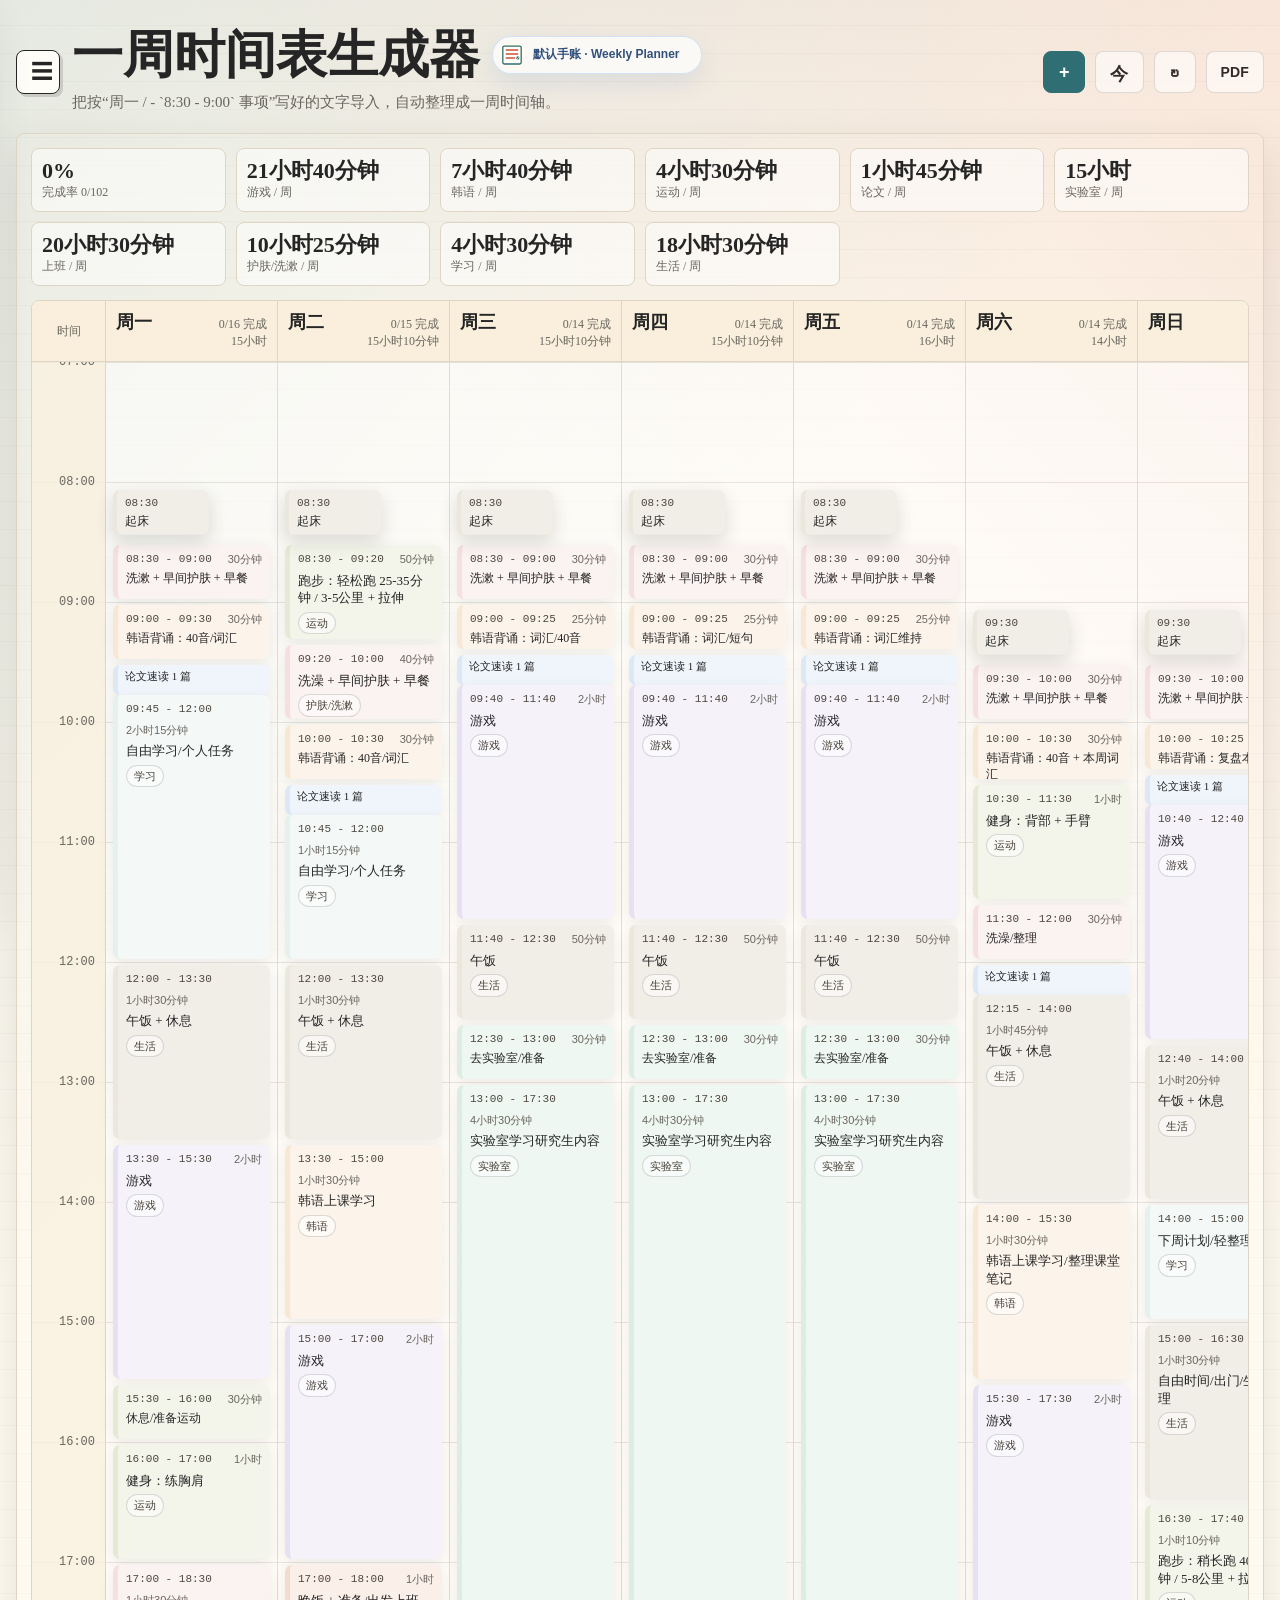
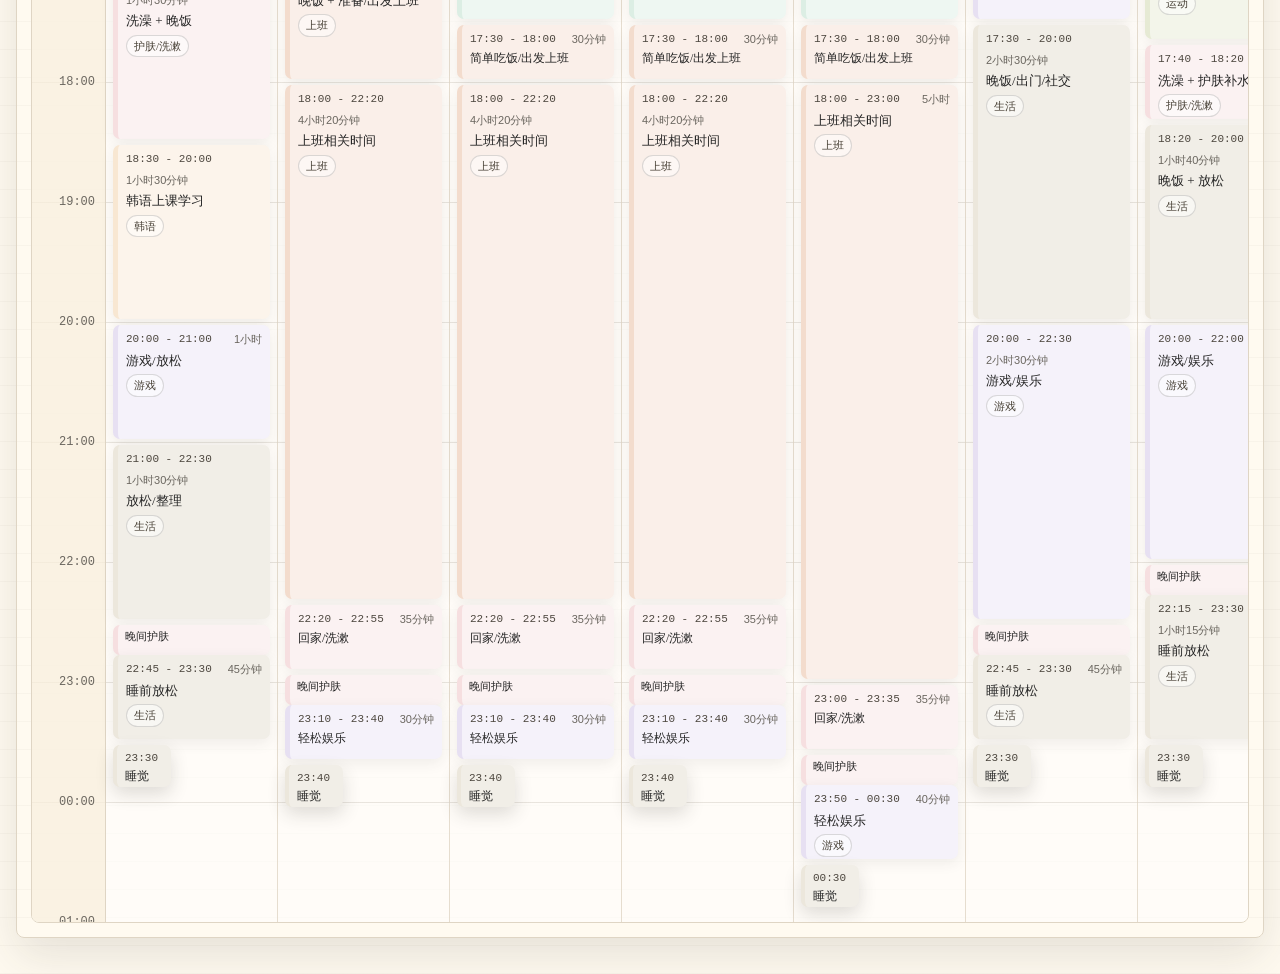
==== timetable.html @ de15a9ba "Initial upload" ====
<!doctype html>
<html lang="zh-CN">
<head>
  <meta charset="utf-8">
  <meta name="viewport" content="width=device-width, initial-scale=1">
  <title>一周时间表生成器</title>
  <meta name="theme-color" content="#2f6f73">
  <link rel="manifest" href="manifest.webmanifest">
  <style>
    :root {
      --ink: #252525;
      --muted: #6a665f;
      --paper: #fffaf0;
      --panel: #fffdf7;
      --line: #dfd5c4;
      --accent: #2f6f73;
      --accent-2: #c65338;
      --study: #e4f1ef;
      --korean: #f8e7d2;
      --fitness: #e6ead4;
      --game: #e7e0f2;
      --care: #f6dfe0;
      --paper-tag: #dce8f6;
      --work: #f3dccd;
      --lab: #dceee4;
      --rest: #ece7dc;
      --header: #f9efdc;
      --frost: rgba(255, 255, 255, 0.55);
      --shadow: 0 18px 45px rgba(47, 49, 45, 0.12);
    }

    body[data-theme="snow-lotus"] {
      --ink: #203154;
      --muted: #677190;
      --paper: #f6fbff;
      --panel: rgba(255, 255, 255, 0.82);
      --line: rgba(121, 166, 218, 0.28);
      --accent: #153a70;
      --accent-2: #ff8ec8;
      --study: #dff5ff;
      --korean: #ffe3f0;
      --fitness: #dcf8ef;
      --game: #e9e6ff;
      --care: #ffe1ec;
      --paper-tag: #dcefff;
      --work: #ffe8dd;
      --lab: #dff7ff;
      --rest: #eef4ff;
      --header: rgba(232, 244, 255, 0.88);
      --frost: rgba(255, 255, 255, 0.68);
      --shadow: 0 22px 55px rgba(73, 122, 183, 0.18);
      --snow-page-bg: url("./assets/dongxuelian/page-backgrounds/blue-city-garden.jpg");
      --snow-page-opacity: 0.46;
      --snow-table-bg: url("./assets/dongxuelian/table-backgrounds/rainy-umbrella.jpg");
      --snow-table-opacity: 0.82;
      --snow-task-surface-rgb: 255, 255, 255;
      --snow-task-surface-opacity: 0.62;
      --snow-task-ink: #203154;
      --snow-task-muted: #62708f;
      --snow-task-border: rgba(104, 168, 247, 0.16);
      --snow-task-tag-bg: rgba(255, 255, 255, 0.72);
      --snow-task-tag-color: #31517c;
      --snow-task-shadow: 0 10px 22px rgba(73, 122, 183, 0.1);
    }

    body[data-theme="ace-taffy"] {
      --ink: #3b2442;
      --muted: #7d5b86;
      --paper: #fff3fb;
      --panel: rgba(255, 249, 254, 0.84);
      --line: rgba(245, 121, 174, 0.28);
      --accent: #df4f9d;
      --accent-2: #54bed7;
      --study: #fff0fa;
      --korean: #f5ecff;
      --fitness: #e8fbf8;
      --game: #ffe2f4;
      --care: #fff1de;
      --paper-tag: #e8f6ff;
      --work: #f7e7ff;
      --lab: #e3fbff;
      --rest: #fff7ee;
      --header: rgba(255, 226, 244, 0.88);
      --frost: rgba(255, 255, 255, 0.7);
      --shadow: 0 24px 60px rgba(207, 66, 144, 0.2);
      --snow-page-bg: url("./assets/taffy/page-backgrounds/115570927_p0.png");
      --snow-page-opacity: 0.34;
      --snow-table-bg: url("./assets/taffy/table-backgrounds/115570927_p0.png");
      --snow-table-opacity: 0.74;
      --snow-task-surface-rgb: 255, 250, 254;
      --snow-task-surface-opacity: 0.66;
      --snow-task-ink: #3b2442;
      --snow-task-muted: #7d5b86;
      --snow-task-border: rgba(223, 79, 157, 0.2);
      --snow-task-tag-bg: rgba(255, 255, 255, 0.76);
      --snow-task-tag-color: #8a3d74;
      --snow-task-shadow: 0 12px 24px rgba(207, 66, 144, 0.12);
    }

    body[data-theme="diana-jiaran"] {
      --ink: #42272a;
      --muted: #7c5b5d;
      --paper: #fff2f3;
      --panel: rgba(255, 250, 247, 0.86);
      --line: rgba(223, 92, 116, 0.26);
      --accent: #df5c74;
      --accent-2: #f2b74c;
      --study: #fff3dc;
      --korean: #f7edff;
      --fitness: #edf8ef;
      --game: #ffe5ee;
      --care: #fff1f1;
      --paper-tag: #fff0d9;
      --work: #ffe8ea;
      --lab: #e9f8ff;
      --rest: #fff8ea;
      --header: rgba(255, 227, 232, 0.9);
      --frost: rgba(255, 255, 255, 0.7);
      --shadow: 0 24px 60px rgba(201, 80, 101, 0.2);
      --snow-page-bg: url("./assets/jiaran/page-backgrounds/strawberry-diana.png");
      --snow-page-opacity: 0.38;
      --snow-table-bg: url("./assets/jiaran/table-backgrounds/friday-drum.jpg");
      --snow-table-opacity: 0.7;
      --snow-task-surface-rgb: 255, 250, 247;
      --snow-task-surface-opacity: 0.64;
      --snow-task-ink: #42272a;
      --snow-task-muted: #7c5b5d;
      --snow-task-border: rgba(223, 92, 116, 0.2);
      --snow-task-tag-bg: rgba(255, 255, 255, 0.78);
      --snow-task-tag-color: #8b4050;
      --snow-task-shadow: 0 12px 24px rgba(201, 80, 101, 0.12);
    }

    body[data-theme="snow-lotus"][data-table-tone="dark"] {
      --snow-task-surface-rgb: 14, 28, 58;
      --snow-task-ink: #f4f8ff;
      --snow-task-muted: #d9e5ff;
      --snow-task-border: rgba(219, 235, 255, 0.28);
      --snow-task-tag-bg: rgba(255, 255, 255, 0.16);
      --snow-task-tag-color: #edf5ff;
      --snow-task-shadow: 0 12px 24px rgba(5, 16, 36, 0.22);
    }

    body[data-theme="snow-lotus"][data-table-tone="light"] {
      --snow-task-surface-rgb: 255, 255, 255;
      --snow-task-ink: #203154;
      --snow-task-muted: #62708f;
      --snow-task-border: rgba(104, 168, 247, 0.16);
      --snow-task-tag-bg: rgba(255, 255, 255, 0.72);
      --snow-task-tag-color: #31517c;
      --snow-task-shadow: 0 10px 22px rgba(73, 122, 183, 0.1);
    }

    body[data-theme="ace-taffy"][data-table-tone="dark"] {
      --snow-task-surface-rgb: 55, 25, 58;
      --snow-task-ink: #fff7fd;
      --snow-task-muted: #ffd6ee;
      --snow-task-border: rgba(255, 214, 238, 0.28);
      --snow-task-tag-bg: rgba(255, 255, 255, 0.16);
      --snow-task-tag-color: #fff7fd;
      --snow-task-shadow: 0 12px 26px rgba(73, 22, 74, 0.24);
    }

    body[data-theme="ace-taffy"][data-table-tone="light"] {
      --snow-task-surface-rgb: 255, 250, 254;
      --snow-task-ink: #3b2442;
      --snow-task-muted: #7d5b86;
      --snow-task-border: rgba(223, 79, 157, 0.2);
      --snow-task-tag-bg: rgba(255, 255, 255, 0.76);
      --snow-task-tag-color: #8a3d74;
      --snow-task-shadow: 0 12px 24px rgba(207, 66, 144, 0.12);
    }

    body[data-theme="diana-jiaran"][data-table-tone="dark"] {
      --snow-task-surface-rgb: 50, 35, 62;
      --snow-task-ink: #fff8f7;
      --snow-task-muted: #ffe2e7;
      --snow-task-border: rgba(255, 226, 231, 0.28);
      --snow-task-tag-bg: rgba(255, 255, 255, 0.16);
      --snow-task-tag-color: #fff8f7;
      --snow-task-shadow: 0 12px 26px rgba(54, 27, 42, 0.24);
    }

    body[data-theme="diana-jiaran"][data-table-tone="light"] {
      --snow-task-surface-rgb: 255, 250, 247;
      --snow-task-ink: #42272a;
      --snow-task-muted: #7c5b5d;
      --snow-task-border: rgba(223, 92, 116, 0.2);
      --snow-task-tag-bg: rgba(255, 255, 255, 0.78);
      --snow-task-tag-color: #8b4050;
      --snow-task-shadow: 0 12px 24px rgba(201, 80, 101, 0.12);
    }

    * {
      box-sizing: border-box;
    }

    body {
      margin: 0;
      min-height: 100vh;
      color: var(--ink);
      font-family: "Noto Serif SC", "Source Han Serif SC", "Microsoft YaHei UI", serif;
      background:
        linear-gradient(135deg, rgba(47, 111, 115, 0.12), transparent 34%),
        linear-gradient(225deg, rgba(198, 83, 56, 0.12), transparent 32%),
        repeating-linear-gradient(0deg, rgba(80, 70, 55, 0.035) 0 1px, transparent 1px 28px),
        var(--paper);
      transition: background 260ms ease, color 260ms ease;
    }

    body[data-theme="snow-lotus"] {
      background:
        linear-gradient(180deg, rgba(255, 255, 255, 0.92) 0%, rgba(244, 249, 255, 0.96) 42%, rgba(236, 244, 252, 0.98) 100%),
        #f6fbff;
    }

    body[data-theme="ace-taffy"] {
      background:
        radial-gradient(circle at 18% 12%, rgba(255, 210, 239, 0.72), transparent 28%),
        radial-gradient(circle at 88% 18%, rgba(112, 211, 234, 0.28), transparent 30%),
        linear-gradient(180deg, rgba(255, 246, 252, 0.96) 0%, rgba(255, 236, 247, 0.96) 48%, rgba(244, 251, 255, 0.98) 100%),
        #fff3fb;
    }

    body[data-theme="diana-jiaran"] {
      background:
        radial-gradient(circle at 18% 14%, rgba(255, 184, 190, 0.64), transparent 28%),
        radial-gradient(circle at 86% 18%, rgba(242, 183, 76, 0.22), transparent 30%),
        linear-gradient(180deg, rgba(255, 248, 246, 0.96) 0%, rgba(255, 235, 239, 0.96) 48%, rgba(255, 246, 234, 0.98) 100%),
        #fff2f3;
    }

    body[data-theme="snow-lotus"]::before,
    body[data-theme="snow-lotus"]::after {
      content: "";
      position: fixed;
      inset: 0;
      z-index: 0;
      pointer-events: none;
    }

    body[data-theme="ace-taffy"]::before,
    body[data-theme="ace-taffy"]::after {
      content: "";
      position: fixed;
      inset: 0;
      z-index: 0;
      pointer-events: none;
    }

    body[data-theme="diana-jiaran"]::before,
    body[data-theme="diana-jiaran"]::after {
      content: "";
      position: fixed;
      inset: 0;
      z-index: 0;
      pointer-events: none;
    }

    body[data-theme="snow-lotus"]::before {
      background:
        linear-gradient(rgba(104, 168, 247, 0.055) 1px, transparent 1px) 0 0 / 34px 34px,
        linear-gradient(90deg, rgba(104, 168, 247, 0.045) 1px, transparent 1px) 0 0 / 34px 34px;
      mask-image: linear-gradient(to bottom, rgba(0, 0, 0, 0.55), transparent 88%);
    }

    body[data-theme="ace-taffy"]::before {
      background:
        linear-gradient(rgba(223, 79, 157, 0.06) 1px, transparent 1px) 0 0 / 32px 32px,
        linear-gradient(90deg, rgba(84, 190, 215, 0.05) 1px, transparent 1px) 0 0 / 32px 32px,
        radial-gradient(circle at 20% 72%, rgba(255, 191, 90, 0.16), transparent 18%),
        radial-gradient(circle at 78% 78%, rgba(223, 79, 157, 0.18), transparent 20%);
      mask-image: linear-gradient(to bottom, rgba(0, 0, 0, 0.58), transparent 90%);
    }

    body[data-theme="diana-jiaran"]::before {
      background:
        linear-gradient(rgba(223, 92, 116, 0.058) 1px, transparent 1px) 0 0 / 32px 32px,
        linear-gradient(90deg, rgba(242, 183, 76, 0.045) 1px, transparent 1px) 0 0 / 32px 32px,
        radial-gradient(circle at 18% 76%, rgba(255, 115, 135, 0.16), transparent 18%),
        radial-gradient(circle at 78% 78%, rgba(242, 183, 76, 0.15), transparent 20%);
      mask-image: linear-gradient(to bottom, rgba(0, 0, 0, 0.58), transparent 90%);
    }

    body[data-theme="snow-lotus"]::after {
      background: var(--snow-page-bg) center center / cover no-repeat;
      opacity: var(--snow-page-opacity);
      filter: saturate(1.04) contrast(1.05) drop-shadow(0 24px 52px rgba(15, 42, 82, 0.24));
    }

    body[data-theme="ace-taffy"]::after {
      background: var(--snow-page-bg) center center / cover no-repeat;
      opacity: var(--snow-page-opacity);
      filter: saturate(1.08) contrast(1.04) drop-shadow(0 28px 56px rgba(154, 47, 112, 0.28));
    }

    body[data-theme="diana-jiaran"]::after {
      background: var(--snow-page-bg) center center / cover no-repeat;
      opacity: var(--snow-page-opacity);
      filter: saturate(1.08) contrast(1.04) drop-shadow(0 28px 56px rgba(161, 57, 74, 0.26));
    }

    button,
    textarea,
    input {
      font: inherit;
    }

    .app {
      position: relative;
      z-index: 1;
      width: min(1580px, calc(100vw - 32px));
      margin: 0 auto;
      padding: 28px 0 36px;
    }

    .topbar {
      display: flex;
      align-items: center;
      justify-content: space-between;
      gap: 18px;
      margin-bottom: 18px;
    }

    .brand {
      display: flex;
      align-items: center;
      gap: 12px;
      min-width: 0;
    }

    .brand-copy {
      min-width: 0;
    }

    .brand-title-row {
      display: flex;
      align-items: center;
      flex-wrap: wrap;
      gap: 10px 12px;
    }

    .theme-badge {
      display: inline-flex;
      align-items: center;
      flex: 0 0 auto;
      width: max-content;
      min-width: 210px;
      min-height: 38px;
      border: 1px solid rgba(104, 168, 247, 0.28);
      border-radius: 999px;
      padding: 4px 10px 4px 5px;
      color: #31517c;
      background: rgba(255, 255, 255, 0.7);
      box-shadow: 0 10px 24px rgba(73, 122, 183, 0.12);
      font-family: "Microsoft YaHei UI", "Noto Sans SC", sans-serif;
      font-size: 12px;
      font-weight: 700;
      gap: 7px;
    }

    .theme-badge img {
      width: 28px;
      height: 28px;
      border-radius: 999px;
      object-fit: cover;
      object-position: center 16%;
    }

    h1 {
      margin: 0;
      font-size: clamp(28px, 4vw, 52px);
      line-height: 1.05;
      font-weight: 800;
      letter-spacing: 0;
    }

    .subtitle {
      margin: 8px 0 0;
      max-width: 760px;
      color: var(--muted);
      font-size: 15px;
      line-height: 1.7;
    }

    .actions {
      display: flex;
      gap: 10px;
      flex-wrap: wrap;
      justify-content: flex-end;
    }

    .actions .button {
      box-shadow: none;
    }

    .icon-button {
      display: grid;
      place-items: center;
      width: 44px;
      height: 44px;
      flex: 0 0 auto;
      padding: 0;
      font-size: 22px;
      line-height: 1;
    }

    .icon-action {
      display: grid;
      place-items: center;
      min-width: 42px;
      height: 42px;
      padding: 0 12px;
      border-radius: 999px;
      font-family: "Microsoft YaHei UI", "Noto Sans SC", sans-serif;
      font-size: 18px;
      font-weight: 800;
      letter-spacing: 0.01em;
    }

    .icon-action.compact-text {
      min-width: 52px;
      font-size: 14px;
      font-weight: 700;
    }

    .button {
      border: 1px solid var(--ink);
      border-radius: 8px;
      padding: 10px 14px;
      background: var(--panel);
      color: var(--ink);
      cursor: pointer;
      box-shadow: 3px 3px 0 rgba(37, 37, 37, 0.16);
      transition: transform 160ms ease, box-shadow 160ms ease, background 160ms ease;
    }

    .button.primary {
      background: var(--accent);
      color: white;
      border-color: var(--accent);
    }

    .button.ghost {
      border-color: rgba(37, 37, 37, 0.14);
      background: rgba(255, 255, 255, 0.58);
      color: #302c27;
    }

    body[data-theme="snow-lotus"] .button {
      border-color: rgba(21, 58, 112, 0.34);
      color: #102b54;
      background:
        linear-gradient(180deg, rgba(255, 255, 255, 0.94), rgba(229, 238, 250, 0.88));
      box-shadow:
        inset 0 0 0 1px rgba(255, 255, 255, 0.72),
        0 10px 22px rgba(15, 42, 82, 0.14);
    }

    body[data-theme="snow-lotus"] .button.primary {
      border-color: rgba(13, 38, 78, 0.82);
      color: white;
      background:
        linear-gradient(180deg, #204a84, #102b54);
      box-shadow:
        inset 0 1px 0 rgba(255, 255, 255, 0.46),
        0 12px 24px rgba(15, 42, 82, 0.26);
    }

    body[data-theme="snow-lotus"] .button.ghost {
      border-color: rgba(21, 58, 112, 0.24);
      color: #153a70;
      background:
        linear-gradient(180deg, rgba(255, 255, 255, 0.84), rgba(231, 238, 249, 0.72));
    }

    body[data-theme="snow-lotus"] .button:hover {
      box-shadow:
        inset 0 0 0 1px rgba(255, 255, 255, 0.82),
        0 14px 28px rgba(15, 42, 82, 0.22);
    }

    body[data-theme="snow-lotus"] #menuButton {
      border-color: rgba(13, 38, 78, 0.86);
      color: #ffffff;
      background: #102b54;
      box-shadow:
        inset 0 1px 0 rgba(255, 255, 255, 0.24),
        0 12px 26px rgba(15, 42, 82, 0.24);
    }

    .button:hover {
      transform: translateY(-1px);
      box-shadow: 5px 5px 0 rgba(37, 37, 37, 0.16);
    }

    .actions .button:hover {
      box-shadow: 0 10px 22px rgba(47, 49, 45, 0.12);
    }

    .toast {
      position: fixed;
      right: 22px;
      bottom: 22px;
      z-index: 20;
      max-width: min(360px, calc(100vw - 32px));
      border: 1px solid rgba(37, 37, 37, 0.2);
      border-radius: 8px;
      padding: 11px 13px;
      color: white;
      background: rgba(37, 37, 37, 0.92);
      box-shadow: var(--shadow);
      font-size: 14px;
      line-height: 1.45;
      opacity: 0;
      transform: translateY(8px);
      pointer-events: none;
      transition: opacity 180ms ease, transform 180ms ease;
    }

    .toast.show {
      opacity: 1;
      transform: translateY(0);
    }

    .layout {
      display: block;
    }

    .panel {
      background: rgba(255, 253, 247, 0.92);
      border: 1px solid var(--line);
      border-radius: 8px;
      box-shadow: var(--shadow);
    }

    body[data-theme="snow-lotus"] .panel,
    body[data-theme="snow-lotus"] .modal,
    body[data-theme="snow-lotus"] .drawer {
      border-color: rgba(121, 166, 218, 0.32);
      background: linear-gradient(145deg, rgba(255, 255, 255, 0.82), rgba(241, 248, 255, 0.76));
      backdrop-filter: blur(16px);
    }

    .input-panel {
      position: sticky;
      top: 18px;
      overflow: hidden;
    }

    .panel-header {
      display: flex;
      align-items: center;
      justify-content: space-between;
      gap: 12px;
      padding: 14px 16px;
      border-bottom: 1px solid var(--line);
      background: rgba(255, 248, 232, 0.78);
    }

    .panel-title {
      margin: 0;
      font-size: 18px;
      font-weight: 800;
    }

    .hint {
      color: var(--muted);
      font-size: 13px;
    }

    textarea {
      display: block;
      width: 100%;
      min-height: min(62vh, 640px);
      resize: vertical;
      border: 0;
      outline: 0;
      padding: 16px;
      color: #2d2923;
      background: transparent;
      line-height: 1.62;
      font-family: "Microsoft YaHei UI", "Noto Sans SC", sans-serif;
      font-size: 14px;
    }

    .source-warnings {
      display: none;
      margin-top: 10px;
      border: 1px solid rgba(198, 83, 56, 0.22);
      border-radius: 10px;
      padding: 10px 12px;
      background: rgba(255, 248, 232, 0.78);
      color: var(--ink);
      font-size: 13px;
    }

    .source-warnings.show {
      display: block;
    }

    .source-warnings strong {
      display: block;
      margin-bottom: 6px;
    }

    .source-warnings ul {
      margin: 0;
      padding-left: 18px;
    }

    .output-panel {
      position: relative;
      overflow: hidden;
      padding: 14px;
      background: rgba(255, 253, 247, calc(var(--theme-panel-opacity, 1) * 0.92));
    }

    body[data-theme="snow-lotus"] .output-panel {
      border-radius: 26px;
      padding: 18px;
      background:
        linear-gradient(135deg, rgba(255, 255, 255, calc(var(--theme-panel-opacity, 1) * 0.7)), rgba(239, 248, 255, calc(var(--theme-panel-opacity, 1) * 0.42))),
        radial-gradient(circle at 85% 0%, rgba(255, 142, 200, calc(var(--theme-panel-opacity, 1) * 0.12)), transparent 34%);
    }

    body[data-theme="snow-lotus"] .output-panel::before {
      content: "";
      position: absolute;
      inset: 0;
      pointer-events: none;
      background:
        linear-gradient(120deg, rgba(21, 58, 112, 0.08), transparent 34%),
        var(--snow-table-bg) right -80px top -220px / min(68vw, 900px) auto no-repeat;
      opacity: 0;
      mix-blend-mode: multiply;
    }

    .drawer-backdrop {
      position: fixed;
      inset: 0;
      z-index: 28;
      display: none;
      background: rgba(37, 37, 37, 0.26);
    }

    .drawer-backdrop.show {
      display: block;
    }

    .drawer {
      position: fixed;
      inset: 0 auto 0 0;
      z-index: 29;
      width: min(340px, calc(100vw - 42px));
      border-right: 1px solid var(--line);
      background: var(--panel);
      box-shadow: var(--shadow);
      transform: translateX(-104%);
      transition: transform 220ms ease;
    }

    .drawer.show {
      transform: translateX(0);
    }

    .drawer-header {
      display: flex;
      align-items: center;
      justify-content: space-between;
      gap: 12px;
      border-bottom: 1px solid var(--line);
      padding: 14px;
      background: var(--header);
    }

    .drawer-header h2 {
      margin: 0;
      font-size: 20px;
    }

    .drawer-body {
      display: grid;
      gap: 10px;
      padding: 14px;
    }

    .drawer-body .button {
      width: 100%;
      text-align: left;
      box-shadow: none;
    }

    .summary {
      display: grid;
      grid-template-columns: repeat(6, minmax(100px, 1fr));
      gap: 10px;
      margin-bottom: 14px;
    }

    .stat {
      border: 1px solid var(--line);
      border-radius: 8px;
      background: var(--frost);
      padding: 10px;
    }

    body[data-theme="snow-lotus"] .summary,
    body[data-theme="snow-lotus"] .conflicts,
    body[data-theme="snow-lotus"] .timeline-shell {
      position: relative;
      z-index: 1;
    }

    body[data-theme="snow-lotus"] .stat {
      border-color: rgba(104, 168, 247, 0.22);
      border-radius: 18px;
      background:
        linear-gradient(145deg, rgba(255, 255, 255, 0.86), rgba(239, 248, 255, 0.68));
      box-shadow: 0 10px 24px rgba(73, 122, 183, 0.08);
    }

    .stat strong {
      display: block;
      font-size: 22px;
      line-height: 1.05;
    }

    .stat span {
      color: var(--muted);
      font-size: 12px;
    }

    .conflicts {
      display: none;
      margin-bottom: 14px;
      border: 1px solid rgba(198, 83, 56, 0.42);
      border-radius: 8px;
      background: rgba(198, 83, 56, 0.08);
      padding: 11px 12px;
    }

    .conflicts.show {
      display: block;
    }

    .conflicts strong {
      display: block;
      margin-bottom: 7px;
      color: #913b28;
      font-size: 15px;
    }

    .conflicts ul {
      margin: 0;
      padding-left: 18px;
      color: #5c342c;
      font-size: 13px;
      line-height: 1.55;
    }

    .timeline-shell {
      overflow: auto;
      border: 1px solid var(--line);
      border-radius: 8px;
      background: var(--frost);
    }

    body[data-theme="snow-lotus"] .timeline-shell {
      border-radius: 24px;
      border-color: rgba(104, 168, 247, 0.24);
      background:
        linear-gradient(135deg, rgba(255, 255, 255, 0.52), rgba(239, 248, 255, 0.28)),
        repeating-linear-gradient(135deg, rgba(104, 168, 247, 0.05) 0 1px, transparent 1px 18px);
      box-shadow:
        inset 0 0 0 1px rgba(255, 255, 255, 0.68),
        0 20px 48px rgba(73, 122, 183, 0.12);
    }

    body[data-theme="snow-lotus"] .timeline-shell,
    body[data-theme="ace-taffy"] .timeline-shell,
    body[data-theme="diana-jiaran"] .timeline-shell {
      scrollbar-width: none;
      -ms-overflow-style: none;
    }

    body[data-theme="snow-lotus"] .timeline-shell::-webkit-scrollbar,
    body[data-theme="ace-taffy"] .timeline-shell::-webkit-scrollbar,
    body[data-theme="diana-jiaran"] .timeline-shell::-webkit-scrollbar {
      width: 0;
      height: 0;
      display: none;
    }

    .timeline {
      --axis-width: 74px;
      --day-width: 172px;
      --hour-height: 120px;
      --day-count: 7;
      min-width: calc(var(--axis-width) + var(--day-width) * var(--day-count));
    }

    .timeline-header {
      position: sticky;
      top: 0;
      z-index: 5;
      display: grid;
      grid-template-columns: var(--axis-width) repeat(var(--day-count), minmax(var(--day-width), 1fr));
      background: var(--header);
      border-bottom: 1px solid var(--line);
    }

    .corner,
    .day-title {
      min-width: 0;
      min-height: 54px;
      border-right: 1px solid var(--line);
    }

    .corner {
      display: grid;
      place-items: center;
      color: var(--muted);
      font-size: 12px;
    }

    .day-title {
      display: flex;
      align-items: baseline;
      justify-content: space-between;
      gap: 8px;
      padding: 11px 10px;
    }

    .day-title h2 {
      margin: 0;
      font-size: 18px;
      line-height: 1.15;
    }

    .day-title span {
      color: var(--muted);
      font-size: 12px;
      text-align: right;
      white-space: normal;
    }

    body[data-theme="snow-lotus"] .timeline-header {
      border-bottom-color: rgba(104, 168, 247, 0.22);
      background:
        linear-gradient(135deg, rgba(232, 244, 255, 0.92), rgba(255, 237, 246, 0.78));
    }

    body[data-theme="snow-lotus"] .corner,
    body[data-theme="snow-lotus"] .day-title {
      border-right-color: rgba(104, 168, 247, 0.2);
    }

    body[data-theme="snow-lotus"] .day-title h2 {
      position: relative;
      display: inline-flex;
      align-items: center;
      border-radius: 999px;
      padding: 4px 11px;
      color: #203154;
      background: rgba(255, 255, 255, 0.58);
      box-shadow: inset 0 0 0 1px rgba(104, 168, 247, 0.14);
    }

    body[data-theme="snow-lotus"] .day-title h2::after {
      content: "";
      width: 8px;
      height: 8px;
      margin-left: 7px;
      border-radius: 50% 50% 50% 0;
      background: #ff8ec8;
      transform: rotate(-35deg);
      box-shadow: 7px -2px 0 rgba(104, 168, 247, 0.58);
    }

    .timeline-body {
      position: relative;
      display: grid;
      grid-template-columns: var(--axis-width) repeat(var(--day-count), minmax(var(--day-width), 1fr));
      min-height: var(--timeline-height);
      background:
        repeating-linear-gradient(
          to bottom,
          rgba(118, 104, 83, 0.16) 0,
          rgba(118, 104, 83, 0.16) 1px,
          transparent 1px,
          transparent var(--hour-height)
        );
    }

    body[data-theme="snow-lotus"] .timeline-body {
      overflow: hidden;
      background:
        repeating-linear-gradient(
          to bottom,
          rgba(104, 168, 247, 0.15) 0,
          rgba(104, 168, 247, 0.15) 1px,
          transparent 1px,
          transparent var(--hour-height)
        ),
        linear-gradient(90deg, rgba(255, 255, 255, 0.16), rgba(232, 244, 255, 0.1));
    }

    body[data-theme="snow-lotus"] .timeline-body::before {
      content: "";
      position: absolute;
      inset: 0;
      z-index: 0;
      pointer-events: none;
      background: var(--snow-table-bg) center center / var(--snow-table-bg-size, cover) no-repeat;
      opacity: var(--snow-table-opacity);
      filter: saturate(1.05) contrast(1.04);
    }

    .time-axis {
      position: relative;
      z-index: 1;
      border-right: 1px solid var(--line);
      background: color-mix(in srgb, var(--header) 72%, transparent);
    }

    .axis-label {
      position: absolute;
      right: 10px;
      transform: translateY(-50%);
      color: var(--muted);
      font-family: "Cascadia Mono", Consolas, monospace;
      font-size: 12px;
      white-space: nowrap;
    }

    .day-column {
      position: relative;
      z-index: 1;
      min-width: 0;
      border-right: 1px solid rgba(223, 213, 196, 0.78);
    }

    body[data-theme="snow-lotus"] .day-column {
      border-right-color: rgba(104, 168, 247, 0.16);
      background:
        linear-gradient(180deg, rgba(255, 255, 255, 0.04), rgba(255, 255, 255, 0.16));
    }

    .item {
      position: absolute;
      left: 7px;
      right: 7px;
      border-left: 5px solid var(--item-accent, var(--rest));
      border-radius: 7px;
      background: var(--item-bg, rgba(255, 255, 255, 0.7));
      padding: 7px 8px;
      min-height: 30px;
      overflow: hidden;
      box-shadow: 0 4px 14px rgba(47, 49, 45, 0.08);
      cursor: pointer;
      transform: translateY(0) scale(1);
      transform-origin: center;
      transition: transform 180ms ease, box-shadow 180ms ease, filter 180ms ease;
    }

    body[data-theme="snow-lotus"] .item {
      border-left-width: 0;
      border-top: 1px solid rgba(255, 255, 255, 0.8);
      border-right: 1px solid var(--snow-task-border);
      border-bottom: 1px solid var(--snow-task-border);
      border-radius: 16px;
      color: var(--snow-task-ink);
      background:
        linear-gradient(
          rgba(var(--snow-task-surface-rgb), var(--snow-task-surface-opacity)),
          rgba(var(--snow-task-surface-rgb), var(--snow-task-surface-opacity))
        ),
        color-mix(in srgb, var(--item-bg) 46%, transparent);
      box-shadow:
        inset 0 0 0 1px rgba(255, 255, 255, 0.42),
        var(--snow-task-shadow);
    }

    body[data-theme="snow-lotus"] .item .time,
    body[data-theme="snow-lotus"] .item .duration {
      color: var(--snow-task-muted);
    }

    body[data-theme="snow-lotus"] .item .activity {
      color: var(--snow-task-ink);
    }

    body[data-theme="snow-lotus"] .item::before {
      content: "";
      position: absolute;
      inset: 0 auto 0 0;
      width: 6px;
      border-radius: 16px 0 0 16px;
      background: var(--item-accent);
    }

    body[data-theme="snow-lotus"] .item.completed::before {
      content: "";
      inset: 0 auto 0 0;
      width: 6px;
      border: 0;
      border-radius: 16px 0 0 16px;
      padding: 0;
      background: var(--item-accent);
    }

    body[data-theme="snow-lotus"] .item.completed .activity::after {
      content: "完成";
      display: inline-block;
      margin-left: 6px;
      border: 1px solid rgba(104, 168, 247, 0.28);
      border-radius: 999px;
      padding: 1px 6px;
      color: #31517c;
      background: rgba(255, 255, 255, 0.72);
      font-size: 11px;
      line-height: 1.45;
      text-decoration: none;
    }

    .item:hover {
      z-index: 12;
      transform: translateY(-5px) scale(1.015);
      box-shadow: 0 16px 30px rgba(47, 49, 45, 0.18);
      filter: saturate(1.04);
    }

    .item::after {
      content: "";
      position: absolute;
      left: 0;
      right: 0;
      bottom: 0;
      height: 3px;
      background: var(--accent);
      transform: scaleX(0);
      transform-origin: left;
      opacity: 0;
    }

    .item.long-pressing::after {
      opacity: 1;
      animation: pressFill 1000ms linear forwards;
    }

    body[data-effects="normal"] .item.status-pulse {
      animation: statusPulse 560ms ease both;
    }

    body[data-effects="reduced"] .item.status-pulse {
      animation: statusPulse 260ms ease both;
    }

    body[data-effects="off"] .item,
    body[data-effects="off"] .item::after {
      animation: none !important;
      transition-duration: 0.01ms !important;
    }

    @keyframes pressFill {
      from {
        transform: scaleX(0);
      }

      to {
        transform: scaleX(1);
      }
    }

    @keyframes statusPulse {
      0% {
        filter: brightness(1);
        transform: translateY(0) scale(1);
      }

      42% {
        filter: brightness(1.08) saturate(1.12);
        transform: translateY(-2px) scale(1.015);
      }

      100% {
        filter: brightness(1);
        transform: translateY(0) scale(1);
      }
    }

    .item.completed {
      opacity: 0.58;
      filter: grayscale(0.25);
    }

    .item.completed .activity {
      text-decoration: line-through;
      text-decoration-thickness: 2px;
    }

    .item.completed::before {
      content: "完成";
      position: absolute;
      right: 7px;
      bottom: 6px;
      border: 1px solid rgba(47, 111, 115, 0.32);
      border-radius: 999px;
      padding: 1px 6px;
      color: #2f6f73;
      background: rgba(255, 255, 255, 0.72);
      font-size: 11px;
      line-height: 1.45;
    }

    .item.conflict {
      border-color: #c65338;
      outline: 2px solid rgba(198, 83, 56, 0.28);
      background-image: repeating-linear-gradient(
        135deg,
        rgba(198, 83, 56, 0.08) 0,
        rgba(198, 83, 56, 0.08) 6px,
        transparent 6px,
        transparent 12px
      );
    }

    .item.study {
      border-left-color: var(--study);
      background: color-mix(in srgb, var(--study) 42%, white);
    }

    .item.korean {
      border-left-color: var(--korean);
      background: color-mix(in srgb, var(--korean) 44%, white);
    }

    .item.fitness {
      border-left-color: var(--fitness);
      background: color-mix(in srgb, var(--fitness) 48%, white);
    }

    .item.game {
      border-left-color: var(--game);
      background: color-mix(in srgb, var(--game) 42%, white);
    }

    .item.care {
      border-left-color: var(--care);
      background: color-mix(in srgb, var(--care) 42%, white);
    }

    .item.paper {
      border-left-color: var(--paper-tag);
      background: color-mix(in srgb, var(--paper-tag) 44%, white);
    }

    .item.work {
      border-left-color: var(--work);
      background: color-mix(in srgb, var(--work) 45%, white);
    }

    .item.lab {
      border-left-color: var(--lab);
      background: color-mix(in srgb, var(--lab) 48%, white);
    }

    .time {
      display: flex;
      align-items: center;
      justify-content: space-between;
      gap: 6px;
      color: #4d473f;
      font-family: "Cascadia Mono", Consolas, monospace;
      font-size: 11px;
      line-height: 1.3;
      flex-wrap: wrap;
    }

    .duration {
      color: var(--muted);
      font-family: "Microsoft YaHei UI", sans-serif;
    }

    .activity {
      margin-top: 5px;
      font-size: 13px;
      line-height: 1.35;
      overflow-wrap: anywhere;
      word-break: break-word;
    }

    .tag {
      display: inline-block;
      margin-top: 5px;
      border: 1px solid rgba(37, 37, 37, 0.16);
      border-radius: 999px;
      padding: 2px 7px;
      color: #484136;
      background: rgba(255, 255, 255, 0.52);
      font-size: 11px;
      line-height: 1.5;
    }

    body[data-theme="snow-lotus"] .tag {
      border-color: rgba(104, 168, 247, 0.28);
      background: var(--snow-task-tag-bg);
      color: var(--snow-task-tag-color);
    }

    .item.compact .activity {
      margin-top: 3px;
      font-size: 12px;
    }

    .item.compact .tag,
    .item.tiny .tag {
      display: none;
    }

    .item.tiny {
      padding: 5px 7px;
    }

    .item.tiny .time {
      display: none;
    }

    .item.tiny .activity {
      margin-top: 0;
      font-size: 11px;
      line-height: 1.22;
    }

    .item.point {
      z-index: 6;
      right: auto;
      width: 58px;
      min-height: 40px;
      padding: 6px 8px;
      border-left-width: 4px;
      box-shadow: 0 7px 18px rgba(47, 49, 45, 0.16);
    }

    .item.point.point-raised {
      transform: translateY(-24px) scale(1);
    }

    .item.point.point-raised:hover {
      transform: translateY(-29px) scale(1.015);
    }

    .item.point.first-point {
      width: min(96px, calc(100% - 14px));
      height: auto !important;
      min-height: 42px;
      overflow: visible;
      transform: translateY(calc(-100% - 8px)) scale(1);
    }

    .item.point.first-point:hover {
      transform: translateY(calc(-100% - 13px)) scale(1.015);
    }

    .item.point .time {
      display: block;
      font-size: 11px;
    }

    .item.point .duration,
    .item.point .tag {
      display: none;
    }

    .item.point .activity {
      margin-top: 3px;
      font-size: 12px;
      line-height: 1.25;
      white-space: nowrap;
    }

    .item.point.first-point .activity {
      white-space: normal;
    }

    .detail-grid {
      display: grid;
      grid-template-columns: 96px minmax(0, 1fr);
      gap: 10px 14px;
      align-items: start;
    }

    .detail-grid dt {
      color: var(--muted);
      font-weight: 700;
    }

    .detail-grid dd {
      margin: 0;
      overflow-wrap: anywhere;
    }

    .detail-grid .conflict-note {
      color: #913b28;
      font-weight: 700;
    }

    .category-editor {
      display: grid;
      grid-template-columns: minmax(160px, 220px) minmax(0, 1fr) auto;
      gap: 8px;
      align-items: center;
    }

    .category-editor select,
    .category-editor input {
      min-width: 0;
      border: 1px solid var(--line);
      border-radius: 8px;
      padding: 8px 9px;
      background: white;
      color: var(--ink);
    }

    .category-editor input:disabled {
      opacity: 0.45;
    }

    .subtasks {
      margin-top: 18px;
      border-top: 1px solid var(--line);
      padding-top: 14px;
    }

    .subtasks h3 {
      margin: 0 0 10px;
    }

    .subtask-form {
      display: grid;
      grid-template-columns: minmax(0, 1fr) auto;
      gap: 8px;
      margin-bottom: 10px;
    }

    .subtask-form input {
      min-width: 0;
      border: 1px solid var(--line);
      border-radius: 8px;
      padding: 9px 10px;
      background: white;
      color: var(--ink);
    }

    .subtask-list {
      display: grid;
      gap: 8px;
      margin: 0;
      padding: 0;
      list-style: none;
    }

    .subtask-item {
      display: grid;
      grid-template-columns: auto minmax(0, 1fr) auto;
      gap: 9px;
      align-items: center;
      border: 1px solid var(--line);
      border-radius: 8px;
      padding: 8px;
      background: rgba(255, 255, 255, 0.62);
    }

    .subtask-item span {
      overflow-wrap: anywhere;
    }

    .subtask-item.done span {
      color: var(--muted);
      text-decoration: line-through;
    }

    .template-form {
      display: grid;
      gap: 10px;
    }

    .template-form input,
    .template-form select {
      min-width: 0;
      border: 1px solid var(--line);
      border-radius: 8px;
      padding: 9px 10px;
      background: white;
      color: var(--ink);
    }

    .review-grid {
      display: grid;
      grid-template-columns: repeat(2, minmax(0, 1fr));
      gap: 10px;
    }

    .review-card {
      border: 1px solid var(--line);
      border-radius: 10px;
      padding: 12px;
      background: rgba(255, 255, 255, 0.62);
    }

    .review-card strong {
      display: block;
      margin-bottom: 4px;
      font-size: 20px;
      line-height: 1.15;
    }

    .review-card span {
      color: var(--muted);
      font-size: 13px;
    }

    .review-list {
      margin: 10px 0 0;
      padding-left: 20px;
    }

    .theme-options {
      display: grid;
      grid-template-columns: repeat(2, minmax(0, 1fr));
      gap: 12px;
    }

    .effect-settings {
      display: grid;
      gap: 10px;
      margin-top: 16px;
      border: 1px solid var(--line);
      border-radius: 12px;
      padding: 12px;
      background: rgba(255, 255, 255, 0.54);
    }

    .effect-settings h3 {
      margin: 0;
      font-size: 16px;
    }

    .effect-row {
      display: grid;
      grid-template-columns: minmax(0, 1fr) auto;
      align-items: center;
      gap: 12px;
      color: var(--muted);
      font-size: 13px;
    }

    .effect-row select {
      min-width: 108px;
      border: 1px solid var(--line);
      border-radius: 8px;
      padding: 7px 8px;
      background: white;
      color: var(--ink);
    }

    .effect-row input[type="checkbox"] {
      width: 18px;
      height: 18px;
      accent-color: var(--accent);
    }

    .theme-card {
      position: relative;
      display: grid;
      gap: 9px;
      align-content: start;
      min-height: 140px;
      border: 1px solid var(--line);
      border-radius: 14px;
      padding: 14px;
      text-align: left;
      background: var(--frost);
      box-shadow: none;
      overflow: hidden;
    }

    .theme-card.active {
      border-color: var(--accent);
      outline: 3px solid color-mix(in srgb, var(--accent) 22%, transparent);
    }

    .theme-select {
      display: grid;
      gap: 9px;
      width: 100%;
      border: 0;
      padding: 0 64px 0 0;
      color: inherit;
      text-align: left;
      background: transparent;
      box-shadow: none;
      cursor: pointer;
    }

    .theme-preview {
      position: relative;
      display: flex;
      gap: 6px;
      min-height: 36px;
    }

    .theme-preview span {
      width: 30px;
      height: 30px;
      border: 1px solid rgba(37, 37, 37, 0.1);
      border-radius: 999px;
      box-shadow: 0 6px 14px rgba(47, 49, 45, 0.1);
    }

    .theme-portrait-button {
      position: absolute;
      right: 10px;
      top: 10px;
      width: 52px;
      height: 52px;
      border: 1px solid rgba(104, 168, 247, 0.22);
      border-radius: 16px;
      padding: 0;
      background: rgba(255, 255, 255, 0.78);
      box-shadow: 0 12px 28px rgba(73, 122, 183, 0.16);
      cursor: pointer;
      overflow: hidden;
    }

    .theme-portrait-button::after {
      content: "背景";
      position: absolute;
      inset: auto 4px 4px;
      border-radius: 999px;
      padding: 1px 0;
      color: #102b54;
      text-align: center;
      background: rgba(255, 255, 255, 0.86);
      font-size: 10px;
      line-height: 1.4;
    }

    .theme-portrait-button img {
      display: block;
      width: 100%;
      height: 100%;
      object-fit: cover;
      object-position: center;
      transition: transform 180ms ease;
    }

    .theme-portrait-button:hover img {
      transform: scale(1.06);
    }

    .theme-card strong {
      font-size: 16px;
    }

    .theme-card small {
      color: var(--muted);
      line-height: 1.55;
    }

    .background-config {
      display: grid;
      gap: 18px;
    }

    .background-config h3 {
      margin: 0 0 10px;
      font-size: 16px;
    }

    .opacity-control {
      display: grid;
      grid-template-columns: auto minmax(140px, 1fr) auto;
      align-items: center;
      gap: 10px;
      margin: 0 0 12px;
      border: 1px solid rgba(104, 168, 247, 0.2);
      border-radius: 14px;
      padding: 10px 12px;
      color: var(--muted);
      background: rgba(255, 255, 255, 0.58);
      font-size: 13px;
    }

    .opacity-control input[type="range"] {
      width: 100%;
      accent-color: var(--accent);
    }

    .opacity-value {
      min-width: 42px;
      color: var(--ink);
      font-family: "Cascadia Mono", Consolas, monospace;
      text-align: right;
    }

    .background-grid {
      display: grid;
      grid-template-columns: repeat(auto-fit, minmax(138px, 1fr));
      gap: 12px;
    }

    .background-choice {
      display: grid;
      gap: 8px;
      border: 1px solid var(--line);
      border-radius: 16px;
      padding: 8px;
      color: var(--ink);
      text-align: left;
      background: rgba(255, 255, 255, 0.66);
      box-shadow: none;
      cursor: pointer;
    }

    .background-choice.active {
      border-color: var(--accent);
      outline: 3px solid color-mix(in srgb, var(--accent) 18%, transparent);
    }

    .background-thumb {
      display: block;
      width: 100%;
      aspect-ratio: 16 / 10;
      border-radius: 12px;
      object-fit: cover;
      background: #eef4ff;
    }

    .background-choice span {
      font-size: 13px;
      line-height: 1.45;
    }

    .backup-tools {
      display: grid;
      gap: 10px;
    }

    .backup-tools textarea {
      min-height: 220px;
      border: 1px solid var(--line);
      border-radius: 8px;
      background: white;
      font-size: 13px;
    }

    .detail-actions {
      display: flex;
      flex-wrap: wrap;
      gap: 8px;
      margin-top: 14px;
    }

    .button.subtle {
      box-shadow: none;
      padding: 7px 10px;
      font-size: 13px;
    }

    .modal-backdrop {
      position: fixed;
      inset: 0;
      z-index: 30;
      display: none;
      align-items: center;
      justify-content: center;
      padding: 24px;
      background: rgba(37, 37, 37, 0.32);
      backdrop-filter: blur(3px);
    }

    .modal-backdrop.show {
      display: flex;
    }

    .modal {
      width: min(860px, 100%);
      max-height: min(760px, calc(100vh - 48px));
      overflow: auto;
      border: 1px solid var(--line);
      border-radius: 8px;
      background: var(--panel);
      box-shadow: var(--shadow);
    }

    .modal.wide {
      width: min(980px, 100%);
    }

    .modal-header {
      position: sticky;
      top: 0;
      z-index: 1;
      display: flex;
      align-items: center;
      justify-content: space-between;
      gap: 14px;
      border-bottom: 1px solid var(--line);
      padding: 14px 16px;
      background: var(--header);
    }

    .modal-header h2 {
      margin: 0;
      font-size: 20px;
    }

    .modal-body {
      padding: 16px;
      color: #332f2a;
      font-family: "Microsoft YaHei UI", "Noto Sans SC", sans-serif;
      font-size: 14px;
      line-height: 1.7;
    }

    .modal-body h3 {
      margin: 18px 0 8px;
      font-size: 16px;
    }

    .modal-body h3:first-child {
      margin-top: 0;
    }

    .modal-body ul {
      margin: 0;
      padding-left: 20px;
    }

    .modal-body pre {
      margin: 10px 0 0;
      overflow: auto;
      border: 1px solid var(--line);
      border-radius: 8px;
      padding: 12px;
      background: #fffaf0;
      line-height: 1.55;
    }

    body[data-theme="snow-lotus"] .modal-body pre {
      background: rgba(255, 255, 255, 0.72);
    }

    .export-stage {
      position: fixed;
      left: -100000px;
      top: 0;
      width: max-content;
      background: var(--paper);
      padding: 16px;
    }

    .export-stage .timeline-shell {
      overflow: visible;
      background: white;
    }

    .export-stage .timeline {
      --hour-height: 96px;
    }

    .export-stage .day-title span {
      display: none;
    }

    .empty {
      padding: 32px;
      text-align: center;
      color: var(--muted);
      border: 1px dashed var(--line);
      border-radius: 8px;
      background: rgba(255, 255, 255, 0.45);
    }

    @media (max-width: 1160px) {
      .layout {
        display: block;
      }

      .input-panel {
        position: static;
      }

      textarea {
        min-height: 360px;
      }

      .timeline {
        --day-width: 166px;
      }

      .summary {
        grid-template-columns: repeat(3, minmax(110px, 1fr));
      }
    }

    @media (max-width: 680px) {
      .app {
        width: min(100vw - 20px, 1580px);
        padding-top: 18px;
      }

      .topbar {
        align-items: center;
        gap: 10px;
      }

      .actions {
        flex: 0 0 auto;
        justify-content: stretch;
      }

      .button {
        flex: 0 0 auto;
      }

      .actions .button {
        padding: 9px 10px;
        font-size: 13px;
      }

      .brand-copy h1 {
        font-size: 24px;
      }

      .subtitle {
        display: none;
      }

      .theme-badge {
        min-width: 0;
      }

      .summary {
        grid-template-columns: 1fr;
      }

      .review-grid {
        grid-template-columns: 1fr;
      }

      .theme-options {
        grid-template-columns: 1fr;
      }

      .timeline {
        --axis-width: 62px;
        --day-width: 158px;
      --hour-height: 104px;
      }
    }

    @media print {
      body {
        background: white;
      }

      .input-panel,
      .topbar .actions,
      .drawer,
      .drawer-backdrop,
      .modal-backdrop,
      .toast,
      .subtitle {
        display: none;
      }

      .app {
        width: 100%;
        padding: 0;
      }

      .layout {
        display: block;
      }

      .panel {
        box-shadow: none;
      }

      .timeline-shell {
        overflow: visible;
      }

      .timeline {
        --axis-width: 58px;
        --day-width: calc((100vw - var(--axis-width) - 10px) / 7);
        --hour-height: 72px;
        min-width: 0;
      }

      .item {
        break-inside: avoid;
      }
    }

    body[data-theme="ace-taffy"] .theme-badge {
      border-color: rgba(223, 79, 157, 0.28);
      background: rgba(255, 247, 253, 0.76);
    }

    body[data-theme="ace-taffy"] .button {
      border-color: rgba(223, 79, 157, 0.22);
      background:
        linear-gradient(135deg, rgba(255, 255, 255, 0.82), rgba(255, 236, 247, 0.72)),
        rgba(255, 255, 255, 0.6);
      color: #5d315f;
    }

    body[data-theme="ace-taffy"] .button.primary {
      border-color: transparent;
      background:
        linear-gradient(135deg, rgba(255, 255, 255, 0.22), transparent),
        linear-gradient(135deg, #df4f9d, #54bed7);
      color: white;
    }

    body[data-theme="ace-taffy"] .button.ghost {
      background:
        linear-gradient(135deg, rgba(255, 255, 255, 0.7), rgba(255, 226, 244, 0.58)),
        rgba(255, 255, 255, 0.44);
    }

    body[data-theme="ace-taffy"] .button:hover {
      box-shadow: 0 12px 28px rgba(207, 66, 144, 0.18);
    }

    body[data-theme="ace-taffy"] #menuButton {
      background: #df4f9d;
      color: white;
      border-color: transparent;
    }

    body[data-theme="ace-taffy"] .panel,
    body[data-theme="ace-taffy"] .modal,
    body[data-theme="ace-taffy"] .drawer {
      border-color: rgba(223, 79, 157, 0.2);
      background: linear-gradient(145deg, rgba(255, 255, 255, 0.86), rgba(255, 239, 249, 0.78));
      box-shadow: 0 22px 56px rgba(207, 66, 144, 0.18);
    }

    body[data-theme="ace-taffy"] .output-panel {
      overflow: hidden;
      border-radius: 26px;
      padding: 18px;
      background:
        radial-gradient(circle at 15% 18%, rgba(255, 191, 90, calc(var(--theme-panel-opacity, 1) * 0.16)), transparent 18%),
        linear-gradient(145deg, rgba(255, 255, 255, calc(var(--theme-panel-opacity, 1) * 0.86)), rgba(255, 239, 249, calc(var(--theme-panel-opacity, 1) * 0.74)));
    }

    body[data-theme="ace-taffy"] .output-panel::before {
      content: "";
      position: absolute;
      inset: 0;
      z-index: 0;
      pointer-events: none;
      background:
        radial-gradient(circle at 78% 18%, rgba(84, 190, 215, 0.18), transparent 22%),
        linear-gradient(135deg, rgba(223, 79, 157, 0.12), transparent 34%);
      opacity: calc(var(--theme-panel-opacity, 1) * 0.95);
      filter: saturate(1.08);
    }

    body[data-theme="ace-taffy"] .summary,
    body[data-theme="ace-taffy"] .conflicts,
    body[data-theme="ace-taffy"] .timeline-shell {
      position: relative;
      z-index: 1;
    }

    body[data-theme="ace-taffy"] .stat {
      border-color: rgba(223, 79, 157, 0.16);
      border-radius: 18px;
      background:
        linear-gradient(135deg, rgba(255, 255, 255, 0.76), rgba(255, 231, 246, 0.62)),
        rgba(255, 255, 255, 0.54);
    }

    body[data-theme="ace-taffy"] .timeline-shell {
      border-color: rgba(223, 79, 157, 0.2);
      border-radius: 24px;
      background:
        linear-gradient(135deg, rgba(255, 250, 254, 0.82), rgba(244, 251, 255, 0.72)),
        rgba(255, 255, 255, 0.55);
      box-shadow:
        inset 0 0 0 1px rgba(255, 255, 255, 0.58),
        0 18px 42px rgba(207, 66, 144, 0.1);
    }

    body[data-theme="ace-taffy"] .timeline-header {
      background:
        linear-gradient(135deg, rgba(255, 226, 244, 0.9), rgba(231, 249, 255, 0.78)),
        var(--header);
    }

    body[data-theme="ace-taffy"] .timeline-body {
      position: relative;
      background:
        linear-gradient(rgba(223, 79, 157, 0.06) 1px, transparent 1px) 0 0 / 100% var(--hour-height),
        rgba(255, 255, 255, 0.5);
    }

    body[data-theme="ace-taffy"] .timeline-body::before {
      content: "";
      position: absolute;
      inset: 0;
      z-index: 0;
      background: var(--snow-table-bg) center center / var(--snow-table-bg-size, cover) no-repeat;
      opacity: var(--snow-table-opacity);
      filter: saturate(1.08);
    }

    body[data-theme="ace-taffy"] .corner,
    body[data-theme="ace-taffy"] .day-title {
      border-color: rgba(223, 79, 157, 0.18);
    }

    body[data-theme="ace-taffy"] .day-title h2 {
      display: inline-flex;
      align-items: center;
      border-radius: 999px;
      padding: 4px 11px;
      color: #4c284f;
      background: rgba(255, 247, 253, 0.68);
      box-shadow: inset 0 0 0 1px rgba(223, 79, 157, 0.12);
    }

    body[data-theme="ace-taffy"] .day-title h2::after {
      content: "♡";
      display: inline-block;
      margin-left: 6px;
      color: #df4f9d;
      font-size: 0.78em;
    }

    body[data-theme="ace-taffy"] .day-column {
      border-color: rgba(223, 79, 157, 0.14);
      background:
        linear-gradient(rgba(223, 79, 157, 0.08) 1px, transparent 1px) 0 0 / 100% var(--hour-height),
        rgba(255, 255, 255, 0.22);
    }

    body[data-theme="ace-taffy"] .item {
      border-left-width: 0;
      border-top: 1px solid rgba(255, 255, 255, 0.72);
      border-radius: 16px;
      border-right: 1px solid var(--snow-task-border);
      border-bottom: 1px solid var(--snow-task-border);
      color: var(--snow-task-ink);
      background:
        linear-gradient(rgba(var(--snow-task-surface-rgb), var(--snow-task-surface-opacity)), rgba(var(--snow-task-surface-rgb), var(--snow-task-surface-opacity))),
        color-mix(in srgb, var(--item-bg) 38%, transparent);
      box-shadow:
        inset 0 0 0 1px rgba(255, 255, 255, 0.36),
        var(--snow-task-shadow);
    }

    body[data-theme="ace-taffy"] .item::before {
      content: "";
      position: absolute;
      inset: 0 auto 0 0;
      width: 4px;
      border-radius: 16px 0 0 16px;
      background: var(--item-accent);
    }

    body[data-theme="ace-taffy"] .item .time,
    body[data-theme="ace-taffy"] .item .duration {
      color: var(--snow-task-muted);
    }

    body[data-theme="ace-taffy"] .tag {
      background: var(--snow-task-tag-bg);
      color: var(--snow-task-tag-color);
    }

    body[data-theme="diana-jiaran"] .theme-badge {
      border-color: rgba(223, 92, 116, 0.28);
      background: rgba(255, 249, 246, 0.78);
    }

    body[data-theme="diana-jiaran"] .button {
      border-color: rgba(223, 92, 116, 0.22);
      background:
        linear-gradient(135deg, rgba(255, 255, 255, 0.82), rgba(255, 233, 237, 0.72)),
        rgba(255, 255, 255, 0.6);
      color: #67313b;
    }

    body[data-theme="diana-jiaran"] .button.primary {
      border-color: transparent;
      background:
        linear-gradient(135deg, rgba(255, 255, 255, 0.22), transparent),
        linear-gradient(135deg, #df5c74, #f2b74c);
      color: white;
    }

    body[data-theme="diana-jiaran"] .button.ghost {
      background:
        linear-gradient(135deg, rgba(255, 255, 255, 0.72), rgba(255, 232, 236, 0.6)),
        rgba(255, 255, 255, 0.45);
    }

    body[data-theme="diana-jiaran"] .button:hover {
      box-shadow: 0 12px 28px rgba(201, 80, 101, 0.18);
    }

    body[data-theme="diana-jiaran"] #menuButton {
      background: #df5c74;
      color: white;
      border-color: transparent;
    }

    body[data-theme="diana-jiaran"] .panel,
    body[data-theme="diana-jiaran"] .modal,
    body[data-theme="diana-jiaran"] .drawer {
      border-color: rgba(223, 92, 116, 0.2);
      background: linear-gradient(145deg, rgba(255, 255, 255, 0.87), rgba(255, 242, 235, 0.78));
      box-shadow: 0 22px 56px rgba(201, 80, 101, 0.18);
    }

    body[data-theme="diana-jiaran"] .output-panel {
      overflow: hidden;
      border-radius: 26px;
      padding: 18px;
      background:
        radial-gradient(circle at 15% 18%, rgba(242, 183, 76, calc(var(--theme-panel-opacity, 1) * 0.16)), transparent 18%),
        linear-gradient(145deg, rgba(255, 255, 255, calc(var(--theme-panel-opacity, 1) * 0.87)), rgba(255, 239, 241, calc(var(--theme-panel-opacity, 1) * 0.74)));
    }

    body[data-theme="diana-jiaran"] .output-panel::before {
      content: "";
      position: absolute;
      inset: 0;
      z-index: 0;
      pointer-events: none;
      background:
        radial-gradient(circle at 78% 18%, rgba(242, 183, 76, 0.18), transparent 22%),
        linear-gradient(135deg, rgba(223, 92, 116, 0.12), transparent 34%);
      opacity: calc(var(--theme-panel-opacity, 1) * 0.95);
      filter: saturate(1.08);
    }

    body[data-theme="diana-jiaran"] .summary,
    body[data-theme="diana-jiaran"] .conflicts,
    body[data-theme="diana-jiaran"] .timeline-shell {
      position: relative;
      z-index: 1;
    }

    body[data-theme="diana-jiaran"] .stat {
      border-color: rgba(223, 92, 116, 0.16);
      border-radius: 18px;
      background:
        linear-gradient(135deg, rgba(255, 255, 255, 0.76), rgba(255, 231, 236, 0.62)),
        rgba(255, 255, 255, 0.54);
    }

    body[data-theme="diana-jiaran"] .timeline-shell {
      border-color: rgba(223, 92, 116, 0.2);
      border-radius: 24px;
      background:
        linear-gradient(135deg, rgba(255, 250, 247, 0.82), rgba(255, 247, 235, 0.72)),
        rgba(255, 255, 255, 0.55);
      box-shadow:
        inset 0 0 0 1px rgba(255, 255, 255, 0.58),
        0 18px 42px rgba(201, 80, 101, 0.1);
    }

    body[data-theme="diana-jiaran"] .timeline-header {
      background:
        linear-gradient(135deg, rgba(255, 227, 232, 0.9), rgba(255, 245, 220, 0.78)),
        var(--header);
    }

    body[data-theme="diana-jiaran"] .timeline-body {
      position: relative;
      background:
        linear-gradient(rgba(223, 92, 116, 0.06) 1px, transparent 1px) 0 0 / 100% var(--hour-height),
        rgba(255, 255, 255, 0.5);
    }

    body[data-theme="diana-jiaran"] .timeline-body::before {
      content: "";
      position: absolute;
      inset: 0;
      z-index: 0;
      background: var(--snow-table-bg) center center / var(--snow-table-bg-size, cover) no-repeat;
      opacity: var(--snow-table-opacity);
      filter: saturate(1.08);
    }

    body[data-theme="diana-jiaran"] .corner,
    body[data-theme="diana-jiaran"] .day-title {
      border-color: rgba(223, 92, 116, 0.18);
    }

    body[data-theme="diana-jiaran"] .day-title h2 {
      display: inline-flex;
      align-items: center;
      border-radius: 12px;
      padding: 4px 11px;
      color: #5c2c34;
      background: rgba(255, 249, 246, 0.68);
      box-shadow: inset 0 0 0 1px rgba(223, 92, 116, 0.12);
    }

    body[data-theme="diana-jiaran"] .day-title h2::after {
      content: "✦";
      display: inline-block;
      margin-left: 6px;
      color: #df5c74;
      font-size: 0.74em;
    }

    body[data-theme="diana-jiaran"] .day-column {
      border-color: rgba(223, 92, 116, 0.14);
      background:
        linear-gradient(rgba(223, 92, 116, 0.08) 1px, transparent 1px) 0 0 / 100% var(--hour-height),
        rgba(255, 255, 255, 0.22);
    }

    body[data-theme="diana-jiaran"] .item {
      border-left-width: 0;
      border-top: 1px solid rgba(255, 255, 255, 0.72);
      border-radius: 16px;
      border-right: 1px solid var(--snow-task-border);
      border-bottom: 1px solid var(--snow-task-border);
      color: var(--snow-task-ink);
      background:
        linear-gradient(rgba(var(--snow-task-surface-rgb), var(--snow-task-surface-opacity)), rgba(var(--snow-task-surface-rgb), var(--snow-task-surface-opacity))),
        color-mix(in srgb, var(--item-bg) 40%, transparent);
      box-shadow:
        inset 0 0 0 1px rgba(255, 255, 255, 0.36),
        var(--snow-task-shadow);
    }

    body[data-theme="diana-jiaran"] .item::before {
      content: "";
      position: absolute;
      inset: 0 auto 0 0;
      width: 4px;
      border-radius: 16px 0 0 16px;
      background: var(--item-accent);
    }

    body[data-theme="diana-jiaran"] .item .time,
    body[data-theme="diana-jiaran"] .item .duration {
      color: var(--snow-task-muted);
    }

    body[data-theme="diana-jiaran"] .tag {
      background: var(--snow-task-tag-bg);
      color: var(--snow-task-tag-color);
    }
  </style>
</head>
<body>
  <main class="app">
    <header class="topbar">
      <div class="brand">
        <button class="button icon-button" id="menuButton" type="button" aria-label="打开菜单">☰</button>
        <div class="brand-copy">
          <div class="brand-title-row">
            <h1>一周时间表生成器</h1>
            <span class="theme-badge" id="themeBadge">
              <img id="themeBadgeImage" src="./icon.svg" alt="">
              <span id="themeBadgeText">默认手账 · Weekly Planner</span>
            </span>
          </div>
          <p class="subtitle">把按“周一 / - `8:30 - 9:00` 事项”写好的文字导入，自动整理成一周时间轴。</p>
        </div>
      </div>
      <div class="actions">
        <button class="button primary icon-action" id="importButton" type="button" title="导入表格" aria-label="导入表格">+</button>
        <button class="button ghost icon-action" id="viewToggleButton" type="button" title="今日视图" aria-label="切换今日/周视图">今</button>
        <button class="button ghost icon-action" id="renderButton" type="button" title="刷新表格" aria-label="刷新表格">↻</button>
        <button class="button ghost icon-action compact-text" id="exportButton" type="button" title="下载 PDF" aria-label="下载 PDF">PDF</button>
      </div>
    </header>

    <section class="layout">
      <section class="panel output-panel" aria-label="生成后的时间表">
        <div class="summary" id="summary"></div>
        <div class="conflicts" id="conflicts"></div>
        <div class="week" id="week"></div>
      </section>
    </section>
    <div class="toast" id="toast" role="status" aria-live="polite"></div>
  </main>

  <div class="drawer-backdrop" id="drawerBackdrop"></div>
  <aside class="drawer" id="sideDrawer" aria-hidden="true">
    <header class="drawer-header">
      <h2>菜单</h2>
      <button class="button icon-button" id="closeMenuButton" type="button" aria-label="关闭菜单">×</button>
    </header>
    <div class="drawer-body">
      <button class="button" id="drawerHelpButton" type="button">使用说明</button>
      <button class="button" id="themeButton" type="button">皮肤主题</button>
      <button class="button" id="templateButton" type="button">模板管理</button>
      <button class="button" id="reviewButton" type="button">周复盘统计</button>
      <button class="button" id="backupButton" type="button">数据备份/恢复</button>
      <button class="button" id="sampleButton" type="button">恢复示例</button>
    </div>
  </aside>

  <div class="modal-backdrop" id="importModal" aria-hidden="true">
    <section class="modal wide" role="dialog" aria-modal="true" aria-labelledby="importTitle">
      <header class="modal-header">
        <h2 id="importTitle">导入表格文字</h2>
        <button class="button" id="closeImportButton" type="button">关闭</button>
      </header>
      <div class="modal-body">
        <p class="hint">按“周一 / - `8:30 - 9:00` 事项”的格式粘贴或修改，点击下方按钮生成时间表。</p>
        <textarea id="source" spellcheck="false"></textarea>
        <div class="source-warnings" id="sourceWarnings" role="status" aria-live="polite"></div>
        <div class="detail-actions">
          <button class="button primary" id="applyImportButton" type="button">生成时间表</button>
        </div>
      </div>
    </section>
  </div>

  <div class="modal-backdrop" id="helpModal" aria-hidden="true">
    <section class="modal" role="dialog" aria-modal="true" aria-labelledby="helpTitle">
      <header class="modal-header">
        <h2 id="helpTitle">使用说明</h2>
        <button class="button" id="closeHelpButton" type="button">关闭</button>
      </header>
      <div class="modal-body">
        <h3>基本格式</h3>
        <ul>
          <li>每天用 `**周一**`、`**周二**` 这种标题开头。</li>
          <li>时间段任务写成：`- \`9:00 - 9:30\` 韩语背诵`。</li>
          <li>时间点任务写成：`- \`8:30\` 起床`，适合起床、睡觉、提醒类事项。</li>
          <li>同一天任务重叠时，页面会显示冲突提示，并把冲突块描红。</li>
        </ul>

        <h3>自动样式</h3>
        <ul>
          <li>20 分钟以内会显示成小块，21-35 分钟会显示成紧凑块。</li>
          <li>包含“韩语、游戏、论文、健身、实验室、上班、护肤”等关键词时，会先给一个默认类别。</li>
          <li>点击任务块进入详情后，可以从下拉框修改类别，也可以新增自定义类别；顶部类别时间会同步更新。</li>
          <li>选择“无类别”后，任务块不显示类别标签，也不会计入顶部类别时间统计。</li>
          <li>如果时间点和下一个时间段同一开始时间，时间点小块会自动上移，避免盖住下面的任务。</li>
          <li>点击任务块可以打开详情，记录子任务；子任务不会显示在大时间表上。</li>
          <li>长按任务块 2 秒可以切换已完成/未完成状态。</li>
          <li>顶部“今日视图”可以只看当天任务；日期标题会显示当天完成数。</li>
          <li>侧边栏“皮肤主题”可以在默认手账风和东雪莲灵感主题之间切换，选择后会自动保存。</li>
          <li>侧边栏“模板管理”可以保存、加载、删除不同版本的导入文字。</li>
          <li>侧边栏“周复盘统计”会自动汇总总规划时间、完成率、最忙日期、最高类别和运动/游戏等重点数据。</li>
          <li>侧边栏“数据备份/恢复”可以导出或导入 JSON，方便换设备、打包成 App 后迁移本地数据。</li>
        </ul>

        <h3>示例</h3>
        <pre><code>**周一**
- `8:30` 起床
- `8:30 - 9:00` 洗漱 + 早间护肤 + 早餐
- `9:00 - 9:30` 韩语背诵：40音/词汇
- `9:30 - 9:45` 论文速读 1 篇
- `13:30 - 15:30` 游戏
- `23:30` 睡觉</code></pre>

        <h3>导出 PDF</h3>
        <ul>
          <li>点击“下载 PDF”会只导出右侧时间轴表格。</li>
          <li>左侧输入框、顶部总时间统计、使用说明弹窗不会进入 PDF。</li>
          <li>如果浏览器拦截下载，请允许当前本地页面下载文件。</li>
        </ul>
      </div>
    </section>
  </div>

  <div class="modal-backdrop" id="templateModal" aria-hidden="true">
    <section class="modal" role="dialog" aria-modal="true" aria-labelledby="templateTitle">
      <header class="modal-header">
        <h2 id="templateTitle">模板管理</h2>
        <button class="button" id="closeTemplateButton" type="button">关闭</button>
      </header>
      <div class="modal-body">
        <div class="template-form">
          <label>
            保存当前导入文字为模板
            <input id="templateName" type="text" placeholder="例如：休假版">
          </label>
          <button class="button primary" id="saveTemplateButton" type="button">保存模板</button>
          <label>
            已保存模板
            <select id="templateSelect"></select>
          </label>
          <div class="detail-actions">
            <button class="button" id="loadTemplateButton" type="button">加载模板</button>
            <button class="button" id="deleteTemplateButton" type="button">删除模板</button>
          </div>
          <p class="hint">模板只保存导入文字；子任务、完成状态和自定义类别仍按任务本身保存在本地。</p>
        </div>
      </div>
    </section>
  </div>

  <div class="modal-backdrop" id="themeModal" aria-hidden="true">
    <section class="modal" role="dialog" aria-modal="true" aria-labelledby="themeTitle">
      <header class="modal-header">
        <h2 id="themeTitle">皮肤主题</h2>
        <button class="button" id="closeThemeButton" type="button">关闭</button>
      </header>
      <div class="modal-body">
        <p class="hint">点击主题卡片切换皮肤；带预览图的主题可以打开背景设置。</p>
        <div class="theme-options" id="themeOptions"></div>
        <section class="effect-settings" aria-label="计划表外层">
          <h3>计划表外层</h3>
          <div class="opacity-control">
            <label for="panelOpacity">板底透明</label>
            <input id="panelOpacity" type="range" min="0" max="100" step="1">
            <span class="opacity-value" id="panelOpacityValue">100%</span>
          </div>
        </section>
        <section class="effect-settings" aria-label="主题效果">
          <h3>主题效果</h3>
          <label class="effect-row" for="motionEffectSelect">
            <span>动效强度</span>
            <select id="motionEffectSelect">
              <option value="normal">标准</option>
              <option value="reduced">轻微</option>
              <option value="off">关闭</option>
            </select>
          </label>
          <label class="effect-row" for="soundEffectToggle">
            <span>完成音效</span>
            <input id="soundEffectToggle" type="checkbox">
          </label>
        </section>
      </div>
    </section>
  </div>

  <div class="modal-backdrop" id="backgroundModal" aria-hidden="true">
    <section class="modal wide" role="dialog" aria-modal="true" aria-labelledby="backgroundTitle">
      <header class="modal-header">
        <h2 id="backgroundTitle">主题背景设置</h2>
        <button class="button" id="closeBackgroundButton" type="button">关闭</button>
      </header>
      <div class="modal-body">
        <p class="hint">网页背景会显示在整个页面底层；表格背景会显示在时间轴表格内部。两边可以选同一张，也可以分开选。</p>
        <div class="background-config">
          <section>
            <h3>网页背景</h3>
            <div class="opacity-control">
              <label for="pageBackgroundOpacity">透明度</label>
              <input id="pageBackgroundOpacity" type="range" min="0" max="100" step="1">
              <span class="opacity-value" id="pageBackgroundOpacityValue">46%</span>
            </div>
            <div class="background-grid" id="pageBackgroundOptions"></div>
          </section>
          <section>
            <h3>表格背景</h3>
            <div class="opacity-control">
              <label for="tableBackgroundOpacity">透明度</label>
              <input id="tableBackgroundOpacity" type="range" min="0" max="100" step="1">
              <span class="opacity-value" id="tableBackgroundOpacityValue">82%</span>
            </div>
            <div class="opacity-control">
              <label for="taskBlockOpacity">任务块透明</label>
              <input id="taskBlockOpacity" type="range" min="0" max="85" step="1">
              <span class="opacity-value" id="taskBlockOpacityValue">38%</span>
            </div>
            <div class="background-grid" id="tableBackgroundOptions"></div>
          </section>
        </div>
      </div>
    </section>
  </div>

  <div class="modal-backdrop" id="reviewModal" aria-hidden="true">
    <section class="modal" role="dialog" aria-modal="true" aria-labelledby="reviewTitle">
      <header class="modal-header">
        <h2 id="reviewTitle">周复盘统计</h2>
        <button class="button" id="closeReviewButton" type="button">关闭</button>
      </header>
      <div class="modal-body" id="reviewBody"></div>
    </section>
  </div>

  <div class="modal-backdrop" id="backupModal" aria-hidden="true">
    <section class="modal wide" role="dialog" aria-modal="true" aria-labelledby="backupTitle">
      <header class="modal-header">
        <h2 id="backupTitle">数据备份/恢复</h2>
        <button class="button" id="closeBackupButton" type="button">关闭</button>
      </header>
      <div class="modal-body">
        <div class="backup-tools">
          <p class="hint">导出的 JSON 会包含当前导入文字、任务完成状态、子任务、类别修改和模板。换设备或打包成 App 后，可以把这里的内容再导入回来。</p>
          <textarea id="backupText" spellcheck="false" placeholder="点击“生成备份”后这里会出现备份文本；或者把之前的备份 JSON 粘贴到这里再点“恢复备份”。"></textarea>
          <div class="detail-actions">
            <button class="button primary" id="exportBackupButton" type="button">生成备份</button>
            <button class="button" id="importBackupButton" type="button">恢复备份</button>
          </div>
        </div>
      </div>
    </section>
  </div>

  <div class="modal-backdrop" id="taskModal" aria-hidden="true">
    <section class="modal" role="dialog" aria-modal="true" aria-labelledby="taskTitle">
      <header class="modal-header">
        <h2 id="taskTitle">任务详情</h2>
        <button class="button" id="closeTaskButton" type="button">关闭</button>
      </header>
      <div class="modal-body" id="taskBody"></div>
    </section>
  </div>

  <script src="./data.js"></script>
  <script src="./utils.js"></script>
  <script>
    const source = document.querySelector("#source");
    const sourceWarnings = document.querySelector("#sourceWarnings");
    const week = document.querySelector("#week");
    const summary = document.querySelector("#summary");
    const conflictsPanel = document.querySelector("#conflicts");
    const toast = document.querySelector("#toast");
    const metaThemeColor = document.querySelector("meta[name='theme-color']");
    const themeBadgeImage = document.querySelector("#themeBadgeImage");
    const themeBadgeText = document.querySelector("#themeBadgeText");
    const helpModal = document.querySelector("#helpModal");
    const importModal = document.querySelector("#importModal");
    const templateModal = document.querySelector("#templateModal");
    const themeModal = document.querySelector("#themeModal");
    const themeOptions = document.querySelector("#themeOptions");
    const motionEffectSelect = document.querySelector("#motionEffectSelect");
    const soundEffectToggle = document.querySelector("#soundEffectToggle");
    const panelOpacity = document.querySelector("#panelOpacity");
    const panelOpacityValue = document.querySelector("#panelOpacityValue");
    const backgroundModal = document.querySelector("#backgroundModal");
    const pageBackgroundOptions = document.querySelector("#pageBackgroundOptions");
    const tableBackgroundOptions = document.querySelector("#tableBackgroundOptions");
    const pageBackgroundOpacity = document.querySelector("#pageBackgroundOpacity");
    const pageBackgroundOpacityValue = document.querySelector("#pageBackgroundOpacityValue");
    const tableBackgroundOpacity = document.querySelector("#tableBackgroundOpacity");
    const tableBackgroundOpacityValue = document.querySelector("#tableBackgroundOpacityValue");
    const taskBlockOpacity = document.querySelector("#taskBlockOpacity");
    const taskBlockOpacityValue = document.querySelector("#taskBlockOpacityValue");
    const reviewModal = document.querySelector("#reviewModal");
    const reviewBody = document.querySelector("#reviewBody");
    const backupModal = document.querySelector("#backupModal");
    const backupText = document.querySelector("#backupText");
    const templateName = document.querySelector("#templateName");
    const templateSelect = document.querySelector("#templateSelect");
    const sideDrawer = document.querySelector("#sideDrawer");
    const drawerBackdrop = document.querySelector("#drawerBackdrop");
    const taskModal = document.querySelector("#taskModal");
    const taskBody = document.querySelector("#taskBody");
    const taskStateStoreKey = "weeklyTimetableTaskState:v1";
    const templateStoreKey = "weeklyTimetableTemplates:v1";
    const themeStoreKey = "weeklyTimetableTheme:v1";
    const themeBackgroundStoreKey = "weeklyTimetableBackgrounds:v1";
    const effectStoreKey = "weeklyTimetableEffects:v1";
    const defaultEffectSettings = { motion: "normal", sound: false };
    let currentItems = new Map();
    let activeTaskId = "";
    let viewMode = "week";
    let currentTheme = "default";
    let pressTimer = 0;
    let pressingElement = null;
    let suppressNextClick = false;
    let toastTimer = 0;
    let audioContext = null;

    source.value = sampleText;
    applyTheme(readTheme(), { persist: false, rerender: false });
    applyEffectSettings(readEffectSettings());

    document.querySelector("#renderButton").addEventListener("click", () => {
      const count = render();
      showToast(`已刷新表格：识别到 ${count} 个时间块`);
    });
    document.querySelector("#viewToggleButton").addEventListener("click", () => {
      viewMode = viewMode === "week" ? "today" : "week";
      render();
      updateViewToggleButton();
    });
    document.querySelector("#importButton").addEventListener("click", openImport);
    document.querySelector("#applyImportButton").addEventListener("click", () => {
      renderSourceWarnings();
      const count = render();
      closeImport();
      showToast(`已导入表格：识别到 ${count} 个时间块`);
    });
    document.querySelector("#closeImportButton").addEventListener("click", closeImport);
    document.querySelector("#sampleButton").addEventListener("click", () => {
      source.value = sampleText;
      const count = render();
      closeDrawer();
      showToast(`已恢复示例：${count} 个时间块`);
    });
    document.querySelector("#exportButton").addEventListener("click", exportPdf);
    document.querySelector("#menuButton").addEventListener("click", openDrawer);
    document.querySelector("#closeMenuButton").addEventListener("click", closeDrawer);
    drawerBackdrop.addEventListener("click", closeDrawer);
    document.querySelector("#drawerHelpButton").addEventListener("click", () => {
      closeDrawer();
      openHelp();
    });
    document.querySelector("#themeButton").addEventListener("click", () => {
      closeDrawer();
      openTheme();
    });
    document.querySelector("#templateButton").addEventListener("click", () => {
      closeDrawer();
      openTemplates();
    });
    document.querySelector("#reviewButton").addEventListener("click", () => {
      closeDrawer();
      openReview();
    });
    document.querySelector("#backupButton").addEventListener("click", () => {
      closeDrawer();
      openBackup();
    });
    document.querySelector("#closeHelpButton").addEventListener("click", closeHelp);
    document.querySelector("#closeThemeButton").addEventListener("click", closeTheme);
    document.querySelector("#closeTemplateButton").addEventListener("click", closeTemplates);
    document.querySelector("#closeReviewButton").addEventListener("click", closeReview);
    document.querySelector("#closeBackupButton").addEventListener("click", closeBackup);
    document.querySelector("#exportBackupButton").addEventListener("click", exportBackup);
    document.querySelector("#importBackupButton").addEventListener("click", importBackup);
    document.querySelector("#saveTemplateButton").addEventListener("click", saveTemplate);
    document.querySelector("#loadTemplateButton").addEventListener("click", loadTemplate);
    document.querySelector("#deleteTemplateButton").addEventListener("click", deleteTemplate);
    document.querySelector("#closeBackgroundButton").addEventListener("click", closeBackgroundSettings);
    document.querySelector("#closeTaskButton").addEventListener("click", closeTaskDetail);
    helpModal.addEventListener("click", (event) => {
      if (event.target === helpModal) closeHelp();
    });
    importModal.addEventListener("click", (event) => {
      if (event.target === importModal) closeImport();
    });
    templateModal.addEventListener("click", (event) => {
      if (event.target === templateModal) closeTemplates();
    });
    themeModal.addEventListener("click", (event) => {
      if (event.target === themeModal) closeTheme();
    });
    themeOptions.addEventListener("click", (event) => {
      const backgroundButton = event.target.closest("[data-bg-theme-id]");
      if (backgroundButton) {
        applyTheme(backgroundButton.dataset.bgThemeId);
        openBackgroundSettings();
        return;
      }
      const button = event.target.closest("[data-theme-id]");
      if (!button) return;
      applyTheme(button.dataset.themeId);
      showToast(`已切换皮肤：${button.dataset.themeName}`);
    });
    motionEffectSelect.addEventListener("change", () => {
      const settings = readEffectSettings();
      settings.motion = motionEffectSelect.value;
      writeEffectSettings(settings);
      applyEffectSettings(settings);
      showToast(`动效已切换：${effectMotionLabel(settings.motion)}`);
    });
    soundEffectToggle.addEventListener("change", () => {
      const settings = readEffectSettings();
      settings.sound = soundEffectToggle.checked;
      writeEffectSettings(settings);
      applyEffectSettings(settings);
      if (settings.sound) playThemeEffectSound(true);
      showToast(settings.sound ? "完成音效已开启" : "完成音效已关闭");
    });
    const updatePanelOpacity = () => {
      selectThemeBackgroundOpacity("panelOpacity", panelOpacity.value);
    };
    panelOpacity.addEventListener("input", updatePanelOpacity);
    panelOpacity.addEventListener("change", updatePanelOpacity);
    backgroundModal.addEventListener("click", (event) => {
      if (event.target === backgroundModal) closeBackgroundSettings();
      const choice = event.target.closest("[data-background-target]");
      if (!choice) return;
      selectThemeBackground(choice.dataset.backgroundTarget, choice.dataset.backgroundId);
    });
    const updatePageBackgroundOpacity = () => {
      selectThemeBackgroundOpacity("pageOpacity", pageBackgroundOpacity.value);
    };
    const updateTableBackgroundOpacity = () => {
      selectThemeBackgroundOpacity("tableOpacity", tableBackgroundOpacity.value);
    };
    const updateTaskBlockOpacity = () => {
      selectThemeBackgroundOpacity("taskOpacity", taskBlockOpacity.value);
    };
    pageBackgroundOpacity.addEventListener("input", updatePageBackgroundOpacity);
    pageBackgroundOpacity.addEventListener("change", updatePageBackgroundOpacity);
    tableBackgroundOpacity.addEventListener("input", updateTableBackgroundOpacity);
    tableBackgroundOpacity.addEventListener("change", updateTableBackgroundOpacity);
    taskBlockOpacity.addEventListener("input", updateTaskBlockOpacity);
    taskBlockOpacity.addEventListener("change", updateTaskBlockOpacity);
    source.addEventListener("input", debounce(renderSourceWarnings, 140));
    reviewModal.addEventListener("click", (event) => {
      if (event.target === reviewModal) closeReview();
    });
    backupModal.addEventListener("click", (event) => {
      if (event.target === backupModal) closeBackup();
    });
    taskModal.addEventListener("click", (event) => {
      if (event.target === taskModal) closeTaskDetail();
    });
    document.addEventListener("keydown", (event) => {
      if (event.key === "Escape" && helpModal.classList.contains("show")) closeHelp();
      if (event.key === "Escape" && themeModal.classList.contains("show")) closeTheme();
      if (event.key === "Escape" && taskModal.classList.contains("show")) closeTaskDetail();
      if (event.key === "Escape" && importModal.classList.contains("show")) closeImport();
      if (event.key === "Escape" && templateModal.classList.contains("show")) closeTemplates();
      if (event.key === "Escape" && reviewModal.classList.contains("show")) closeReview();
      if (event.key === "Escape" && backupModal.classList.contains("show")) closeBackup();
      if (event.key === "Escape" && backgroundModal.classList.contains("show")) closeBackgroundSettings();
      if (event.key === "Escape" && sideDrawer.classList.contains("show")) closeDrawer();
    });
    week.addEventListener("click", (event) => {
      if (suppressNextClick) {
        suppressNextClick = false;
        return;
      }
      const itemElement = event.target.closest(".item");
      if (!itemElement) return;
      const item = currentItems.get(itemElement.dataset.itemId);
      if (item) openTaskDetail(item);
    });
    week.addEventListener("keydown", (event) => {
      if (event.key !== "Enter" && event.key !== " ") return;
      const itemElement = event.target.closest(".item");
      if (!itemElement) return;
      event.preventDefault();
      const item = currentItems.get(itemElement.dataset.itemId);
      if (item) openTaskDetail(item);
    });
    week.addEventListener("pointerdown", startLongPress);
    week.addEventListener("pointerup", cancelLongPress);
    week.addEventListener("pointerleave", cancelLongPress);
    week.addEventListener("pointercancel", cancelLongPress);
    taskBody.addEventListener("submit", handleTaskDetailSubmit);
    taskBody.addEventListener("click", handleTaskDetailClick);
    taskBody.addEventListener("change", handleTaskDetailChange);
    source.addEventListener("input", debounce(render, 250));

    render();
    updateViewToggleButton();

    function parseSchedule(text) {
      const days = new Map(dayOrder.map((day) => [day, []]));
      let currentDay = null;
      const lastLogicalStartByDay = new Map();

      for (const rawLine of text.split(/\r?\n/)) {
        const line = rawLine.trim();
        if (!line) continue;

        const dayMatch = line.match(/^(?:#+\s*)?\*{0,2}(周[一二三四五六日])\*{0,2}/);
        if (dayMatch) {
          currentDay = dayMatch[1];
          if (!days.has(currentDay)) days.set(currentDay, []);
          continue;
        }

        if (!currentDay) continue;

        const itemMatch = line.match(/^(?:[-*]\s*)?(?:`)?(\d{1,2}:\d{2})(?:\s*[-–—至到]\s*(\d{1,2}:\d{2}))?(?:`)?\s*(.+)$/);
        if (!itemMatch) continue;

        const start = normalizeTime(itemMatch[1]);
        const end = itemMatch[2] ? normalizeTime(itemMatch[2]) : "";
        const activity = cleanActivity(itemMatch[3]);
        const rawStart = toMinutes(start);
        const rawEnd = end ? toMinutes(end) : rawStart;
        let logicalStart = rawStart;
        const previousStart = lastLogicalStartByDay.get(currentDay);

        if (previousStart !== undefined) {
          while (logicalStart + 180 < previousStart) logicalStart += 24 * 60;
        }

        let logicalEnd = end ? rawEnd : logicalStart + 20;
        while (logicalEnd <= logicalStart) logicalEnd += 24 * 60;

        const key = makeTaskKey(currentDay, start, end, activity);
        const state = readTaskState(key);
        const item = {
          id: `${currentDay}-${days.get(currentDay).length}`,
          key,
          day: currentDay,
          start,
          end,
          activity,
          minutes: end ? logicalEnd - logicalStart : 0,
          logicalStart,
          logicalEnd,
          category: state.category || inferCategory(activity),
          conflict: false,
        };
        item.completed = Boolean(state.completed);

        days.get(currentDay).push(item);
        lastLogicalStartByDay.set(currentDay, logicalStart);
      }

      annotateConflicts(days);
      annotatePointMarkers(days);
      return days;
    }

    function render() {
      const days = parseSchedule(source.value);
      currentItems = new Map([...days.values()].flat().map((item) => [item.id, item]));
      const activeDays = getActiveDays(days);
      renderSummary(days, activeDays);
      renderConflicts(days.conflicts || []);
      renderWeek(days, activeDays);
      return [...days.values()].flat().length;
    }

    function renderSummary(days, activeDays = dayOrder) {
      const flat = activeDays.flatMap((day) => days.get(day) || []);
      const completedTasks = flat.filter((item) => item.completed).length;
      const totalTasks = flat.length;
      const completion = totalTasks ? Math.round(completedTasks / totalTasks * 100) : 0;
      const totals = flat.reduce((result, item) => {
        if (!item.minutes) return result;
        if (item.category === uncategorizedLabel) return result;
        result.set(item.category, (result.get(item.category) || 0) + item.minutes);
        return result;
      }, new Map());
      const orderedTotals = [...totals.entries()]
        .filter(([, minutes]) => minutes > 0)
        .sort(([a], [b]) => categorySortIndex(a) - categorySortIndex(b) || a.localeCompare(b, "zh-Hans-CN"));

      const completionCard = `
        <article class="stat">
          <strong>${completion}%</strong>
          <span>完成率 ${completedTasks}/${totalTasks}</span>
        </article>
      `;
      summary.innerHTML = completionCard + (orderedTotals.map(([label, minutes]) => `
        <article class="stat">
          <strong>${formatDuration(minutes)}</strong>
          <span>${escapeHtml(label)} / ${viewMode === "today" ? "今日" : "周"}</span>
        </article>
      `).join("") || '<article class="stat"><strong>0分钟</strong><span>暂无分类时间</span></article>');
    }

    function renderConflicts(conflicts) {
      if (!conflicts.length) {
        conflictsPanel.classList.remove("show");
        conflictsPanel.innerHTML = "";
        return;
      }

      conflictsPanel.classList.add("show");
      conflictsPanel.innerHTML = `
        <strong>发现 ${conflicts.length} 处时间冲突</strong>
        <ul>
          ${conflicts.map((conflict) => `
            <li>${escapeHtml(conflict.day)}：${escapeHtml(formatRange(conflict.a))} ${escapeHtml(conflict.a.activity)} 和 ${escapeHtml(formatRange(conflict.b))} ${escapeHtml(conflict.b.activity)} 重叠</li>
          `).join("")}
        </ul>
      `;
    }

    function renderWeek(days, activeDays = dayOrder) {
      const flat = activeDays.flatMap((day) => days.get(day) || []);
      if (!flat.length) {
        week.innerHTML = '<div class="empty">没有识别到时间段。试试：- `8:30 - 9:00` 早餐</div>';
        return;
      }

      const firstItemStart = Math.floor(Math.min(...flat.map((item) => item.logicalStart)) / 60) * 60;
      const timelineStart = Math.min(7 * 60, firstItemStart);
      const timelineEnd = Math.ceil(Math.max(...flat.map((item) => item.logicalEnd)) / 60) * 60;
      const timelineMinutes = Math.max(60, timelineEnd - timelineStart);
      const hourMarks = [];

      for (let mark = timelineStart; mark <= timelineEnd; mark += 60) {
        hourMarks.push(mark);
      }

      week.innerHTML = `
        <div class="timeline-shell">
          <div class="timeline" style="--day-count: ${activeDays.length}; --timeline-height: calc(${timelineMinutes} * var(--hour-height) / 60);">
            <div class="timeline-header">
              <div class="corner">时间</div>
              ${activeDays.map((day) => {
                const items = days.get(day) || [];
                const dayTotal = items.reduce((total, item) => total + item.minutes, 0);
                const dayCompleted = items.filter((item) => item.completed).length;
                return `
                  <header class="day-title">
                    <h2>${day}</h2>
                    <span>${dayCompleted}/${items.length} 完成<br>${formatDuration(dayTotal)}</span>
                  </header>
                `;
              }).join("")}
            </div>
          <div class="timeline-body">
              <div class="time-axis">
                ${hourMarks.map((mark) => `
                  <span class="axis-label" style="top: calc(${mark - timelineStart} * var(--hour-height) / 60);">${formatClock(mark)}</span>
                `).join("")}
              </div>
              ${activeDays.map((day) => `
                <section class="day-column" aria-label="${day}">
                  ${(days.get(day) || []).map((item) => renderItem(item, timelineStart)).join("")}
                </section>
              `).join("")}
            </div>
          </div>
        </div>
      `;
    }

    function renderItem(item, timelineStart) {
      const time = item.end ? `${item.start} - ${item.end}` : item.start;
      const duration = item.minutes ? formatDuration(item.minutes) : "时间点";
      const visualMinutes = item.end ? item.minutes : 24;
      // Size is duration-based, so any future short task can become compact automatically.
      const sizeClass = item.end ? (visualMinutes <= 20 ? "tiny" : visualMinutes <= 35 ? "compact" : "") : "point";
      const pointClass = item.firstPoint ? "first-point" : item.pointRaised ? "point-raised" : "";
      const topOffset = item.firstPoint ? 0 : 3;
      const heightStyle = item.firstPoint ? "height: auto;" : `height: calc(${visualMinutes} * var(--hour-height) / 60 - 6px);`;
      const categoryClass = categoryClassName(item.category);
      const categoryColors = categoryColorsFor(item.category);
      return `
        <article
          class="item ${categoryClass} ${sizeClass} ${pointClass} ${item.completed ? "completed" : ""} ${item.conflict ? "conflict" : ""}"
          role="button"
          tabindex="0"
          data-item-id="${escapeHtml(item.id)}"
          title="${escapeHtml(time)} ${escapeHtml(item.activity)}"
          style="top: calc(${item.logicalStart - timelineStart} * var(--hour-height) / 60 + ${topOffset}px); ${heightStyle} --item-bg: ${categoryColors[0]}; --item-accent: ${categoryColors[1]};"
        >
          <div class="time">
            <span>${escapeHtml(time)}</span>
            <span class="duration">${escapeHtml(duration)}</span>
          </div>
          <div class="activity">${escapeHtml(item.activity)}</div>
          ${item.category === uncategorizedLabel ? "" : `<span class="tag">${escapeHtml(item.category)}</span>`}
        </article>
      `;
    }

    function inferCategory(activity) {
      const match = commonCategories.find((category) => category.keywords?.test(activity));
      return match?.label || "生活";
    }

    function categoryClassName(categoryLabel) {
      return commonCategories.find((category) => category.label === categoryLabel)?.className || "custom";
    }

    function categoryColorsFor(categoryLabel) {
      const category = commonCategories.find((entry) => entry.label === categoryLabel);
      const themedColors = category ? activeThemePack().categoryPalette?.[category.className] : null;
      if (themedColors) return themedColors;
      if (category) return category.colors;
      return colorForCustomCategory(categoryLabel);
    }

    function categorySortIndex(categoryLabel) {
      const index = commonCategories.findIndex((category) => category.label === categoryLabel);
      return index === -1 ? commonCategories.length + 1 : index;
    }

    function colorForCustomCategory(label) {
      const palettes = [
        ["#eaf2d9", "#b7c97b"],
        ["#f4e2ee", "#c27aa7"],
        ["#dff0f6", "#78b2c7"],
        ["#f4ead9", "#c7a46f"],
        ["#e9e4f4", "#9580c6"],
        ["#e4f1e3", "#78b97e"],
      ];
      let hash = 0;
      for (const char of label) hash = (hash * 31 + char.charCodeAt(0)) >>> 0;
      return palettes[hash % palettes.length];
    }

    function getAvailableCategoryLabels() {
      const labels = new Set(commonCategories.map((category) => category.label));
      const allState = readAllTaskState();
      Object.values(allState).forEach((state) => {
        if (state?.category) labels.add(state.category);
      });
      currentItems.forEach((item) => {
        if (item.category) labels.add(item.category);
      });
      return [...labels].sort((a, b) => categorySortIndex(a) - categorySortIndex(b) || a.localeCompare(b, "zh-Hans-CN"));
    }

    function annotateConflicts(days) {
      const conflicts = [];

      for (const day of dayOrder) {
        const timedItems = (days.get(day) || []).filter((item) => item.end);
        for (let i = 0; i < timedItems.length; i += 1) {
          for (let j = i + 1; j < timedItems.length; j += 1) {
            const a = timedItems[i];
            const b = timedItems[j];
            if (a.logicalStart < b.logicalEnd && b.logicalStart < a.logicalEnd) {
              a.conflict = true;
              b.conflict = true;
              conflicts.push({ day, a, b });
            }
          }
        }
      }

      days.conflicts = conflicts;
      return conflicts;
    }

    function annotatePointMarkers(days) {
      for (const day of dayOrder) {
        const items = days.get(day) || [];
        const rangedStarts = new Set(items.filter((item) => item.end).map((item) => item.logicalStart));
        for (let index = 0; index < items.length; index += 1) {
          const item = items[index];
          item.firstPoint = Boolean(index === 0 && !item.end);
          item.pointRaised = Boolean(!item.end && !item.firstPoint && rangedStarts.has(item.logicalStart));
        }
      }
    }









    function renderSourceWarnings() {
      if (!sourceWarnings) return [];
      const warnings = validateScheduleText(source.value);
      sourceWarnings.classList.toggle("show", warnings.length > 0);
      sourceWarnings.innerHTML = warnings.length
        ? `<strong>导入检查发现 ${warnings.length} 个提示</strong><ul>${warnings.map((warning) => `<li>${escapeHtml(warning)}</li>`).join("")}</ul>`
        : "";
      return warnings;
    }



    function readAllTaskState() {
      try {
        return JSON.parse(localStorage.getItem(taskStateStoreKey) || "{}");
      } catch {
        return {};
      }
    }

    function writeAllTaskState(state) {
      localStorage.setItem(taskStateStoreKey, JSON.stringify(state));
    }

    function readTaskState(key) {
      const allState = readAllTaskState();
      return allState[key] || { completed: false, subtasks: [], category: "" };
    }

    function updateTaskState(key, updater) {
      const allState = readAllTaskState();
      const current = allState[key] || { completed: false, subtasks: [], category: "" };
      allState[key] = updater({
        completed: Boolean(current.completed),
        subtasks: Array.isArray(current.subtasks) ? current.subtasks : [],
        category: typeof current.category === "string" ? current.category : "",
      });
      writeAllTaskState(allState);
      return allState[key];
    }

    function debounce(fn, delay) {
      let timer = 0;
      return (...args) => {
        window.clearTimeout(timer);
        timer = window.setTimeout(() => fn(...args), delay);
      };
    }

    function getTodayLabel() {
      const index = new Date().getDay();
      return ["周日", "周一", "周二", "周三", "周四", "周五", "周六"][index];
    }

    function getActiveDays(days) {
      if (viewMode !== "today") return dayOrder;
      const today = getTodayLabel();
      return days.has(today) ? [today] : [today];
    }

    function updateViewToggleButton() {
      const button = document.querySelector("#viewToggleButton");
      button.textContent = viewMode === "week" ? "今" : "周";
      button.title = viewMode === "week" ? "切换到今日视图" : "切换到周视图";
      button.setAttribute("aria-label", button.title);
    }

    function readTheme() {
      const saved = localStorage.getItem(themeStoreKey) || "default";
      return appThemes.some((theme) => theme.id === saved) ? saved : "default";
    }

    function activeThemePack() {
      return themePacks[currentTheme] || themePacks.default;
    }

    function activeThemeBackgroundSet() {
      return activeThemePack().backgrounds || themePacks["snow-lotus"].backgrounds;
    }

    function readEffectSettings() {
      let saved = {};
      try {
        saved = JSON.parse(localStorage.getItem(effectStoreKey) || "{}");
      } catch {
        saved = {};
      }
      const motion = ["normal", "reduced", "off"].includes(saved.motion) ? saved.motion : defaultEffectSettings.motion;
      const sound = typeof saved.sound === "boolean" ? saved.sound : defaultEffectSettings.sound;
      return { motion, sound };
    }

    function writeEffectSettings(settings) {
      localStorage.setItem(effectStoreKey, JSON.stringify(settings));
    }

    function applyEffectSettings(settings) {
      document.body.dataset.effects = settings.motion;
      document.body.dataset.sound = settings.sound ? "on" : "off";
      if (motionEffectSelect) motionEffectSelect.value = settings.motion;
      if (soundEffectToggle) soundEffectToggle.checked = settings.sound;
    }


    function backgroundOptionsForTarget(target) {
      const set = activeThemeBackgroundSet();
      return target === "page" ? set.pageOptions : set.tableOptions;
    }

    function backgroundAssetById(target, id) {
      const options = backgroundOptionsForTarget(target);
      return options.find((asset) => asset.id === id) || options[0];
    }


    function readThemeBackgrounds() {
      let saved = {};
      try {
        saved = JSON.parse(localStorage.getItem(themeBackgroundStoreKey) || "{}");
      } catch {
        saved = {};
      }
      const defaults = activeThemeBackgroundSet().defaults;
      const page = backgroundAssetById("page", saved.page || defaults.page).id;
      const table = backgroundAssetById("table", saved.table || defaults.table).id;
      const pageOpacity = clampPercent(saved.pageOpacity, defaults.pageOpacity);
      const tableOpacity = clampPercent(saved.tableOpacity, defaults.tableOpacity);
      const taskOpacity = clampPercent(saved.taskOpacity, defaults.taskOpacity, 85);
      const panelOpacity = clampPercent(saved.panelOpacity, defaults.panelOpacity);
      return { page, table, pageOpacity, tableOpacity, taskOpacity, panelOpacity };
    }

    function writeThemeBackgrounds(backgrounds) {
      localStorage.setItem(themeBackgroundStoreKey, JSON.stringify(backgrounds));
    }


    function applyThemeBackgrounds() {
      const backgrounds = readThemeBackgrounds();
      const page = backgroundAssetById("page", backgrounds.page);
      const table = backgroundAssetById("table", backgrounds.table);
      document.body.style.setProperty("--snow-page-bg", cssUrl(page.image));
      document.body.style.setProperty("--snow-table-bg", cssUrl(table.image));
      document.body.style.setProperty("--snow-table-bg-size", table.fit || "cover");
      document.body.style.setProperty("--snow-page-opacity", String(backgrounds.pageOpacity / 100));
      document.body.style.setProperty("--snow-table-opacity", String(backgrounds.tableOpacity / 100));
      document.body.style.setProperty("--snow-task-surface-opacity", String((100 - backgrounds.taskOpacity) / 100));
      document.body.style.setProperty("--theme-panel-opacity", String((100 - backgrounds.panelOpacity) / 100));
      document.body.dataset.tableTone = table.tone || "light";
    }

    function applyThemeBadge(theme) {
      const badge = theme.badge || appThemes[0].badge;
      if (themeBadgeImage) themeBadgeImage.src = badge.image;
      if (themeBadgeText) themeBadgeText.textContent = badge.label;
    }

    function applyTheme(themeId, options = {}) {
      const { persist = true, rerender = true } = options;
      const theme = appThemes.find((entry) => entry.id === themeId) || appThemes[0];
      currentTheme = theme.id;
      if (theme.id === "default") document.body.removeAttribute("data-theme");
      else document.body.dataset.theme = theme.id;
      applyThemeBadge(theme);
      applyThemeBackgrounds();
      if (metaThemeColor) metaThemeColor.setAttribute("content", theme.metaColor);
      if (persist) localStorage.setItem(themeStoreKey, theme.id);
      renderThemeOptions();
      if (rerender) render();
    }

    function renderThemeOptions() {
      if (!themeOptions) return;
      const backgrounds = readThemeBackgrounds();
      if (panelOpacity) panelOpacity.value = backgrounds.panelOpacity;
      if (panelOpacityValue) panelOpacityValue.textContent = `${backgrounds.panelOpacity}%`;
      themeOptions.innerHTML = appThemes.map((theme) => `
        <div class="theme-card ${theme.id === currentTheme ? "active" : ""}">
          <button
            class="theme-select"
            type="button"
            data-theme-id="${escapeHtml(theme.id)}"
            data-theme-name="${escapeHtml(theme.name)}"
            aria-pressed="${theme.id === currentTheme}"
          >
            <span class="theme-preview" aria-hidden="true">
              ${theme.colors.map((color) => `<span style="background: ${escapeHtml(color)}"></span>`).join("")}
            </span>
            <strong>${escapeHtml(theme.name)}</strong>
            <small>${escapeHtml(theme.description)}</small>
          </button>
          ${theme.configurableBackgrounds ? `
            <button
              class="theme-portrait-button"
              type="button"
              data-bg-theme-id="${escapeHtml(theme.id)}"
              title="设置${escapeHtml(theme.name)}背景"
              aria-label="设置${escapeHtml(theme.name)}背景"
            >
              <img src="${escapeHtml(theme.image)}" alt="">
            </button>
          ` : ""}
        </div>
      `).join("");
    }

    function renderBackgroundOptions() {
      const backgrounds = readThemeBackgrounds();
      pageBackgroundOpacity.value = backgrounds.pageOpacity;
      tableBackgroundOpacity.value = backgrounds.tableOpacity;
      taskBlockOpacity.value = backgrounds.taskOpacity;
      pageBackgroundOpacityValue.textContent = `${backgrounds.pageOpacity}%`;
      tableBackgroundOpacityValue.textContent = `${backgrounds.tableOpacity}%`;
      taskBlockOpacityValue.textContent = `${backgrounds.taskOpacity}%`;
      const renderGroup = (target) => backgroundOptionsForTarget(target).map((asset) => `
        <button
          class="background-choice ${backgrounds[target] === asset.id ? "active" : ""}"
          type="button"
          data-background-target="${escapeHtml(target)}"
          data-background-id="${escapeHtml(asset.id)}"
          aria-pressed="${backgrounds[target] === asset.id}"
        >
          <img class="background-thumb" src="${escapeHtml(asset.image)}" alt="">
          <span>${escapeHtml(asset.name)}</span>
        </button>
      `).join("");
      pageBackgroundOptions.innerHTML = renderGroup("page");
      tableBackgroundOptions.innerHTML = renderGroup("table");
    }

    function selectThemeBackground(target, backgroundId) {
      if (!["page", "table"].includes(target)) return;
      const asset = backgroundAssetById(target, backgroundId);
      const backgrounds = readThemeBackgrounds();
      backgrounds[target] = asset.id;
      writeThemeBackgrounds(backgrounds);
      applyThemeBackgrounds();
      renderBackgroundOptions();
      showToast(`${target === "page" ? "网页" : "表格"}背景已切换：${asset.name}`);
    }

    function selectThemeBackgroundOpacity(target, value) {
      if (!["pageOpacity", "tableOpacity", "taskOpacity", "panelOpacity"].includes(target)) return;
      const backgrounds = readThemeBackgrounds();
      const defaults = activeThemeBackgroundSet().defaults;
      backgrounds[target] = clampPercent(value, defaults[target], target === "taskOpacity" ? 85 : 100);
      writeThemeBackgrounds(backgrounds);
      applyThemeBackgrounds();
      if (target === "pageOpacity") pageBackgroundOpacityValue.textContent = `${backgrounds[target]}%`;
      else if (target === "tableOpacity") tableBackgroundOpacityValue.textContent = `${backgrounds[target]}%`;
      else if (target === "taskOpacity") taskBlockOpacityValue.textContent = `${backgrounds[target]}%`;
      else panelOpacityValue.textContent = `${backgrounds[target]}%`;
    }

    function readTemplates() {
      try {
        return JSON.parse(localStorage.getItem(templateStoreKey) || "{}");
      } catch {
        return {};
      }
    }

    function writeTemplates(templates) {
      localStorage.setItem(templateStoreKey, JSON.stringify(templates));
    }

    function renderTemplateOptions() {
      const templates = readTemplates();
      const names = Object.keys(templates).sort((a, b) => a.localeCompare(b, "zh-Hans-CN"));
      templateSelect.innerHTML = names.length
        ? names.map((name) => `<option value="${escapeHtml(name)}">${escapeHtml(name)}</option>`).join("")
        : '<option value="">还没有模板</option>';
      document.querySelector("#loadTemplateButton").disabled = !names.length;
      document.querySelector("#deleteTemplateButton").disabled = !names.length;
    }

    async function exportPdf() {
      try {
        const days = parseSchedule(source.value);
        const activeDays = getActiveDays(days);
        renderSummary(days, activeDays);
        renderConflicts(days.conflicts || []);
        renderWeek(days, activeDays);

        const flat = activeDays.flatMap((day) => days.get(day) || []);
        if (!flat.length) {
          showToast("没有可导出的表格，请先生成时间表");
          return;
        }

        showToast("正在生成 PDF，稍等一下");
        const exportCanvas = drawExportCanvas(days, activeDays);
        const pdfBlob = makePdfFromCanvas(exportCanvas.canvas, exportCanvas.width, exportCanvas.height);
        const today = new Date().toISOString().slice(0, 10);
        downloadBlob(pdfBlob, `weekly-timetable-${today}.pdf`);
        showToast("PDF 已开始下载");
      } catch (error) {
        console.error(error);
        showToast("PDF 生成失败，可以刷新页面后再试一次");
      }
    }

    function drawExportCanvas(days, activeDays = dayOrder) {
      const flat = activeDays.flatMap((day) => days.get(day) || []);
      const firstItemStart = Math.floor(Math.min(...flat.map((item) => item.logicalStart)) / 60) * 60;
      const timelineStart = Math.min(7 * 60, firstItemStart);
      const timelineEnd = Math.ceil(Math.max(...flat.map((item) => item.logicalEnd)) / 60) * 60;
      const timelineMinutes = Math.max(60, timelineEnd - timelineStart);
      const scale = 2;
      const axisWidth = 94;
      const dayWidth = 222;
      const headerHeight = 68;
      const hourHeight = 92;
      const padding = 18;
      const width = axisWidth + dayWidth * activeDays.length + padding * 2;
      const height = headerHeight + timelineMinutes * hourHeight / 60 + padding * 2;
      const canvas = document.createElement("canvas");
      canvas.width = Math.ceil(width * scale);
      canvas.height = Math.ceil(height * scale);
      const ctx = canvas.getContext("2d");
      ctx.scale(scale, scale);
      const exportColors = activeThemePack().exportColors;
      const themedExport = Boolean(exportColors);

      ctx.fillStyle = themedExport ? exportColors.paper : "#fffaf0";
      ctx.fillRect(0, 0, width, height);
      ctx.fillStyle = themedExport ? exportColors.panel : "#fffdf7";
      roundRect(ctx, padding, padding, width - padding * 2, height - padding * 2, 8);
      ctx.fill();
      ctx.strokeStyle = themedExport ? exportColors.line : "#dfd5c4";
      ctx.stroke();

      const left = padding;
      const top = padding;
      const bodyTop = top + headerHeight;
      const bodyHeight = height - padding * 2 - headerHeight;

      ctx.fillStyle = themedExport ? exportColors.header : "#f9efdc";
      ctx.fillRect(left, top, width - padding * 2, headerHeight);
      ctx.strokeStyle = themedExport ? exportColors.line : "#dfd5c4";
      ctx.beginPath();
      ctx.moveTo(left, bodyTop);
      ctx.lineTo(width - padding, bodyTop);
      ctx.stroke();

      ctx.fillStyle = themedExport ? exportColors.muted : "#6a665f";
      ctx.font = "14px Microsoft YaHei UI, sans-serif";
      ctx.textAlign = "center";
      ctx.textBaseline = "middle";
      ctx.fillText("时间", left + axisWidth / 2, top + headerHeight / 2);

      for (let i = 0; i < activeDays.length; i += 1) {
        const x = left + axisWidth + i * dayWidth;
        ctx.strokeStyle = themedExport ? exportColors.line : "#dfd5c4";
        ctx.beginPath();
        ctx.moveTo(x, top);
        ctx.lineTo(x, height - padding);
        ctx.stroke();

        ctx.fillStyle = themedExport ? exportColors.ink : "#252525";
        ctx.font = "bold 20px Microsoft YaHei UI, sans-serif";
        ctx.fillText(activeDays[i], x + dayWidth / 2, top + headerHeight / 2);
      }

      ctx.beginPath();
      ctx.moveTo(left + axisWidth + dayWidth * activeDays.length, top);
      ctx.lineTo(left + axisWidth + dayWidth * activeDays.length, height - padding);
      ctx.stroke();

      for (let mark = timelineStart; mark <= timelineEnd; mark += 60) {
        const y = bodyTop + (mark - timelineStart) * hourHeight / 60;
        ctx.strokeStyle = "rgba(118, 104, 83, 0.2)";
        ctx.beginPath();
        ctx.moveTo(left, y);
        ctx.lineTo(width - padding, y);
        ctx.stroke();

        ctx.fillStyle = themedExport ? exportColors.muted : "#6a665f";
        ctx.font = "13px Cascadia Mono, Consolas, monospace";
        ctx.textAlign = "right";
        ctx.textBaseline = "middle";
        ctx.fillText(formatClock(mark), left + axisWidth - 11, y);
      }

      for (let dayIndex = 0; dayIndex < activeDays.length; dayIndex += 1) {
        const day = activeDays[dayIndex];
        const x = left + axisWidth + dayIndex * dayWidth;
        const dayItems = days.get(day) || [];
        for (const item of dayItems.filter((entry) => entry.end)) {
          drawCanvasItem(ctx, item, x + 8, bodyTop, dayWidth - 16, hourHeight, timelineStart);
        }
        for (const item of dayItems.filter((entry) => !entry.end)) {
          drawCanvasItem(ctx, item, x + 8, bodyTop, dayWidth - 16, hourHeight, timelineStart);
        }
      }

      return { canvas, width, height };
    }

    function drawCanvasItem(ctx, item, x, bodyTop, width, hourHeight, timelineStart) {
      const visualMinutes = item.end ? item.minutes : 24;
      if (!item.end) {
        width = item.firstPoint ? Math.min(96, width) : Math.min(64, width);
      }
      let height = Math.max(visualMinutes * hourHeight / 60 - 8, item.end ? 28 : 36);
      if (item.firstPoint) {
        height = Math.max(42, estimateCanvasTextHeight(item.activity, width - 22, "13px Microsoft YaHei UI, sans-serif", 16) + 27);
      }
      const baseY = bodyTop + (item.logicalStart - timelineStart) * hourHeight / 60;
      const y = item.firstPoint ? baseY - height - 8 : baseY + (item.pointRaised ? -20 : 4);
      const palette = categoryColorsFor(item.category);
      ctx.globalAlpha = item.completed ? 0.58 : 1;

      ctx.fillStyle = palette[0];
      roundRect(ctx, x, y, width, height, 7);
      ctx.fill();
      ctx.fillStyle = palette[1];
      roundRect(ctx, x, y, 6, height, 4);
      ctx.fill();
      ctx.strokeStyle = item.conflict ? "rgba(198, 83, 56, 0.88)" : "rgba(37, 37, 37, 0.08)";
      ctx.lineWidth = item.conflict ? 2 : 1;
      roundRect(ctx, x, y, width, height, 7);
      ctx.stroke();
      ctx.lineWidth = 1;

      const textX = x + 14;
      const maxTextWidth = width - 22;
      ctx.textAlign = "left";
      ctx.textBaseline = "top";
      ctx.fillStyle = "#4d473f";
      ctx.font = "12px Cascadia Mono, Consolas, monospace";

      if (item.end && height > 32) {
        ctx.fillText(`${item.start} - ${item.end}`, textX, y + 7);
        ctx.fillStyle = "#252525";
        ctx.font = "14px Microsoft YaHei UI, sans-serif";
        wrapCanvasText(ctx, item.activity, textX, y + 27, maxTextWidth, 18, Math.max(1, Math.floor((height - 34) / 18)));
      } else if (item.end) {
        ctx.fillStyle = "#252525";
        ctx.font = "12px Microsoft YaHei UI, sans-serif";
        wrapCanvasText(ctx, item.activity, textX, y + 6, maxTextWidth, 15, 1);
      } else {
        ctx.fillText(item.start, textX, y + 6);
        ctx.fillStyle = "#252525";
        ctx.font = "13px Microsoft YaHei UI, sans-serif";
        wrapCanvasText(ctx, item.activity, textX, y + 21, maxTextWidth, 16, item.firstPoint ? 3 : 1);
      }

      if (item.completed) {
        ctx.strokeStyle = "#2f6f73";
        ctx.lineWidth = 2;
        ctx.beginPath();
        ctx.moveTo(textX, y + Math.min(height - 12, 42));
        ctx.lineTo(x + width - 10, y + Math.min(height - 12, 42));
        ctx.stroke();
        ctx.lineWidth = 1;
      }

      if (item.end && height > 62 && item.category !== uncategorizedLabel) {
        const label = item.category;
        ctx.font = "11px Microsoft YaHei UI, sans-serif";
        const labelWidth = ctx.measureText(label).width + 16;
        ctx.fillStyle = "rgba(255, 255, 255, 0.65)";
        roundRect(ctx, textX, y + height - 24, labelWidth, 18, 9);
        ctx.fill();
        ctx.strokeStyle = "rgba(37, 37, 37, 0.14)";
        ctx.stroke();
        ctx.fillStyle = "#484136";
        ctx.fillText(label, textX + 8, y + height - 21);
      }
      ctx.globalAlpha = 1;
    }

    function makePdfFromCanvas(canvas, width, height) {
      const dataUrl = canvas.toDataURL("image/jpeg", 0.94);
      const jpegBytes = base64ToBytes(dataUrl.split(",")[1]);
      const pageWidth = width * 0.72;
      const pageHeight = height * 0.72;
      const imageWidth = canvas.width;
      const imageHeight = canvas.height;
      const content = `q\n${pageWidth.toFixed(2)} 0 0 ${pageHeight.toFixed(2)} 0 0 cm\n/Im0 Do\nQ\n`;
      const objects = [
        "<< /Type /Catalog /Pages 2 0 R >>",
        "<< /Type /Pages /Kids [3 0 R] /Count 1 >>",
        `<< /Type /Page /Parent 2 0 R /MediaBox [0 0 ${pageWidth.toFixed(2)} ${pageHeight.toFixed(2)}] /Resources << /XObject << /Im0 5 0 R >> >> /Contents 4 0 R >>`,
        `<< /Length ${byteLength(content)} >>\nstream\n${content}endstream`,
        {
          prefix: `<< /Type /XObject /Subtype /Image /Width ${imageWidth} /Height ${imageHeight} /ColorSpace /DeviceRGB /BitsPerComponent 8 /Filter /DCTDecode /Length ${jpegBytes.length} >>\nstream\n`,
          bytes: jpegBytes,
          suffix: "\nendstream",
        },
      ];

      return buildPdf(objects);
    }

    function buildPdf(objects) {
      const encoder = new TextEncoder();
      const parts = [];
      const offsets = [0];
      let position = 0;

      const addString = (value) => {
        const bytes = encoder.encode(value);
        parts.push(bytes);
        position += bytes.length;
      };

      const addBytes = (bytes) => {
        parts.push(bytes);
        position += bytes.length;
      };

      addString("%PDF-1.4\n%\xE2\xE3\xCF\xD3\n");

      objects.forEach((object, index) => {
        offsets.push(position);
        addString(`${index + 1} 0 obj\n`);
        if (typeof object === "string") {
          addString(`${object}\n`);
        } else {
          addString(object.prefix);
          addBytes(object.bytes);
          addString(object.suffix + "\n");
        }
        addString("endobj\n");
      });

      const xrefPosition = position;
      addString(`xref\n0 ${objects.length + 1}\n`);
      addString("0000000000 65535 f \n");
      for (let i = 1; i < offsets.length; i += 1) {
        addString(`${String(offsets[i]).padStart(10, "0")} 00000 n \n`);
      }
      addString(`trailer\n<< /Size ${objects.length + 1} /Root 1 0 R >>\nstartxref\n${xrefPosition}\n%%EOF`);

      return new Blob(parts, { type: "application/pdf" });
    }

    function downloadBlob(blob, filename) {
      const url = URL.createObjectURL(blob);
      const link = document.createElement("a");
      link.href = url;
      link.download = filename;
      document.body.appendChild(link);
      link.click();
      link.remove();
      window.setTimeout(() => URL.revokeObjectURL(url), 1000);
    }



    function estimateCanvasTextHeight(text, maxWidth, font, lineHeight) {
      const canvas = estimateCanvasTextHeight.canvas || (estimateCanvasTextHeight.canvas = document.createElement("canvas"));
      const ctx = canvas.getContext("2d");
      ctx.font = font;
      const characters = Array.from(text);
      let line = "";
      let lines = 1;

      for (const character of characters) {
        const testLine = line + character;
        if (ctx.measureText(testLine).width > maxWidth && line) {
          lines += 1;
          line = character;
        } else {
          line = testLine;
        }
      }

      return lines * lineHeight;
    }

    function roundRect(ctx, x, y, width, height, radius) {
      const r = Math.min(radius, width / 2, height / 2);
      ctx.beginPath();
      ctx.moveTo(x + r, y);
      ctx.lineTo(x + width - r, y);
      ctx.quadraticCurveTo(x + width, y, x + width, y + r);
      ctx.lineTo(x + width, y + height - r);
      ctx.quadraticCurveTo(x + width, y + height, x + width - r, y + height);
      ctx.lineTo(x + r, y + height);
      ctx.quadraticCurveTo(x, y + height, x, y + height - r);
      ctx.lineTo(x, y + r);
      ctx.quadraticCurveTo(x, y, x + r, y);
      ctx.closePath();
    }

    function wrapCanvasText(ctx, text, x, y, maxWidth, lineHeight, maxLines) {
      const characters = Array.from(text);
      let line = "";
      let lines = 0;

      for (let i = 0; i < characters.length; i += 1) {
        const testLine = line + characters[i];
        if (ctx.measureText(testLine).width > maxWidth && line) {
          const hasMore = lines + 1 >= maxLines;
          ctx.fillText(hasMore ? trimToWidth(ctx, line + "…", maxWidth) : line, x, y + lines * lineHeight);
          lines += 1;
          line = characters[i];
          if (hasMore) return;
        } else {
          line = testLine;
        }
      }

      if (line && lines < maxLines) {
        ctx.fillText(trimToWidth(ctx, line, maxWidth), x, y + lines * lineHeight);
      }
    }

    function trimToWidth(ctx, text, maxWidth) {
      let result = text;
      while (result.length > 1 && ctx.measureText(result).width > maxWidth) {
        result = result.slice(0, -2) + "…";
      }
      return result;
    }

    function showToast(message) {
      toast.textContent = message;
      toast.classList.add("show");
      window.clearTimeout(toastTimer);
      toastTimer = window.setTimeout(() => toast.classList.remove("show"), 2600);
    }

    function startLongPress(event) {
      const itemElement = event.target.closest(".item");
      if (!itemElement) return;
      pressingElement = itemElement;
      itemElement.classList.add("long-pressing");
      window.clearTimeout(pressTimer);
      pressTimer = window.setTimeout(() => {
        const item = currentItems.get(itemElement.dataset.itemId);
        if (!item) return;
        toggleTaskCompleted(item);
        suppressNextClick = true;
        itemElement.classList.remove("long-pressing");
        pressingElement = null;
      }, 1000);
    }

    function cancelLongPress() {
      window.clearTimeout(pressTimer);
      if (pressingElement) pressingElement.classList.remove("long-pressing");
      pressingElement = null;
    }

    function toggleTaskCompleted(item) {
      const nextState = updateTaskState(item.key, (state) => ({
        ...state,
        completed: !state.completed,
      }));
      item.completed = nextState.completed;
      const element = document.querySelector(`[data-item-id="${cssEscape(item.id)}"]`);
      if (element) {
        element.classList.toggle("completed", item.completed);
        triggerStatusEffect(element);
      }
      playThemeEffectSound(item.completed);
      const refreshed = refreshCurrentView(item.id);
      const refreshedItem = refreshed.item || item;
      const refreshedElement = document.querySelector(`[data-item-id="${cssEscape(item.id)}"]`);
      if (refreshedElement) triggerStatusEffect(refreshedElement);
      if (activeTaskId === item.id) renderTaskDetail(refreshedItem);
      showToast(themeEasterEggMessage(refreshedItem, item.completed, refreshed.days));
    }

    function triggerStatusEffect(element) {
      const settings = readEffectSettings();
      if (settings.motion === "off") return;
      element.classList.remove("status-pulse");
      void element.offsetWidth;
      element.classList.add("status-pulse");
      window.setTimeout(() => element.classList.remove("status-pulse"), settings.motion === "normal" ? 620 : 320);
    }

    function playThemeEffectSound(completed) {
      const settings = readEffectSettings();
      if (!settings.sound) return;
      const AudioContextClass = window.AudioContext || window.webkitAudioContext;
      if (!AudioContextClass) return;
      try {
        if (!audioContext) audioContext = new AudioContextClass();
        const tones = activeThemePack().effectTones || themePacks.default.effectTones;
        const frequencies = completed ? tones.complete : tones.undo;
        const start = audioContext.currentTime;
        frequencies.forEach((frequency, index) => {
          const oscillator = audioContext.createOscillator();
          const gain = audioContext.createGain();
          oscillator.type = "sine";
          oscillator.frequency.setValueAtTime(frequency, start + index * 0.055);
          gain.gain.setValueAtTime(0.0001, start + index * 0.055);
          gain.gain.exponentialRampToValueAtTime(0.055, start + index * 0.055 + 0.018);
          gain.gain.exponentialRampToValueAtTime(0.0001, start + index * 0.055 + 0.16);
          oscillator.connect(gain).connect(audioContext.destination);
          oscillator.start(start + index * 0.055);
          oscillator.stop(start + index * 0.055 + 0.18);
        });
        if (audioContext.state === "suspended") audioContext.resume().catch(() => {});
      } catch {
        // Audio feedback is optional; state changes should never fail because of it.
      }
    }

    function refreshCurrentView(preferredItemId = "") {
      const days = parseSchedule(source.value);
      const activeDays = getActiveDays(days);
      currentItems = new Map([...days.values()].flat().map((entry) => [entry.id, entry]));
      renderSummary(days, activeDays);
      renderConflicts(days.conflicts || []);
      renderWeek(days, activeDays);
      return { days, activeDays, item: preferredItemId ? currentItems.get(preferredItemId) : null };
    }

    function themeEasterEggMessage(item, completed, days = null) {
      const pack = activeThemePack();
      const eggs = pack.easterEggs || themePacks.default.easterEggs;
      if (!completed) return pickRandom(eggs.undo || themePacks.default.easterEggs.undo);
      const stats = days ? completionStats(days, item.day) : null;
      if (stats?.weekClear && eggs.weekClear) return pickRandom(eggs.weekClear);
      if (stats?.dayClear && eggs.dayClear) return pickRandom(eggs.dayClear);
      if (eggs.rare && Math.random() < 0.07) return pickRandom(eggs.rare);
      const category = commonCategories.find((entry) => entry.label === item.category);
      const messages = eggs.complete?.[category?.className] || eggs.complete?.default || themePacks.default.easterEggs.complete.default;
      return pickRandom(messages);
    }

    function completionStats(days, day) {
      const dayItems = days.get(day) || [];
      const weekItems = dayOrder.flatMap((label) => days.get(label) || []);
      const dayClear = dayItems.length > 0 && dayItems.every((entry) => entry.completed);
      const weekClear = weekItems.length > 0 && weekItems.every((entry) => entry.completed);
      return { dayClear, weekClear };
    }


    function openTaskDetail(item) {
      activeTaskId = item.id;
      renderTaskDetail(item);
      taskModal.classList.add("show");
      taskModal.setAttribute("aria-hidden", "false");
      document.querySelector("#closeTaskButton").focus();
    }

    function renderTaskDetail(item) {
      const state = readTaskState(item.key);
      item.completed = Boolean(state.completed);
      item.category = state.category || item.category || inferCategory(item.activity);
      const subtasks = state.subtasks || [];
      const availableCategories = getAvailableCategoryLabels();
      const isExistingCategory = availableCategories.includes(item.category);
      taskBody.innerHTML = `
        <dl class="detail-grid">
          <dt>日期</dt>
          <dd>${escapeHtml(item.day)}</dd>
          <dt>时间</dt>
          <dd>${escapeHtml(formatRange(item))}</dd>
          <dt>时长</dt>
          <dd>${escapeHtml(item.minutes ? formatDuration(item.minutes) : "时间点")}</dd>
          <dt>类别</dt>
          <dd>
            <form class="category-editor" data-action="set-category">
              <select name="category">
                ${availableCategories.map((label) => `<option value="${escapeHtml(label)}" ${label === item.category ? "selected" : ""}>${escapeHtml(label)}</option>`).join("")}
                <option value="__custom__" ${isExistingCategory ? "" : "selected"}>新增自定义类别</option>
              </select>
              <input name="customCategory" type="text" placeholder="输入自定义类别" value="${isExistingCategory ? "" : escapeHtml(item.category)}" ${isExistingCategory ? "disabled" : ""}>
              <button class="button subtle" type="submit">保存类别</button>
            </form>
          </dd>
          <dt>内容</dt>
          <dd>${escapeHtml(item.activity)}</dd>
          <dt>状态</dt>
          <dd class="${item.conflict ? "conflict-note" : ""}">${item.conflict ? "存在时间冲突" : "时间正常"}${item.completed ? "；已完成" : ""}</dd>
        </dl>
        <div class="detail-actions">
          <button class="button subtle" type="button" data-action="toggle-completed">${item.completed ? "切换为未完成" : "标记完成"}</button>
        </div>
        <section class="subtasks">
          <h3>子任务</h3>
          <form class="subtask-form" data-action="add-subtask">
            <input name="subtask" type="text" placeholder="例如：整理单词错题" autocomplete="off">
            <button class="button subtle" type="submit">添加</button>
          </form>
          ${subtasks.length ? `
            <ul class="subtask-list">
              ${subtasks.map((subtask) => `
                <li class="subtask-item ${subtask.done ? "done" : ""}">
                  <input type="checkbox" data-action="toggle-subtask" data-subtask-id="${escapeHtml(subtask.id)}" ${subtask.done ? "checked" : ""}>
                  <span>${escapeHtml(subtask.text)}</span>
                  <button class="button subtle" type="button" data-action="delete-subtask" data-subtask-id="${escapeHtml(subtask.id)}">删除</button>
                </li>
              `).join("")}
            </ul>
          ` : `<p class="hint">还没有子任务，添加后只会出现在这个详情里。</p>`}
        </section>
      `;
    }

    function closeTaskDetail() {
      taskModal.classList.remove("show");
      taskModal.setAttribute("aria-hidden", "true");
      activeTaskId = "";
    }

    function handleTaskDetailSubmit(event) {
      const categoryForm = event.target.closest("form[data-action='set-category']");
      if (categoryForm && activeTaskId) {
        event.preventDefault();
        const item = currentItems.get(activeTaskId);
        if (!item) return;
        const selected = categoryForm.elements.category.value;
        const custom = categoryForm.elements.customCategory.value.trim();
        const nextCategory = selected === "__custom__" ? custom : selected;
        if (!nextCategory) {
          showToast("请先输入自定义类别名称");
          return;
        }
        updateTaskState(item.key, (state) => ({
          ...state,
          category: nextCategory,
        }));
        item.category = nextCategory;
        render();
        const updatedItem = currentItems.get(activeTaskId) || item;
        renderTaskDetail(updatedItem);
        showToast("类别已更新，顶部统计已同步");
        return;
      }

      const form = event.target.closest("form[data-action='add-subtask']");
      if (!form || !activeTaskId) return;
      event.preventDefault();
      const item = currentItems.get(activeTaskId);
      if (!item) return;
      const input = form.elements.subtask;
      const text = input.value.trim();
      if (!text) return;
      updateTaskState(item.key, (state) => ({
        ...state,
        subtasks: [...state.subtasks, { id: `${Date.now()}-${Math.random().toString(16).slice(2)}`, text, done: false }],
      }));
      input.value = "";
      renderTaskDetail(item);
    }

    function handleTaskDetailClick(event) {
      const button = event.target.closest("[data-action]");
      if (!button || !activeTaskId) return;
      const item = currentItems.get(activeTaskId);
      if (!item) return;
      const action = button.dataset.action;

      if (action === "toggle-completed") {
        toggleTaskCompleted(item);
      }

      if (action === "delete-subtask") {
        const id = button.dataset.subtaskId;
        updateTaskState(item.key, (state) => ({
          ...state,
          subtasks: state.subtasks.filter((subtask) => subtask.id !== id),
        }));
        renderTaskDetail(item);
      }
    }

    function handleTaskDetailChange(event) {
      const categorySelect = event.target.closest("select[name='category']");
      if (categorySelect) {
        const form = categorySelect.closest("form[data-action='set-category']");
        const customInput = form?.elements.customCategory;
        if (customInput) {
          customInput.disabled = categorySelect.value !== "__custom__";
          if (!customInput.disabled) customInput.focus();
        }
        return;
      }

      const checkbox = event.target.closest("[data-action='toggle-subtask']");
      if (!checkbox || !activeTaskId) return;
      const item = currentItems.get(activeTaskId);
      if (!item) return;
      const id = checkbox.dataset.subtaskId;
      updateTaskState(item.key, (state) => ({
        ...state,
        subtasks: state.subtasks.map((subtask) => subtask.id === id ? { ...subtask, done: checkbox.checked } : subtask),
      }));
      renderTaskDetail(item);
    }

    function buildWeeklyReview(days) {
      const flat = dayOrder.flatMap((day) => days.get(day) || []);
      const timedItems = flat.filter((item) => item.minutes > 0);
      const completedTasks = flat.filter((item) => item.completed).length;
      const categoryTotals = timedItems.reduce((result, item) => {
        if (item.category === uncategorizedLabel) return result;
        result.set(item.category, (result.get(item.category) || 0) + item.minutes);
        return result;
      }, new Map());
      const dayTotals = dayOrder.map((day) => ({
        day,
        minutes: (days.get(day) || []).reduce((total, item) => total + item.minutes, 0),
        count: (days.get(day) || []).length,
      }));
      const topCategory = [...categoryTotals.entries()].sort((a, b) => b[1] - a[1])[0] || ["暂无", 0];
      const busiestDay = dayTotals.slice().sort((a, b) => b.minutes - a.minutes)[0] || { day: "暂无", minutes: 0 };
      const fitnessLabel = commonCategories.find((category) => category.className === "fitness")?.label || "运动";
      const gameLabel = commonCategories.find((category) => category.className === "game")?.label || "游戏";
      const paperLabel = commonCategories.find((category) => category.className === "paper")?.label || "论文";
      const fitnessDays = dayOrder.filter((day) => (days.get(day) || []).some((item) => item.category === fitnessLabel)).length;

      return {
        totalMinutes: timedItems.reduce((total, item) => total + item.minutes, 0),
        totalTasks: flat.length,
        completedTasks,
        completion: flat.length ? Math.round(completedTasks / flat.length * 100) : 0,
        topCategory,
        busiestDay,
        fitnessDays,
        gameMinutes: categoryTotals.get(gameLabel) || 0,
        paperTasks: flat.filter((item) => item.category === paperLabel).length,
        dayTotals,
      };
    }

    function renderWeeklyReview(days) {
      const review = buildWeeklyReview(days);
      if (!review.totalTasks) {
        reviewBody.innerHTML = '<p class="hint">还没有识别到任务，先用左上角 + 导入一份时间表吧。</p>';
        return;
      }

      const dayRows = review.dayTotals
        .filter((entry) => entry.count || entry.minutes)
        .map((entry) => `<li>${escapeHtml(entry.day)}：${escapeHtml(formatDuration(entry.minutes))} / ${entry.count} 个任务</li>`)
        .join("");

      reviewBody.innerHTML = `
        <div class="review-grid">
          <article class="review-card">
            <strong>${escapeHtml(formatDuration(review.totalMinutes))}</strong>
            <span>本周总规划时间</span>
          </article>
          <article class="review-card">
            <strong>${review.completion}%</strong>
            <span>完成率 ${review.completedTasks}/${review.totalTasks}</span>
          </article>
          <article class="review-card">
            <strong>${escapeHtml(review.busiestDay.day)}</strong>
            <span>最满的一天：${escapeHtml(formatDuration(review.busiestDay.minutes))}</span>
          </article>
          <article class="review-card">
            <strong>${escapeHtml(review.topCategory[0])}</strong>
            <span>最高类别：${escapeHtml(formatDuration(review.topCategory[1]))}</span>
          </article>
          <article class="review-card">
            <strong>${review.fitnessDays} 天</strong>
            <span>本周安排了运动</span>
          </article>
          <article class="review-card">
            <strong>${escapeHtml(formatDuration(review.gameMinutes))}</strong>
            <span>游戏/娱乐时间</span>
          </article>
        </div>
        <h3>每天概览</h3>
        <ul class="review-list">${dayRows || "<li>暂无可统计的日期。</li>"}</ul>
        <p class="hint">论文任务共 ${review.paperTasks} 个；复盘统计会跟随类别修改、完成状态和导入文字实时变化。</p>
      `;
    }

    function createBackupPayload() {
      return {
        version: 1,
        exportedAt: new Date().toISOString(),
        source: source.value,
        taskState: readAllTaskState(),
        templates: readTemplates(),
        theme: currentTheme,
        themeBackgrounds: readThemeBackgrounds(),
        effects: readEffectSettings(),
      };
    }


    function exportBackup() {
      backupText.value = JSON.stringify(createBackupPayload(), null, 2);
      backupText.focus();
      backupText.select?.();
      showToast("备份已生成，可以保存这段 JSON");
    }

    function importBackup() {
      let payload;
      try {
        payload = JSON.parse(backupText.value);
      } catch {
        showToast("备份 JSON 格式不正确，先检查有没有漏复制");
        return;
      }

      if (!isPlainObject(payload)) {
        showToast("备份内容无效");
        return;
      }

      if (typeof payload.source === "string") source.value = payload.source;
      if (isPlainObject(payload.taskState)) writeAllTaskState(payload.taskState);
      if (isPlainObject(payload.templates)) writeTemplates(payload.templates);
      if (typeof payload.theme === "string") applyTheme(payload.theme, { rerender: false });
      if (isPlainObject(payload.themeBackgrounds)) {
        const defaults = activeThemeBackgroundSet().defaults;
        writeThemeBackgrounds({
          page: backgroundAssetById("page", payload.themeBackgrounds.page).id,
          table: backgroundAssetById("table", payload.themeBackgrounds.table).id,
          pageOpacity: clampPercent(payload.themeBackgrounds.pageOpacity, defaults.pageOpacity),
          tableOpacity: clampPercent(payload.themeBackgrounds.tableOpacity, defaults.tableOpacity),
          taskOpacity: clampPercent(payload.themeBackgrounds.taskOpacity, defaults.taskOpacity, 85),
          panelOpacity: clampPercent(payload.themeBackgrounds.panelOpacity, defaults.panelOpacity),
        });
        applyThemeBackgrounds();
      }
      if (isPlainObject(payload.effects)) {
        const motion = ["normal", "reduced", "off"].includes(payload.effects.motion) ? payload.effects.motion : defaultEffectSettings.motion;
        const sound = typeof payload.effects.sound === "boolean" ? payload.effects.sound : defaultEffectSettings.sound;
        const effects = { motion, sound };
        writeEffectSettings(effects);
        applyEffectSettings(effects);
      }

      const count = render();
      closeBackup();
      showToast(`备份已恢复：识别到 ${count} 个时间块`);
    }

    function openHelp() {
      helpModal.classList.add("show");
      helpModal.setAttribute("aria-hidden", "false");
    }

    function closeHelp() {
      helpModal.classList.remove("show");
      helpModal.setAttribute("aria-hidden", "true");
    }

    function openTheme() {
      renderThemeOptions();
      themeModal.classList.add("show");
      themeModal.setAttribute("aria-hidden", "false");
      document.querySelector("#closeThemeButton").focus();
    }

    function closeTheme() {
      themeModal.classList.remove("show");
      themeModal.setAttribute("aria-hidden", "true");
    }

    function openBackgroundSettings() {
      renderBackgroundOptions();
      backgroundModal.classList.add("show");
      backgroundModal.setAttribute("aria-hidden", "false");
      document.querySelector("#closeBackgroundButton").focus();
    }

    function closeBackgroundSettings() {
      backgroundModal.classList.remove("show");
      backgroundModal.setAttribute("aria-hidden", "true");
    }

    function openImport() {
      renderSourceWarnings();
      importModal.classList.add("show");
      importModal.setAttribute("aria-hidden", "false");
      source.focus();
    }

    function closeImport() {
      importModal.classList.remove("show");
      importModal.setAttribute("aria-hidden", "true");
    }

    function openTemplates() {
      renderTemplateOptions();
      templateModal.classList.add("show");
      templateModal.setAttribute("aria-hidden", "false");
      templateName.focus();
    }

    function closeTemplates() {
      templateModal.classList.remove("show");
      templateModal.setAttribute("aria-hidden", "true");
    }

    function openReview() {
      const days = parseSchedule(source.value);
      renderWeeklyReview(days);
      reviewModal.classList.add("show");
      reviewModal.setAttribute("aria-hidden", "false");
      document.querySelector("#closeReviewButton").focus();
    }

    function closeReview() {
      reviewModal.classList.remove("show");
      reviewModal.setAttribute("aria-hidden", "true");
    }

    function openBackup() {
      backupModal.classList.add("show");
      backupModal.setAttribute("aria-hidden", "false");
      backupText.focus();
    }

    function closeBackup() {
      backupModal.classList.remove("show");
      backupModal.setAttribute("aria-hidden", "true");
    }

    function saveTemplate() {
      const name = templateName.value.trim();
      if (!name) {
        showToast("先给模板起个名字");
        return;
      }
      const templates = readTemplates();
      templates[name] = source.value;
      writeTemplates(templates);
      templateName.value = "";
      renderTemplateOptions();
      templateSelect.value = name;
      showToast(`已保存模板：${name}`);
    }

    function loadTemplate() {
      const name = templateSelect.value;
      const templates = readTemplates();
      if (!name || !templates[name]) return;
      source.value = templates[name];
      const count = render();
      closeTemplates();
      showToast(`已加载模板：${name}，识别到 ${count} 个时间块`);
    }

    function deleteTemplate() {
      const name = templateSelect.value;
      if (!name) return;
      const templates = readTemplates();
      delete templates[name];
      writeTemplates(templates);
      renderTemplateOptions();
      showToast(`已删除模板：${name}`);
    }

    function openDrawer() {
      sideDrawer.classList.add("show");
      drawerBackdrop.classList.add("show");
      sideDrawer.setAttribute("aria-hidden", "false");
    }

    function closeDrawer() {
      sideDrawer.classList.remove("show");
      drawerBackdrop.classList.remove("show");
      sideDrawer.setAttribute("aria-hidden", "true");
    }

    function cssEscape(value) {
      if (window.CSS?.escape) return window.CSS.escape(value);
      return String(value).replace(/["\\]/g, "\\$&");
    }

    if ("serviceWorker" in navigator && location.protocol !== "file:") {
      window.addEventListener("load", () => {
        navigator.serviceWorker.register("service-worker.js").catch(() => {
          // PWA install support is optional; the timetable still works without it.
        });
      });
    }
  </script>
</body>
</html>
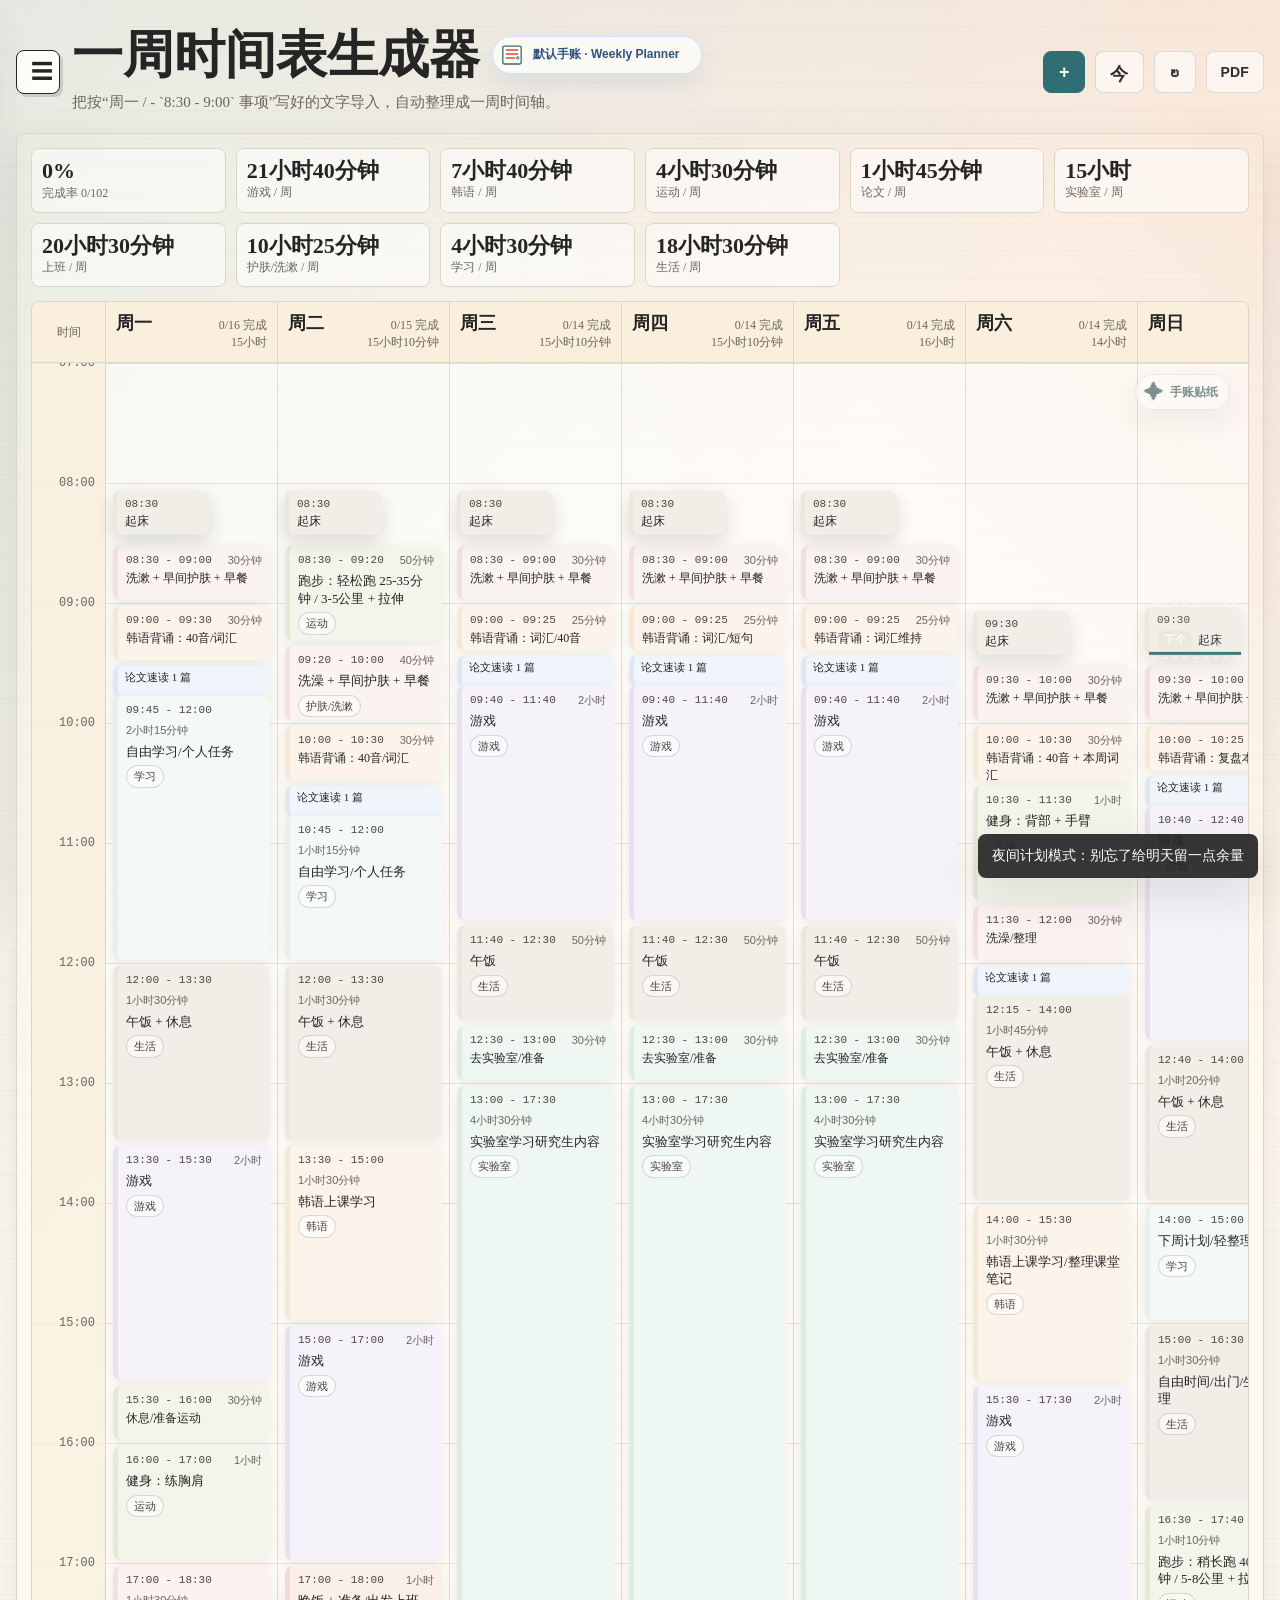
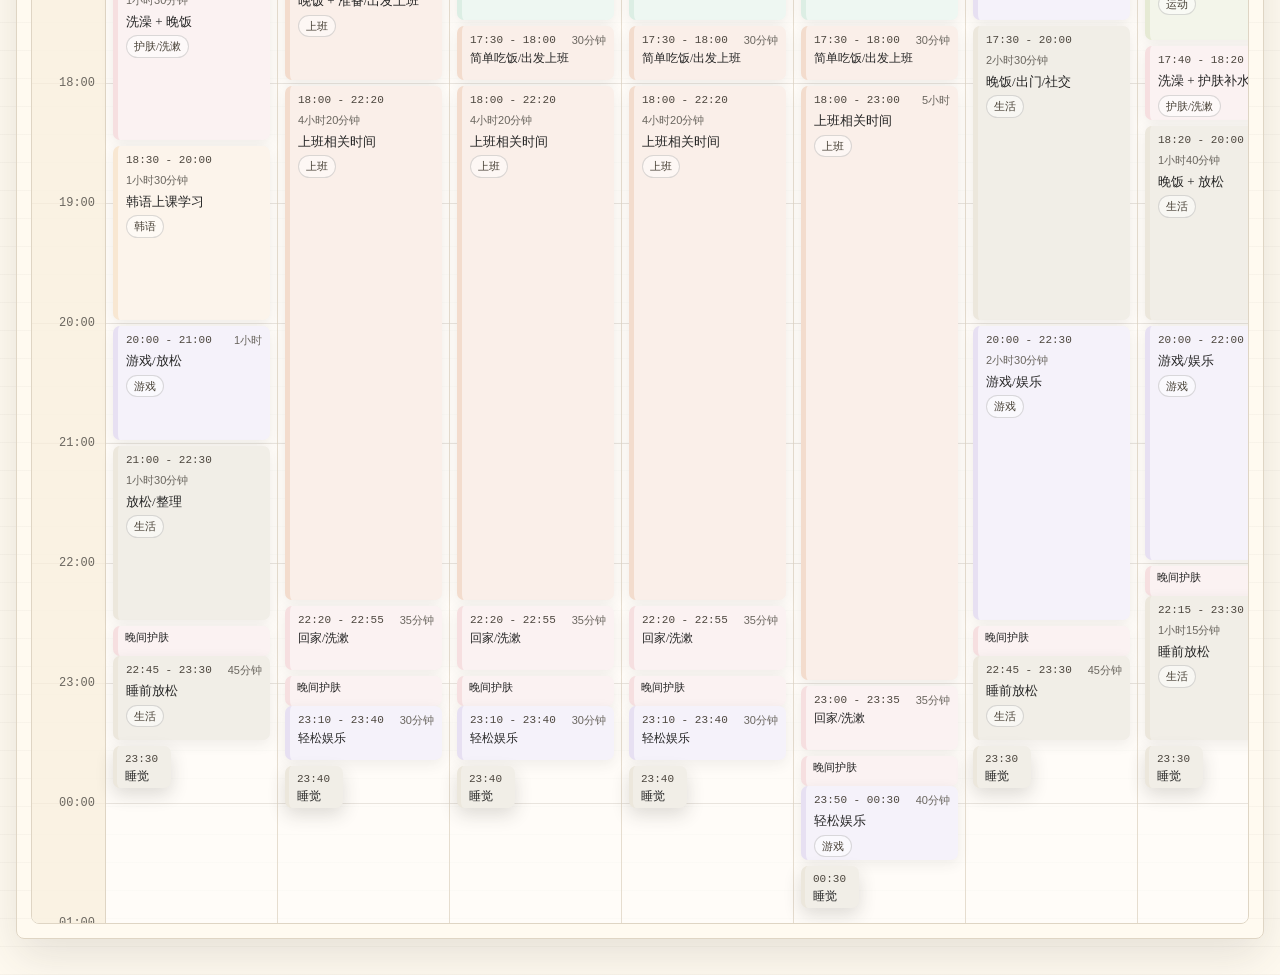
==== commit a1d67584: "v1.1" ====
--- a/timetable.html
+++ b/timetable.html
@@ -6,2266 +6,7 @@
   <title>一周时间表生成器</title>
   <meta name="theme-color" content="#2f6f73">
   <link rel="manifest" href="manifest.webmanifest">
-  <style>
-    :root {
-      --ink: #252525;
-      --muted: #6a665f;
-      --paper: #fffaf0;
-      --panel: #fffdf7;
-      --line: #dfd5c4;
-      --accent: #2f6f73;
-      --accent-2: #c65338;
-      --study: #e4f1ef;
-      --korean: #f8e7d2;
-      --fitness: #e6ead4;
-      --game: #e7e0f2;
-      --care: #f6dfe0;
-      --paper-tag: #dce8f6;
-      --work: #f3dccd;
-      --lab: #dceee4;
-      --rest: #ece7dc;
-      --header: #f9efdc;
-      --frost: rgba(255, 255, 255, 0.55);
-      --shadow: 0 18px 45px rgba(47, 49, 45, 0.12);
-    }
-
-    body[data-theme="snow-lotus"] {
-      --ink: #203154;
-      --muted: #677190;
-      --paper: #f6fbff;
-      --panel: rgba(255, 255, 255, 0.82);
-      --line: rgba(121, 166, 218, 0.28);
-      --accent: #153a70;
-      --accent-2: #ff8ec8;
-      --study: #dff5ff;
-      --korean: #ffe3f0;
-      --fitness: #dcf8ef;
-      --game: #e9e6ff;
-      --care: #ffe1ec;
-      --paper-tag: #dcefff;
-      --work: #ffe8dd;
-      --lab: #dff7ff;
-      --rest: #eef4ff;
-      --header: rgba(232, 244, 255, 0.88);
-      --frost: rgba(255, 255, 255, 0.68);
-      --shadow: 0 22px 55px rgba(73, 122, 183, 0.18);
-      --snow-page-bg: url("./assets/dongxuelian/page-backgrounds/blue-city-garden.jpg");
-      --snow-page-opacity: 0.46;
-      --snow-table-bg: url("./assets/dongxuelian/table-backgrounds/rainy-umbrella.jpg");
-      --snow-table-opacity: 0.82;
-      --snow-task-surface-rgb: 255, 255, 255;
-      --snow-task-surface-opacity: 0.62;
-      --snow-task-ink: #203154;
-      --snow-task-muted: #62708f;
-      --snow-task-border: rgba(104, 168, 247, 0.16);
-      --snow-task-tag-bg: rgba(255, 255, 255, 0.72);
-      --snow-task-tag-color: #31517c;
-      --snow-task-shadow: 0 10px 22px rgba(73, 122, 183, 0.1);
-    }
-
-    body[data-theme="ace-taffy"] {
-      --ink: #3b2442;
-      --muted: #7d5b86;
-      --paper: #fff3fb;
-      --panel: rgba(255, 249, 254, 0.84);
-      --line: rgba(245, 121, 174, 0.28);
-      --accent: #df4f9d;
-      --accent-2: #54bed7;
-      --study: #fff0fa;
-      --korean: #f5ecff;
-      --fitness: #e8fbf8;
-      --game: #ffe2f4;
-      --care: #fff1de;
-      --paper-tag: #e8f6ff;
-      --work: #f7e7ff;
-      --lab: #e3fbff;
-      --rest: #fff7ee;
-      --header: rgba(255, 226, 244, 0.88);
-      --frost: rgba(255, 255, 255, 0.7);
-      --shadow: 0 24px 60px rgba(207, 66, 144, 0.2);
-      --snow-page-bg: url("./assets/taffy/page-backgrounds/115570927_p0.png");
-      --snow-page-opacity: 0.34;
-      --snow-table-bg: url("./assets/taffy/table-backgrounds/115570927_p0.png");
-      --snow-table-opacity: 0.74;
-      --snow-task-surface-rgb: 255, 250, 254;
-      --snow-task-surface-opacity: 0.66;
-      --snow-task-ink: #3b2442;
-      --snow-task-muted: #7d5b86;
-      --snow-task-border: rgba(223, 79, 157, 0.2);
-      --snow-task-tag-bg: rgba(255, 255, 255, 0.76);
-      --snow-task-tag-color: #8a3d74;
-      --snow-task-shadow: 0 12px 24px rgba(207, 66, 144, 0.12);
-    }
-
-    body[data-theme="diana-jiaran"] {
-      --ink: #42272a;
-      --muted: #7c5b5d;
-      --paper: #fff2f3;
-      --panel: rgba(255, 250, 247, 0.86);
-      --line: rgba(223, 92, 116, 0.26);
-      --accent: #df5c74;
-      --accent-2: #f2b74c;
-      --study: #fff3dc;
-      --korean: #f7edff;
-      --fitness: #edf8ef;
-      --game: #ffe5ee;
-      --care: #fff1f1;
-      --paper-tag: #fff0d9;
-      --work: #ffe8ea;
-      --lab: #e9f8ff;
-      --rest: #fff8ea;
-      --header: rgba(255, 227, 232, 0.9);
-      --frost: rgba(255, 255, 255, 0.7);
-      --shadow: 0 24px 60px rgba(201, 80, 101, 0.2);
-      --snow-page-bg: url("./assets/jiaran/page-backgrounds/strawberry-diana.png");
-      --snow-page-opacity: 0.38;
-      --snow-table-bg: url("./assets/jiaran/table-backgrounds/friday-drum.jpg");
-      --snow-table-opacity: 0.7;
-      --snow-task-surface-rgb: 255, 250, 247;
-      --snow-task-surface-opacity: 0.64;
-      --snow-task-ink: #42272a;
-      --snow-task-muted: #7c5b5d;
-      --snow-task-border: rgba(223, 92, 116, 0.2);
-      --snow-task-tag-bg: rgba(255, 255, 255, 0.78);
-      --snow-task-tag-color: #8b4050;
-      --snow-task-shadow: 0 12px 24px rgba(201, 80, 101, 0.12);
-    }
-
-    body[data-theme="snow-lotus"][data-table-tone="dark"] {
-      --snow-task-surface-rgb: 14, 28, 58;
-      --snow-task-ink: #f4f8ff;
-      --snow-task-muted: #d9e5ff;
-      --snow-task-border: rgba(219, 235, 255, 0.28);
-      --snow-task-tag-bg: rgba(255, 255, 255, 0.16);
-      --snow-task-tag-color: #edf5ff;
-      --snow-task-shadow: 0 12px 24px rgba(5, 16, 36, 0.22);
-    }
-
-    body[data-theme="snow-lotus"][data-table-tone="light"] {
-      --snow-task-surface-rgb: 255, 255, 255;
-      --snow-task-ink: #203154;
-      --snow-task-muted: #62708f;
-      --snow-task-border: rgba(104, 168, 247, 0.16);
-      --snow-task-tag-bg: rgba(255, 255, 255, 0.72);
-      --snow-task-tag-color: #31517c;
-      --snow-task-shadow: 0 10px 22px rgba(73, 122, 183, 0.1);
-    }
-
-    body[data-theme="ace-taffy"][data-table-tone="dark"] {
-      --snow-task-surface-rgb: 55, 25, 58;
-      --snow-task-ink: #fff7fd;
-      --snow-task-muted: #ffd6ee;
-      --snow-task-border: rgba(255, 214, 238, 0.28);
-      --snow-task-tag-bg: rgba(255, 255, 255, 0.16);
-      --snow-task-tag-color: #fff7fd;
-      --snow-task-shadow: 0 12px 26px rgba(73, 22, 74, 0.24);
-    }
-
-    body[data-theme="ace-taffy"][data-table-tone="light"] {
-      --snow-task-surface-rgb: 255, 250, 254;
-      --snow-task-ink: #3b2442;
-      --snow-task-muted: #7d5b86;
-      --snow-task-border: rgba(223, 79, 157, 0.2);
-      --snow-task-tag-bg: rgba(255, 255, 255, 0.76);
-      --snow-task-tag-color: #8a3d74;
-      --snow-task-shadow: 0 12px 24px rgba(207, 66, 144, 0.12);
-    }
-
-    body[data-theme="diana-jiaran"][data-table-tone="dark"] {
-      --snow-task-surface-rgb: 50, 35, 62;
-      --snow-task-ink: #fff8f7;
-      --snow-task-muted: #ffe2e7;
-      --snow-task-border: rgba(255, 226, 231, 0.28);
-      --snow-task-tag-bg: rgba(255, 255, 255, 0.16);
-      --snow-task-tag-color: #fff8f7;
-      --snow-task-shadow: 0 12px 26px rgba(54, 27, 42, 0.24);
-    }
-
-    body[data-theme="diana-jiaran"][data-table-tone="light"] {
-      --snow-task-surface-rgb: 255, 250, 247;
-      --snow-task-ink: #42272a;
-      --snow-task-muted: #7c5b5d;
-      --snow-task-border: rgba(223, 92, 116, 0.2);
-      --snow-task-tag-bg: rgba(255, 255, 255, 0.78);
-      --snow-task-tag-color: #8b4050;
-      --snow-task-shadow: 0 12px 24px rgba(201, 80, 101, 0.12);
-    }
-
-    * {
-      box-sizing: border-box;
-    }
-
-    body {
-      margin: 0;
-      min-height: 100vh;
-      color: var(--ink);
-      font-family: "Noto Serif SC", "Source Han Serif SC", "Microsoft YaHei UI", serif;
-      background:
-        linear-gradient(135deg, rgba(47, 111, 115, 0.12), transparent 34%),
-        linear-gradient(225deg, rgba(198, 83, 56, 0.12), transparent 32%),
-        repeating-linear-gradient(0deg, rgba(80, 70, 55, 0.035) 0 1px, transparent 1px 28px),
-        var(--paper);
-      transition: background 260ms ease, color 260ms ease;
-    }
-
-    body[data-theme="snow-lotus"] {
-      background:
-        linear-gradient(180deg, rgba(255, 255, 255, 0.92) 0%, rgba(244, 249, 255, 0.96) 42%, rgba(236, 244, 252, 0.98) 100%),
-        #f6fbff;
-    }
-
-    body[data-theme="ace-taffy"] {
-      background:
-        radial-gradient(circle at 18% 12%, rgba(255, 210, 239, 0.72), transparent 28%),
-        radial-gradient(circle at 88% 18%, rgba(112, 211, 234, 0.28), transparent 30%),
-        linear-gradient(180deg, rgba(255, 246, 252, 0.96) 0%, rgba(255, 236, 247, 0.96) 48%, rgba(244, 251, 255, 0.98) 100%),
-        #fff3fb;
-    }
-
-    body[data-theme="diana-jiaran"] {
-      background:
-        radial-gradient(circle at 18% 14%, rgba(255, 184, 190, 0.64), transparent 28%),
-        radial-gradient(circle at 86% 18%, rgba(242, 183, 76, 0.22), transparent 30%),
-        linear-gradient(180deg, rgba(255, 248, 246, 0.96) 0%, rgba(255, 235, 239, 0.96) 48%, rgba(255, 246, 234, 0.98) 100%),
-        #fff2f3;
-    }
-
-    body[data-theme="snow-lotus"]::before,
-    body[data-theme="snow-lotus"]::after {
-      content: "";
-      position: fixed;
-      inset: 0;
-      z-index: 0;
-      pointer-events: none;
-    }
-
-    body[data-theme="ace-taffy"]::before,
-    body[data-theme="ace-taffy"]::after {
-      content: "";
-      position: fixed;
-      inset: 0;
-      z-index: 0;
-      pointer-events: none;
-    }
-
-    body[data-theme="diana-jiaran"]::before,
-    body[data-theme="diana-jiaran"]::after {
-      content: "";
-      position: fixed;
-      inset: 0;
-      z-index: 0;
-      pointer-events: none;
-    }
-
-    body[data-theme="snow-lotus"]::before {
-      background:
-        linear-gradient(rgba(104, 168, 247, 0.055) 1px, transparent 1px) 0 0 / 34px 34px,
-        linear-gradient(90deg, rgba(104, 168, 247, 0.045) 1px, transparent 1px) 0 0 / 34px 34px;
-      mask-image: linear-gradient(to bottom, rgba(0, 0, 0, 0.55), transparent 88%);
-    }
-
-    body[data-theme="ace-taffy"]::before {
-      background:
-        linear-gradient(rgba(223, 79, 157, 0.06) 1px, transparent 1px) 0 0 / 32px 32px,
-        linear-gradient(90deg, rgba(84, 190, 215, 0.05) 1px, transparent 1px) 0 0 / 32px 32px,
-        radial-gradient(circle at 20% 72%, rgba(255, 191, 90, 0.16), transparent 18%),
-        radial-gradient(circle at 78% 78%, rgba(223, 79, 157, 0.18), transparent 20%);
-      mask-image: linear-gradient(to bottom, rgba(0, 0, 0, 0.58), transparent 90%);
-    }
-
-    body[data-theme="diana-jiaran"]::before {
-      background:
-        linear-gradient(rgba(223, 92, 116, 0.058) 1px, transparent 1px) 0 0 / 32px 32px,
-        linear-gradient(90deg, rgba(242, 183, 76, 0.045) 1px, transparent 1px) 0 0 / 32px 32px,
-        radial-gradient(circle at 18% 76%, rgba(255, 115, 135, 0.16), transparent 18%),
-        radial-gradient(circle at 78% 78%, rgba(242, 183, 76, 0.15), transparent 20%);
-      mask-image: linear-gradient(to bottom, rgba(0, 0, 0, 0.58), transparent 90%);
-    }
-
-    body[data-theme="snow-lotus"]::after {
-      background: var(--snow-page-bg) center center / cover no-repeat;
-      opacity: var(--snow-page-opacity);
-      filter: saturate(1.04) contrast(1.05) drop-shadow(0 24px 52px rgba(15, 42, 82, 0.24));
-    }
-
-    body[data-theme="ace-taffy"]::after {
-      background: var(--snow-page-bg) center center / cover no-repeat;
-      opacity: var(--snow-page-opacity);
-      filter: saturate(1.08) contrast(1.04) drop-shadow(0 28px 56px rgba(154, 47, 112, 0.28));
-    }
-
-    body[data-theme="diana-jiaran"]::after {
-      background: var(--snow-page-bg) center center / cover no-repeat;
-      opacity: var(--snow-page-opacity);
-      filter: saturate(1.08) contrast(1.04) drop-shadow(0 28px 56px rgba(161, 57, 74, 0.26));
-    }
-
-    button,
-    textarea,
-    input {
-      font: inherit;
-    }
-
-    .app {
-      position: relative;
-      z-index: 1;
-      width: min(1580px, calc(100vw - 32px));
-      margin: 0 auto;
-      padding: 28px 0 36px;
-    }
-
-    .topbar {
-      display: flex;
-      align-items: center;
-      justify-content: space-between;
-      gap: 18px;
-      margin-bottom: 18px;
-    }
-
-    .brand {
-      display: flex;
-      align-items: center;
-      gap: 12px;
-      min-width: 0;
-    }
-
-    .brand-copy {
-      min-width: 0;
-    }
-
-    .brand-title-row {
-      display: flex;
-      align-items: center;
-      flex-wrap: wrap;
-      gap: 10px 12px;
-    }
-
-    .theme-badge {
-      display: inline-flex;
-      align-items: center;
-      flex: 0 0 auto;
-      width: max-content;
-      min-width: 210px;
-      min-height: 38px;
-      border: 1px solid rgba(104, 168, 247, 0.28);
-      border-radius: 999px;
-      padding: 4px 10px 4px 5px;
-      color: #31517c;
-      background: rgba(255, 255, 255, 0.7);
-      box-shadow: 0 10px 24px rgba(73, 122, 183, 0.12);
-      font-family: "Microsoft YaHei UI", "Noto Sans SC", sans-serif;
-      font-size: 12px;
-      font-weight: 700;
-      gap: 7px;
-    }
-
-    .theme-badge img {
-      width: 28px;
-      height: 28px;
-      border-radius: 999px;
-      object-fit: cover;
-      object-position: center 16%;
-    }
-
-    h1 {
-      margin: 0;
-      font-size: clamp(28px, 4vw, 52px);
-      line-height: 1.05;
-      font-weight: 800;
-      letter-spacing: 0;
-    }
-
-    .subtitle {
-      margin: 8px 0 0;
-      max-width: 760px;
-      color: var(--muted);
-      font-size: 15px;
-      line-height: 1.7;
-    }
-
-    .actions {
-      display: flex;
-      gap: 10px;
-      flex-wrap: wrap;
-      justify-content: flex-end;
-    }
-
-    .actions .button {
-      box-shadow: none;
-    }
-
-    .icon-button {
-      display: grid;
-      place-items: center;
-      width: 44px;
-      height: 44px;
-      flex: 0 0 auto;
-      padding: 0;
-      font-size: 22px;
-      line-height: 1;
-    }
-
-    .icon-action {
-      display: grid;
-      place-items: center;
-      min-width: 42px;
-      height: 42px;
-      padding: 0 12px;
-      border-radius: 999px;
-      font-family: "Microsoft YaHei UI", "Noto Sans SC", sans-serif;
-      font-size: 18px;
-      font-weight: 800;
-      letter-spacing: 0.01em;
-    }
-
-    .icon-action.compact-text {
-      min-width: 52px;
-      font-size: 14px;
-      font-weight: 700;
-    }
-
-    .button {
-      border: 1px solid var(--ink);
-      border-radius: 8px;
-      padding: 10px 14px;
-      background: var(--panel);
-      color: var(--ink);
-      cursor: pointer;
-      box-shadow: 3px 3px 0 rgba(37, 37, 37, 0.16);
-      transition: transform 160ms ease, box-shadow 160ms ease, background 160ms ease;
-    }
-
-    .button.primary {
-      background: var(--accent);
-      color: white;
-      border-color: var(--accent);
-    }
-
-    .button.ghost {
-      border-color: rgba(37, 37, 37, 0.14);
-      background: rgba(255, 255, 255, 0.58);
-      color: #302c27;
-    }
-
-    body[data-theme="snow-lotus"] .button {
-      border-color: rgba(21, 58, 112, 0.34);
-      color: #102b54;
-      background:
-        linear-gradient(180deg, rgba(255, 255, 255, 0.94), rgba(229, 238, 250, 0.88));
-      box-shadow:
-        inset 0 0 0 1px rgba(255, 255, 255, 0.72),
-        0 10px 22px rgba(15, 42, 82, 0.14);
-    }
-
-    body[data-theme="snow-lotus"] .button.primary {
-      border-color: rgba(13, 38, 78, 0.82);
-      color: white;
-      background:
-        linear-gradient(180deg, #204a84, #102b54);
-      box-shadow:
-        inset 0 1px 0 rgba(255, 255, 255, 0.46),
-        0 12px 24px rgba(15, 42, 82, 0.26);
-    }
-
-    body[data-theme="snow-lotus"] .button.ghost {
-      border-color: rgba(21, 58, 112, 0.24);
-      color: #153a70;
-      background:
-        linear-gradient(180deg, rgba(255, 255, 255, 0.84), rgba(231, 238, 249, 0.72));
-    }
-
-    body[data-theme="snow-lotus"] .button:hover {
-      box-shadow:
-        inset 0 0 0 1px rgba(255, 255, 255, 0.82),
-        0 14px 28px rgba(15, 42, 82, 0.22);
-    }
-
-    body[data-theme="snow-lotus"] #menuButton {
-      border-color: rgba(13, 38, 78, 0.86);
-      color: #ffffff;
-      background: #102b54;
-      box-shadow:
-        inset 0 1px 0 rgba(255, 255, 255, 0.24),
-        0 12px 26px rgba(15, 42, 82, 0.24);
-    }
-
-    .button:hover {
-      transform: translateY(-1px);
-      box-shadow: 5px 5px 0 rgba(37, 37, 37, 0.16);
-    }
-
-    .actions .button:hover {
-      box-shadow: 0 10px 22px rgba(47, 49, 45, 0.12);
-    }
-
-    .toast {
-      position: fixed;
-      right: 22px;
-      bottom: 22px;
-      z-index: 20;
-      max-width: min(360px, calc(100vw - 32px));
-      border: 1px solid rgba(37, 37, 37, 0.2);
-      border-radius: 8px;
-      padding: 11px 13px;
-      color: white;
-      background: rgba(37, 37, 37, 0.92);
-      box-shadow: var(--shadow);
-      font-size: 14px;
-      line-height: 1.45;
-      opacity: 0;
-      transform: translateY(8px);
-      pointer-events: none;
-      transition: opacity 180ms ease, transform 180ms ease;
-    }
-
-    .toast.show {
-      opacity: 1;
-      transform: translateY(0);
-    }
-
-    .layout {
-      display: block;
-    }
-
-    .panel {
-      background: rgba(255, 253, 247, 0.92);
-      border: 1px solid var(--line);
-      border-radius: 8px;
-      box-shadow: var(--shadow);
-    }
-
-    body[data-theme="snow-lotus"] .panel,
-    body[data-theme="snow-lotus"] .modal,
-    body[data-theme="snow-lotus"] .drawer {
-      border-color: rgba(121, 166, 218, 0.32);
-      background: linear-gradient(145deg, rgba(255, 255, 255, 0.82), rgba(241, 248, 255, 0.76));
-      backdrop-filter: blur(16px);
-    }
-
-    .input-panel {
-      position: sticky;
-      top: 18px;
-      overflow: hidden;
-    }
-
-    .panel-header {
-      display: flex;
-      align-items: center;
-      justify-content: space-between;
-      gap: 12px;
-      padding: 14px 16px;
-      border-bottom: 1px solid var(--line);
-      background: rgba(255, 248, 232, 0.78);
-    }
-
-    .panel-title {
-      margin: 0;
-      font-size: 18px;
-      font-weight: 800;
-    }
-
-    .hint {
-      color: var(--muted);
-      font-size: 13px;
-    }
-
-    textarea {
-      display: block;
-      width: 100%;
-      min-height: min(62vh, 640px);
-      resize: vertical;
-      border: 0;
-      outline: 0;
-      padding: 16px;
-      color: #2d2923;
-      background: transparent;
-      line-height: 1.62;
-      font-family: "Microsoft YaHei UI", "Noto Sans SC", sans-serif;
-      font-size: 14px;
-    }
-
-    .source-warnings {
-      display: none;
-      margin-top: 10px;
-      border: 1px solid rgba(198, 83, 56, 0.22);
-      border-radius: 10px;
-      padding: 10px 12px;
-      background: rgba(255, 248, 232, 0.78);
-      color: var(--ink);
-      font-size: 13px;
-    }
-
-    .source-warnings.show {
-      display: block;
-    }
-
-    .source-warnings strong {
-      display: block;
-      margin-bottom: 6px;
-    }
-
-    .source-warnings ul {
-      margin: 0;
-      padding-left: 18px;
-    }
-
-    .output-panel {
-      position: relative;
-      overflow: hidden;
-      padding: 14px;
-      background: rgba(255, 253, 247, calc(var(--theme-panel-opacity, 1) * 0.92));
-    }
-
-    body[data-theme="snow-lotus"] .output-panel {
-      border-radius: 26px;
-      padding: 18px;
-      background:
-        linear-gradient(135deg, rgba(255, 255, 255, calc(var(--theme-panel-opacity, 1) * 0.7)), rgba(239, 248, 255, calc(var(--theme-panel-opacity, 1) * 0.42))),
-        radial-gradient(circle at 85% 0%, rgba(255, 142, 200, calc(var(--theme-panel-opacity, 1) * 0.12)), transparent 34%);
-    }
-
-    body[data-theme="snow-lotus"] .output-panel::before {
-      content: "";
-      position: absolute;
-      inset: 0;
-      pointer-events: none;
-      background:
-        linear-gradient(120deg, rgba(21, 58, 112, 0.08), transparent 34%),
-        var(--snow-table-bg) right -80px top -220px / min(68vw, 900px) auto no-repeat;
-      opacity: 0;
-      mix-blend-mode: multiply;
-    }
-
-    .drawer-backdrop {
-      position: fixed;
-      inset: 0;
-      z-index: 28;
-      display: none;
-      background: rgba(37, 37, 37, 0.26);
-    }
-
-    .drawer-backdrop.show {
-      display: block;
-    }
-
-    .drawer {
-      position: fixed;
-      inset: 0 auto 0 0;
-      z-index: 29;
-      width: min(340px, calc(100vw - 42px));
-      border-right: 1px solid var(--line);
-      background: var(--panel);
-      box-shadow: var(--shadow);
-      transform: translateX(-104%);
-      transition: transform 220ms ease;
-    }
-
-    .drawer.show {
-      transform: translateX(0);
-    }
-
-    .drawer-header {
-      display: flex;
-      align-items: center;
-      justify-content: space-between;
-      gap: 12px;
-      border-bottom: 1px solid var(--line);
-      padding: 14px;
-      background: var(--header);
-    }
-
-    .drawer-header h2 {
-      margin: 0;
-      font-size: 20px;
-    }
-
-    .drawer-body {
-      display: grid;
-      gap: 10px;
-      padding: 14px;
-    }
-
-    .drawer-body .button {
-      width: 100%;
-      text-align: left;
-      box-shadow: none;
-    }
-
-    .summary {
-      display: grid;
-      grid-template-columns: repeat(6, minmax(100px, 1fr));
-      gap: 10px;
-      margin-bottom: 14px;
-    }
-
-    .stat {
-      border: 1px solid var(--line);
-      border-radius: 8px;
-      background: var(--frost);
-      padding: 10px;
-    }
-
-    body[data-theme="snow-lotus"] .summary,
-    body[data-theme="snow-lotus"] .conflicts,
-    body[data-theme="snow-lotus"] .timeline-shell {
-      position: relative;
-      z-index: 1;
-    }
-
-    body[data-theme="snow-lotus"] .stat {
-      border-color: rgba(104, 168, 247, 0.22);
-      border-radius: 18px;
-      background:
-        linear-gradient(145deg, rgba(255, 255, 255, 0.86), rgba(239, 248, 255, 0.68));
-      box-shadow: 0 10px 24px rgba(73, 122, 183, 0.08);
-    }
-
-    .stat strong {
-      display: block;
-      font-size: 22px;
-      line-height: 1.05;
-    }
-
-    .stat span {
-      color: var(--muted);
-      font-size: 12px;
-    }
-
-    .conflicts {
-      display: none;
-      margin-bottom: 14px;
-      border: 1px solid rgba(198, 83, 56, 0.42);
-      border-radius: 8px;
-      background: rgba(198, 83, 56, 0.08);
-      padding: 11px 12px;
-    }
-
-    .conflicts.show {
-      display: block;
-    }
-
-    .conflicts strong {
-      display: block;
-      margin-bottom: 7px;
-      color: #913b28;
-      font-size: 15px;
-    }
-
-    .conflicts ul {
-      margin: 0;
-      padding-left: 18px;
-      color: #5c342c;
-      font-size: 13px;
-      line-height: 1.55;
-    }
-
-    .timeline-shell {
-      overflow: auto;
-      border: 1px solid var(--line);
-      border-radius: 8px;
-      background: var(--frost);
-    }
-
-    body[data-theme="snow-lotus"] .timeline-shell {
-      border-radius: 24px;
-      border-color: rgba(104, 168, 247, 0.24);
-      background:
-        linear-gradient(135deg, rgba(255, 255, 255, 0.52), rgba(239, 248, 255, 0.28)),
-        repeating-linear-gradient(135deg, rgba(104, 168, 247, 0.05) 0 1px, transparent 1px 18px);
-      box-shadow:
-        inset 0 0 0 1px rgba(255, 255, 255, 0.68),
-        0 20px 48px rgba(73, 122, 183, 0.12);
-    }
-
-    body[data-theme="snow-lotus"] .timeline-shell,
-    body[data-theme="ace-taffy"] .timeline-shell,
-    body[data-theme="diana-jiaran"] .timeline-shell {
-      scrollbar-width: none;
-      -ms-overflow-style: none;
-    }
-
-    body[data-theme="snow-lotus"] .timeline-shell::-webkit-scrollbar,
-    body[data-theme="ace-taffy"] .timeline-shell::-webkit-scrollbar,
-    body[data-theme="diana-jiaran"] .timeline-shell::-webkit-scrollbar {
-      width: 0;
-      height: 0;
-      display: none;
-    }
-
-    .timeline {
-      --axis-width: 74px;
-      --day-width: 172px;
-      --hour-height: 120px;
-      --day-count: 7;
-      min-width: calc(var(--axis-width) + var(--day-width) * var(--day-count));
-    }
-
-    .timeline-header {
-      position: sticky;
-      top: 0;
-      z-index: 5;
-      display: grid;
-      grid-template-columns: var(--axis-width) repeat(var(--day-count), minmax(var(--day-width), 1fr));
-      background: var(--header);
-      border-bottom: 1px solid var(--line);
-    }
-
-    .corner,
-    .day-title {
-      min-width: 0;
-      min-height: 54px;
-      border-right: 1px solid var(--line);
-    }
-
-    .corner {
-      display: grid;
-      place-items: center;
-      color: var(--muted);
-      font-size: 12px;
-    }
-
-    .day-title {
-      display: flex;
-      align-items: baseline;
-      justify-content: space-between;
-      gap: 8px;
-      padding: 11px 10px;
-    }
-
-    .day-title h2 {
-      margin: 0;
-      font-size: 18px;
-      line-height: 1.15;
-    }
-
-    .day-title span {
-      color: var(--muted);
-      font-size: 12px;
-      text-align: right;
-      white-space: normal;
-    }
-
-    body[data-theme="snow-lotus"] .timeline-header {
-      border-bottom-color: rgba(104, 168, 247, 0.22);
-      background:
-        linear-gradient(135deg, rgba(232, 244, 255, 0.92), rgba(255, 237, 246, 0.78));
-    }
-
-    body[data-theme="snow-lotus"] .corner,
-    body[data-theme="snow-lotus"] .day-title {
-      border-right-color: rgba(104, 168, 247, 0.2);
-    }
-
-    body[data-theme="snow-lotus"] .day-title h2 {
-      position: relative;
-      display: inline-flex;
-      align-items: center;
-      border-radius: 999px;
-      padding: 4px 11px;
-      color: #203154;
-      background: rgba(255, 255, 255, 0.58);
-      box-shadow: inset 0 0 0 1px rgba(104, 168, 247, 0.14);
-    }
-
-    body[data-theme="snow-lotus"] .day-title h2::after {
-      content: "";
-      width: 8px;
-      height: 8px;
-      margin-left: 7px;
-      border-radius: 50% 50% 50% 0;
-      background: #ff8ec8;
-      transform: rotate(-35deg);
-      box-shadow: 7px -2px 0 rgba(104, 168, 247, 0.58);
-    }
-
-    .timeline-body {
-      position: relative;
-      display: grid;
-      grid-template-columns: var(--axis-width) repeat(var(--day-count), minmax(var(--day-width), 1fr));
-      min-height: var(--timeline-height);
-      background:
-        repeating-linear-gradient(
-          to bottom,
-          rgba(118, 104, 83, 0.16) 0,
-          rgba(118, 104, 83, 0.16) 1px,
-          transparent 1px,
-          transparent var(--hour-height)
-        );
-    }
-
-    body[data-theme="snow-lotus"] .timeline-body {
-      overflow: hidden;
-      background:
-        repeating-linear-gradient(
-          to bottom,
-          rgba(104, 168, 247, 0.15) 0,
-          rgba(104, 168, 247, 0.15) 1px,
-          transparent 1px,
-          transparent var(--hour-height)
-        ),
-        linear-gradient(90deg, rgba(255, 255, 255, 0.16), rgba(232, 244, 255, 0.1));
-    }
-
-    body[data-theme="snow-lotus"] .timeline-body::before {
-      content: "";
-      position: absolute;
-      inset: 0;
-      z-index: 0;
-      pointer-events: none;
-      background: var(--snow-table-bg) center center / var(--snow-table-bg-size, cover) no-repeat;
-      opacity: var(--snow-table-opacity);
-      filter: saturate(1.05) contrast(1.04);
-    }
-
-    .time-axis {
-      position: relative;
-      z-index: 1;
-      border-right: 1px solid var(--line);
-      background: color-mix(in srgb, var(--header) 72%, transparent);
-    }
-
-    .axis-label {
-      position: absolute;
-      right: 10px;
-      transform: translateY(-50%);
-      color: var(--muted);
-      font-family: "Cascadia Mono", Consolas, monospace;
-      font-size: 12px;
-      white-space: nowrap;
-    }
-
-    .day-column {
-      position: relative;
-      z-index: 1;
-      min-width: 0;
-      border-right: 1px solid rgba(223, 213, 196, 0.78);
-    }
-
-    body[data-theme="snow-lotus"] .day-column {
-      border-right-color: rgba(104, 168, 247, 0.16);
-      background:
-        linear-gradient(180deg, rgba(255, 255, 255, 0.04), rgba(255, 255, 255, 0.16));
-    }
-
-    .item {
-      position: absolute;
-      left: 7px;
-      right: 7px;
-      border-left: 5px solid var(--item-accent, var(--rest));
-      border-radius: 7px;
-      background: var(--item-bg, rgba(255, 255, 255, 0.7));
-      padding: 7px 8px;
-      min-height: 30px;
-      overflow: hidden;
-      box-shadow: 0 4px 14px rgba(47, 49, 45, 0.08);
-      cursor: pointer;
-      transform: translateY(0) scale(1);
-      transform-origin: center;
-      transition: transform 180ms ease, box-shadow 180ms ease, filter 180ms ease;
-    }
-
-    body[data-theme="snow-lotus"] .item {
-      border-left-width: 0;
-      border-top: 1px solid rgba(255, 255, 255, 0.8);
-      border-right: 1px solid var(--snow-task-border);
-      border-bottom: 1px solid var(--snow-task-border);
-      border-radius: 16px;
-      color: var(--snow-task-ink);
-      background:
-        linear-gradient(
-          rgba(var(--snow-task-surface-rgb), var(--snow-task-surface-opacity)),
-          rgba(var(--snow-task-surface-rgb), var(--snow-task-surface-opacity))
-        ),
-        color-mix(in srgb, var(--item-bg) 46%, transparent);
-      box-shadow:
-        inset 0 0 0 1px rgba(255, 255, 255, 0.42),
-        var(--snow-task-shadow);
-    }
-
-    body[data-theme="snow-lotus"] .item .time,
-    body[data-theme="snow-lotus"] .item .duration {
-      color: var(--snow-task-muted);
-    }
-
-    body[data-theme="snow-lotus"] .item .activity {
-      color: var(--snow-task-ink);
-    }
-
-    body[data-theme="snow-lotus"] .item::before {
-      content: "";
-      position: absolute;
-      inset: 0 auto 0 0;
-      width: 6px;
-      border-radius: 16px 0 0 16px;
-      background: var(--item-accent);
-    }
-
-    body[data-theme="snow-lotus"] .item.completed::before {
-      content: "";
-      inset: 0 auto 0 0;
-      width: 6px;
-      border: 0;
-      border-radius: 16px 0 0 16px;
-      padding: 0;
-      background: var(--item-accent);
-    }
-
-    body[data-theme="snow-lotus"] .item.completed .activity::after {
-      content: "完成";
-      display: inline-block;
-      margin-left: 6px;
-      border: 1px solid rgba(104, 168, 247, 0.28);
-      border-radius: 999px;
-      padding: 1px 6px;
-      color: #31517c;
-      background: rgba(255, 255, 255, 0.72);
-      font-size: 11px;
-      line-height: 1.45;
-      text-decoration: none;
-    }
-
-    .item:hover {
-      z-index: 12;
-      transform: translateY(-5px) scale(1.015);
-      box-shadow: 0 16px 30px rgba(47, 49, 45, 0.18);
-      filter: saturate(1.04);
-    }
-
-    .item::after {
-      content: "";
-      position: absolute;
-      left: 0;
-      right: 0;
-      bottom: 0;
-      height: 3px;
-      background: var(--accent);
-      transform: scaleX(0);
-      transform-origin: left;
-      opacity: 0;
-    }
-
-    .item.long-pressing::after {
-      opacity: 1;
-      animation: pressFill 1000ms linear forwards;
-    }
-
-    body[data-effects="normal"] .item.status-pulse {
-      animation: statusPulse 560ms ease both;
-    }
-
-    body[data-effects="reduced"] .item.status-pulse {
-      animation: statusPulse 260ms ease both;
-    }
-
-    body[data-effects="off"] .item,
-    body[data-effects="off"] .item::after {
-      animation: none !important;
-      transition-duration: 0.01ms !important;
-    }
-
-    @keyframes pressFill {
-      from {
-        transform: scaleX(0);
-      }
-
-      to {
-        transform: scaleX(1);
-      }
-    }
-
-    @keyframes statusPulse {
-      0% {
-        filter: brightness(1);
-        transform: translateY(0) scale(1);
-      }
-
-      42% {
-        filter: brightness(1.08) saturate(1.12);
-        transform: translateY(-2px) scale(1.015);
-      }
-
-      100% {
-        filter: brightness(1);
-        transform: translateY(0) scale(1);
-      }
-    }
-
-    .item.completed {
-      opacity: 0.58;
-      filter: grayscale(0.25);
-    }
-
-    .item.completed .activity {
-      text-decoration: line-through;
-      text-decoration-thickness: 2px;
-    }
-
-    .item.completed::before {
-      content: "完成";
-      position: absolute;
-      right: 7px;
-      bottom: 6px;
-      border: 1px solid rgba(47, 111, 115, 0.32);
-      border-radius: 999px;
-      padding: 1px 6px;
-      color: #2f6f73;
-      background: rgba(255, 255, 255, 0.72);
-      font-size: 11px;
-      line-height: 1.45;
-    }
-
-    .item.conflict {
-      border-color: #c65338;
-      outline: 2px solid rgba(198, 83, 56, 0.28);
-      background-image: repeating-linear-gradient(
-        135deg,
-        rgba(198, 83, 56, 0.08) 0,
-        rgba(198, 83, 56, 0.08) 6px,
-        transparent 6px,
-        transparent 12px
-      );
-    }
-
-    .item.study {
-      border-left-color: var(--study);
-      background: color-mix(in srgb, var(--study) 42%, white);
-    }
-
-    .item.korean {
-      border-left-color: var(--korean);
-      background: color-mix(in srgb, var(--korean) 44%, white);
-    }
-
-    .item.fitness {
-      border-left-color: var(--fitness);
-      background: color-mix(in srgb, var(--fitness) 48%, white);
-    }
-
-    .item.game {
-      border-left-color: var(--game);
-      background: color-mix(in srgb, var(--game) 42%, white);
-    }
-
-    .item.care {
-      border-left-color: var(--care);
-      background: color-mix(in srgb, var(--care) 42%, white);
-    }
-
-    .item.paper {
-      border-left-color: var(--paper-tag);
-      background: color-mix(in srgb, var(--paper-tag) 44%, white);
-    }
-
-    .item.work {
-      border-left-color: var(--work);
-      background: color-mix(in srgb, var(--work) 45%, white);
-    }
-
-    .item.lab {
-      border-left-color: var(--lab);
-      background: color-mix(in srgb, var(--lab) 48%, white);
-    }
-
-    .time {
-      display: flex;
-      align-items: center;
-      justify-content: space-between;
-      gap: 6px;
-      color: #4d473f;
-      font-family: "Cascadia Mono", Consolas, monospace;
-      font-size: 11px;
-      line-height: 1.3;
-      flex-wrap: wrap;
-    }
-
-    .duration {
-      color: var(--muted);
-      font-family: "Microsoft YaHei UI", sans-serif;
-    }
-
-    .activity {
-      margin-top: 5px;
-      font-size: 13px;
-      line-height: 1.35;
-      overflow-wrap: anywhere;
-      word-break: break-word;
-    }
-
-    .tag {
-      display: inline-block;
-      margin-top: 5px;
-      border: 1px solid rgba(37, 37, 37, 0.16);
-      border-radius: 999px;
-      padding: 2px 7px;
-      color: #484136;
-      background: rgba(255, 255, 255, 0.52);
-      font-size: 11px;
-      line-height: 1.5;
-    }
-
-    body[data-theme="snow-lotus"] .tag {
-      border-color: rgba(104, 168, 247, 0.28);
-      background: var(--snow-task-tag-bg);
-      color: var(--snow-task-tag-color);
-    }
-
-    .item.compact .activity {
-      margin-top: 3px;
-      font-size: 12px;
-    }
-
-    .item.compact .tag,
-    .item.tiny .tag {
-      display: none;
-    }
-
-    .item.tiny {
-      padding: 5px 7px;
-    }
-
-    .item.tiny .time {
-      display: none;
-    }
-
-    .item.tiny .activity {
-      margin-top: 0;
-      font-size: 11px;
-      line-height: 1.22;
-    }
-
-    .item.point {
-      z-index: 6;
-      right: auto;
-      width: 58px;
-      min-height: 40px;
-      padding: 6px 8px;
-      border-left-width: 4px;
-      box-shadow: 0 7px 18px rgba(47, 49, 45, 0.16);
-    }
-
-    .item.point.point-raised {
-      transform: translateY(-24px) scale(1);
-    }
-
-    .item.point.point-raised:hover {
-      transform: translateY(-29px) scale(1.015);
-    }
-
-    .item.point.first-point {
-      width: min(96px, calc(100% - 14px));
-      height: auto !important;
-      min-height: 42px;
-      overflow: visible;
-      transform: translateY(calc(-100% - 8px)) scale(1);
-    }
-
-    .item.point.first-point:hover {
-      transform: translateY(calc(-100% - 13px)) scale(1.015);
-    }
-
-    .item.point .time {
-      display: block;
-      font-size: 11px;
-    }
-
-    .item.point .duration,
-    .item.point .tag {
-      display: none;
-    }
-
-    .item.point .activity {
-      margin-top: 3px;
-      font-size: 12px;
-      line-height: 1.25;
-      white-space: nowrap;
-    }
-
-    .item.point.first-point .activity {
-      white-space: normal;
-    }
-
-    .detail-grid {
-      display: grid;
-      grid-template-columns: 96px minmax(0, 1fr);
-      gap: 10px 14px;
-      align-items: start;
-    }
-
-    .detail-grid dt {
-      color: var(--muted);
-      font-weight: 700;
-    }
-
-    .detail-grid dd {
-      margin: 0;
-      overflow-wrap: anywhere;
-    }
-
-    .detail-grid .conflict-note {
-      color: #913b28;
-      font-weight: 700;
-    }
-
-    .category-editor {
-      display: grid;
-      grid-template-columns: minmax(160px, 220px) minmax(0, 1fr) auto;
-      gap: 8px;
-      align-items: center;
-    }
-
-    .category-editor select,
-    .category-editor input {
-      min-width: 0;
-      border: 1px solid var(--line);
-      border-radius: 8px;
-      padding: 8px 9px;
-      background: white;
-      color: var(--ink);
-    }
-
-    .category-editor input:disabled {
-      opacity: 0.45;
-    }
-
-    .subtasks {
-      margin-top: 18px;
-      border-top: 1px solid var(--line);
-      padding-top: 14px;
-    }
-
-    .subtasks h3 {
-      margin: 0 0 10px;
-    }
-
-    .subtask-form {
-      display: grid;
-      grid-template-columns: minmax(0, 1fr) auto;
-      gap: 8px;
-      margin-bottom: 10px;
-    }
-
-    .subtask-form input {
-      min-width: 0;
-      border: 1px solid var(--line);
-      border-radius: 8px;
-      padding: 9px 10px;
-      background: white;
-      color: var(--ink);
-    }
-
-    .subtask-list {
-      display: grid;
-      gap: 8px;
-      margin: 0;
-      padding: 0;
-      list-style: none;
-    }
-
-    .subtask-item {
-      display: grid;
-      grid-template-columns: auto minmax(0, 1fr) auto;
-      gap: 9px;
-      align-items: center;
-      border: 1px solid var(--line);
-      border-radius: 8px;
-      padding: 8px;
-      background: rgba(255, 255, 255, 0.62);
-    }
-
-    .subtask-item span {
-      overflow-wrap: anywhere;
-    }
-
-    .subtask-item.done span {
-      color: var(--muted);
-      text-decoration: line-through;
-    }
-
-    .template-form {
-      display: grid;
-      gap: 10px;
-    }
-
-    .template-form input,
-    .template-form select {
-      min-width: 0;
-      border: 1px solid var(--line);
-      border-radius: 8px;
-      padding: 9px 10px;
-      background: white;
-      color: var(--ink);
-    }
-
-    .review-grid {
-      display: grid;
-      grid-template-columns: repeat(2, minmax(0, 1fr));
-      gap: 10px;
-    }
-
-    .review-card {
-      border: 1px solid var(--line);
-      border-radius: 10px;
-      padding: 12px;
-      background: rgba(255, 255, 255, 0.62);
-    }
-
-    .review-card strong {
-      display: block;
-      margin-bottom: 4px;
-      font-size: 20px;
-      line-height: 1.15;
-    }
-
-    .review-card span {
-      color: var(--muted);
-      font-size: 13px;
-    }
-
-    .review-list {
-      margin: 10px 0 0;
-      padding-left: 20px;
-    }
-
-    .theme-options {
-      display: grid;
-      grid-template-columns: repeat(2, minmax(0, 1fr));
-      gap: 12px;
-    }
-
-    .effect-settings {
-      display: grid;
-      gap: 10px;
-      margin-top: 16px;
-      border: 1px solid var(--line);
-      border-radius: 12px;
-      padding: 12px;
-      background: rgba(255, 255, 255, 0.54);
-    }
-
-    .effect-settings h3 {
-      margin: 0;
-      font-size: 16px;
-    }
-
-    .effect-row {
-      display: grid;
-      grid-template-columns: minmax(0, 1fr) auto;
-      align-items: center;
-      gap: 12px;
-      color: var(--muted);
-      font-size: 13px;
-    }
-
-    .effect-row select {
-      min-width: 108px;
-      border: 1px solid var(--line);
-      border-radius: 8px;
-      padding: 7px 8px;
-      background: white;
-      color: var(--ink);
-    }
-
-    .effect-row input[type="checkbox"] {
-      width: 18px;
-      height: 18px;
-      accent-color: var(--accent);
-    }
-
-    .theme-card {
-      position: relative;
-      display: grid;
-      gap: 9px;
-      align-content: start;
-      min-height: 140px;
-      border: 1px solid var(--line);
-      border-radius: 14px;
-      padding: 14px;
-      text-align: left;
-      background: var(--frost);
-      box-shadow: none;
-      overflow: hidden;
-    }
-
-    .theme-card.active {
-      border-color: var(--accent);
-      outline: 3px solid color-mix(in srgb, var(--accent) 22%, transparent);
-    }
-
-    .theme-select {
-      display: grid;
-      gap: 9px;
-      width: 100%;
-      border: 0;
-      padding: 0 64px 0 0;
-      color: inherit;
-      text-align: left;
-      background: transparent;
-      box-shadow: none;
-      cursor: pointer;
-    }
-
-    .theme-preview {
-      position: relative;
-      display: flex;
-      gap: 6px;
-      min-height: 36px;
-    }
-
-    .theme-preview span {
-      width: 30px;
-      height: 30px;
-      border: 1px solid rgba(37, 37, 37, 0.1);
-      border-radius: 999px;
-      box-shadow: 0 6px 14px rgba(47, 49, 45, 0.1);
-    }
-
-    .theme-portrait-button {
-      position: absolute;
-      right: 10px;
-      top: 10px;
-      width: 52px;
-      height: 52px;
-      border: 1px solid rgba(104, 168, 247, 0.22);
-      border-radius: 16px;
-      padding: 0;
-      background: rgba(255, 255, 255, 0.78);
-      box-shadow: 0 12px 28px rgba(73, 122, 183, 0.16);
-      cursor: pointer;
-      overflow: hidden;
-    }
-
-    .theme-portrait-button::after {
-      content: "背景";
-      position: absolute;
-      inset: auto 4px 4px;
-      border-radius: 999px;
-      padding: 1px 0;
-      color: #102b54;
-      text-align: center;
-      background: rgba(255, 255, 255, 0.86);
-      font-size: 10px;
-      line-height: 1.4;
-    }
-
-    .theme-portrait-button img {
-      display: block;
-      width: 100%;
-      height: 100%;
-      object-fit: cover;
-      object-position: center;
-      transition: transform 180ms ease;
-    }
-
-    .theme-portrait-button:hover img {
-      transform: scale(1.06);
-    }
-
-    .theme-card strong {
-      font-size: 16px;
-    }
-
-    .theme-card small {
-      color: var(--muted);
-      line-height: 1.55;
-    }
-
-    .background-config {
-      display: grid;
-      gap: 18px;
-    }
-
-    .background-config h3 {
-      margin: 0 0 10px;
-      font-size: 16px;
-    }
-
-    .opacity-control {
-      display: grid;
-      grid-template-columns: auto minmax(140px, 1fr) auto;
-      align-items: center;
-      gap: 10px;
-      margin: 0 0 12px;
-      border: 1px solid rgba(104, 168, 247, 0.2);
-      border-radius: 14px;
-      padding: 10px 12px;
-      color: var(--muted);
-      background: rgba(255, 255, 255, 0.58);
-      font-size: 13px;
-    }
-
-    .opacity-control input[type="range"] {
-      width: 100%;
-      accent-color: var(--accent);
-    }
-
-    .opacity-value {
-      min-width: 42px;
-      color: var(--ink);
-      font-family: "Cascadia Mono", Consolas, monospace;
-      text-align: right;
-    }
-
-    .background-grid {
-      display: grid;
-      grid-template-columns: repeat(auto-fit, minmax(138px, 1fr));
-      gap: 12px;
-    }
-
-    .background-choice {
-      display: grid;
-      gap: 8px;
-      border: 1px solid var(--line);
-      border-radius: 16px;
-      padding: 8px;
-      color: var(--ink);
-      text-align: left;
-      background: rgba(255, 255, 255, 0.66);
-      box-shadow: none;
-      cursor: pointer;
-    }
-
-    .background-choice.active {
-      border-color: var(--accent);
-      outline: 3px solid color-mix(in srgb, var(--accent) 18%, transparent);
-    }
-
-    .background-thumb {
-      display: block;
-      width: 100%;
-      aspect-ratio: 16 / 10;
-      border-radius: 12px;
-      object-fit: cover;
-      background: #eef4ff;
-    }
-
-    .background-choice span {
-      font-size: 13px;
-      line-height: 1.45;
-    }
-
-    .backup-tools {
-      display: grid;
-      gap: 10px;
-    }
-
-    .backup-tools textarea {
-      min-height: 220px;
-      border: 1px solid var(--line);
-      border-radius: 8px;
-      background: white;
-      font-size: 13px;
-    }
-
-    .detail-actions {
-      display: flex;
-      flex-wrap: wrap;
-      gap: 8px;
-      margin-top: 14px;
-    }
-
-    .button.subtle {
-      box-shadow: none;
-      padding: 7px 10px;
-      font-size: 13px;
-    }
-
-    .modal-backdrop {
-      position: fixed;
-      inset: 0;
-      z-index: 30;
-      display: none;
-      align-items: center;
-      justify-content: center;
-      padding: 24px;
-      background: rgba(37, 37, 37, 0.32);
-      backdrop-filter: blur(3px);
-    }
-
-    .modal-backdrop.show {
-      display: flex;
-    }
-
-    .modal {
-      width: min(860px, 100%);
-      max-height: min(760px, calc(100vh - 48px));
-      overflow: auto;
-      border: 1px solid var(--line);
-      border-radius: 8px;
-      background: var(--panel);
-      box-shadow: var(--shadow);
-    }
-
-    .modal.wide {
-      width: min(980px, 100%);
-    }
-
-    .modal-header {
-      position: sticky;
-      top: 0;
-      z-index: 1;
-      display: flex;
-      align-items: center;
-      justify-content: space-between;
-      gap: 14px;
-      border-bottom: 1px solid var(--line);
-      padding: 14px 16px;
-      background: var(--header);
-    }
-
-    .modal-header h2 {
-      margin: 0;
-      font-size: 20px;
-    }
-
-    .modal-body {
-      padding: 16px;
-      color: #332f2a;
-      font-family: "Microsoft YaHei UI", "Noto Sans SC", sans-serif;
-      font-size: 14px;
-      line-height: 1.7;
-    }
-
-    .modal-body h3 {
-      margin: 18px 0 8px;
-      font-size: 16px;
-    }
-
-    .modal-body h3:first-child {
-      margin-top: 0;
-    }
-
-    .modal-body ul {
-      margin: 0;
-      padding-left: 20px;
-    }
-
-    .modal-body pre {
-      margin: 10px 0 0;
-      overflow: auto;
-      border: 1px solid var(--line);
-      border-radius: 8px;
-      padding: 12px;
-      background: #fffaf0;
-      line-height: 1.55;
-    }
-
-    body[data-theme="snow-lotus"] .modal-body pre {
-      background: rgba(255, 255, 255, 0.72);
-    }
-
-    .export-stage {
-      position: fixed;
-      left: -100000px;
-      top: 0;
-      width: max-content;
-      background: var(--paper);
-      padding: 16px;
-    }
-
-    .export-stage .timeline-shell {
-      overflow: visible;
-      background: white;
-    }
-
-    .export-stage .timeline {
-      --hour-height: 96px;
-    }
-
-    .export-stage .day-title span {
-      display: none;
-    }
-
-    .empty {
-      padding: 32px;
-      text-align: center;
-      color: var(--muted);
-      border: 1px dashed var(--line);
-      border-radius: 8px;
-      background: rgba(255, 255, 255, 0.45);
-    }
-
-    @media (max-width: 1160px) {
-      .layout {
-        display: block;
-      }
-
-      .input-panel {
-        position: static;
-      }
-
-      textarea {
-        min-height: 360px;
-      }
-
-      .timeline {
-        --day-width: 166px;
-      }
-
-      .summary {
-        grid-template-columns: repeat(3, minmax(110px, 1fr));
-      }
-    }
-
-    @media (max-width: 680px) {
-      .app {
-        width: min(100vw - 20px, 1580px);
-        padding-top: 18px;
-      }
-
-      .topbar {
-        align-items: center;
-        gap: 10px;
-      }
-
-      .actions {
-        flex: 0 0 auto;
-        justify-content: stretch;
-      }
-
-      .button {
-        flex: 0 0 auto;
-      }
-
-      .actions .button {
-        padding: 9px 10px;
-        font-size: 13px;
-      }
-
-      .brand-copy h1 {
-        font-size: 24px;
-      }
-
-      .subtitle {
-        display: none;
-      }
-
-      .theme-badge {
-        min-width: 0;
-      }
-
-      .summary {
-        grid-template-columns: 1fr;
-      }
-
-      .review-grid {
-        grid-template-columns: 1fr;
-      }
-
-      .theme-options {
-        grid-template-columns: 1fr;
-      }
-
-      .timeline {
-        --axis-width: 62px;
-        --day-width: 158px;
-      --hour-height: 104px;
-      }
-    }
-
-    @media print {
-      body {
-        background: white;
-      }
-
-      .input-panel,
-      .topbar .actions,
-      .drawer,
-      .drawer-backdrop,
-      .modal-backdrop,
-      .toast,
-      .subtitle {
-        display: none;
-      }
-
-      .app {
-        width: 100%;
-        padding: 0;
-      }
-
-      .layout {
-        display: block;
-      }
-
-      .panel {
-        box-shadow: none;
-      }
-
-      .timeline-shell {
-        overflow: visible;
-      }
-
-      .timeline {
-        --axis-width: 58px;
-        --day-width: calc((100vw - var(--axis-width) - 10px) / 7);
-        --hour-height: 72px;
-        min-width: 0;
-      }
-
-      .item {
-        break-inside: avoid;
-      }
-    }
-
-    body[data-theme="ace-taffy"] .theme-badge {
-      border-color: rgba(223, 79, 157, 0.28);
-      background: rgba(255, 247, 253, 0.76);
-    }
-
-    body[data-theme="ace-taffy"] .button {
-      border-color: rgba(223, 79, 157, 0.22);
-      background:
-        linear-gradient(135deg, rgba(255, 255, 255, 0.82), rgba(255, 236, 247, 0.72)),
-        rgba(255, 255, 255, 0.6);
-      color: #5d315f;
-    }
-
-    body[data-theme="ace-taffy"] .button.primary {
-      border-color: transparent;
-      background:
-        linear-gradient(135deg, rgba(255, 255, 255, 0.22), transparent),
-        linear-gradient(135deg, #df4f9d, #54bed7);
-      color: white;
-    }
-
-    body[data-theme="ace-taffy"] .button.ghost {
-      background:
-        linear-gradient(135deg, rgba(255, 255, 255, 0.7), rgba(255, 226, 244, 0.58)),
-        rgba(255, 255, 255, 0.44);
-    }
-
-    body[data-theme="ace-taffy"] .button:hover {
-      box-shadow: 0 12px 28px rgba(207, 66, 144, 0.18);
-    }
-
-    body[data-theme="ace-taffy"] #menuButton {
-      background: #df4f9d;
-      color: white;
-      border-color: transparent;
-    }
-
-    body[data-theme="ace-taffy"] .panel,
-    body[data-theme="ace-taffy"] .modal,
-    body[data-theme="ace-taffy"] .drawer {
-      border-color: rgba(223, 79, 157, 0.2);
-      background: linear-gradient(145deg, rgba(255, 255, 255, 0.86), rgba(255, 239, 249, 0.78));
-      box-shadow: 0 22px 56px rgba(207, 66, 144, 0.18);
-    }
-
-    body[data-theme="ace-taffy"] .output-panel {
-      overflow: hidden;
-      border-radius: 26px;
-      padding: 18px;
-      background:
-        radial-gradient(circle at 15% 18%, rgba(255, 191, 90, calc(var(--theme-panel-opacity, 1) * 0.16)), transparent 18%),
-        linear-gradient(145deg, rgba(255, 255, 255, calc(var(--theme-panel-opacity, 1) * 0.86)), rgba(255, 239, 249, calc(var(--theme-panel-opacity, 1) * 0.74)));
-    }
-
-    body[data-theme="ace-taffy"] .output-panel::before {
-      content: "";
-      position: absolute;
-      inset: 0;
-      z-index: 0;
-      pointer-events: none;
-      background:
-        radial-gradient(circle at 78% 18%, rgba(84, 190, 215, 0.18), transparent 22%),
-        linear-gradient(135deg, rgba(223, 79, 157, 0.12), transparent 34%);
-      opacity: calc(var(--theme-panel-opacity, 1) * 0.95);
-      filter: saturate(1.08);
-    }
-
-    body[data-theme="ace-taffy"] .summary,
-    body[data-theme="ace-taffy"] .conflicts,
-    body[data-theme="ace-taffy"] .timeline-shell {
-      position: relative;
-      z-index: 1;
-    }
-
-    body[data-theme="ace-taffy"] .stat {
-      border-color: rgba(223, 79, 157, 0.16);
-      border-radius: 18px;
-      background:
-        linear-gradient(135deg, rgba(255, 255, 255, 0.76), rgba(255, 231, 246, 0.62)),
-        rgba(255, 255, 255, 0.54);
-    }
-
-    body[data-theme="ace-taffy"] .timeline-shell {
-      border-color: rgba(223, 79, 157, 0.2);
-      border-radius: 24px;
-      background:
-        linear-gradient(135deg, rgba(255, 250, 254, 0.82), rgba(244, 251, 255, 0.72)),
-        rgba(255, 255, 255, 0.55);
-      box-shadow:
-        inset 0 0 0 1px rgba(255, 255, 255, 0.58),
-        0 18px 42px rgba(207, 66, 144, 0.1);
-    }
-
-    body[data-theme="ace-taffy"] .timeline-header {
-      background:
-        linear-gradient(135deg, rgba(255, 226, 244, 0.9), rgba(231, 249, 255, 0.78)),
-        var(--header);
-    }
-
-    body[data-theme="ace-taffy"] .timeline-body {
-      position: relative;
-      background:
-        linear-gradient(rgba(223, 79, 157, 0.06) 1px, transparent 1px) 0 0 / 100% var(--hour-height),
-        rgba(255, 255, 255, 0.5);
-    }
-
-    body[data-theme="ace-taffy"] .timeline-body::before {
-      content: "";
-      position: absolute;
-      inset: 0;
-      z-index: 0;
-      background: var(--snow-table-bg) center center / var(--snow-table-bg-size, cover) no-repeat;
-      opacity: var(--snow-table-opacity);
-      filter: saturate(1.08);
-    }
-
-    body[data-theme="ace-taffy"] .corner,
-    body[data-theme="ace-taffy"] .day-title {
-      border-color: rgba(223, 79, 157, 0.18);
-    }
-
-    body[data-theme="ace-taffy"] .day-title h2 {
-      display: inline-flex;
-      align-items: center;
-      border-radius: 999px;
-      padding: 4px 11px;
-      color: #4c284f;
-      background: rgba(255, 247, 253, 0.68);
-      box-shadow: inset 0 0 0 1px rgba(223, 79, 157, 0.12);
-    }
-
-    body[data-theme="ace-taffy"] .day-title h2::after {
-      content: "♡";
-      display: inline-block;
-      margin-left: 6px;
-      color: #df4f9d;
-      font-size: 0.78em;
-    }
-
-    body[data-theme="ace-taffy"] .day-column {
-      border-color: rgba(223, 79, 157, 0.14);
-      background:
-        linear-gradient(rgba(223, 79, 157, 0.08) 1px, transparent 1px) 0 0 / 100% var(--hour-height),
-        rgba(255, 255, 255, 0.22);
-    }
-
-    body[data-theme="ace-taffy"] .item {
-      border-left-width: 0;
-      border-top: 1px solid rgba(255, 255, 255, 0.72);
-      border-radius: 16px;
-      border-right: 1px solid var(--snow-task-border);
-      border-bottom: 1px solid var(--snow-task-border);
-      color: var(--snow-task-ink);
-      background:
-        linear-gradient(rgba(var(--snow-task-surface-rgb), var(--snow-task-surface-opacity)), rgba(var(--snow-task-surface-rgb), var(--snow-task-surface-opacity))),
-        color-mix(in srgb, var(--item-bg) 38%, transparent);
-      box-shadow:
-        inset 0 0 0 1px rgba(255, 255, 255, 0.36),
-        var(--snow-task-shadow);
-    }
-
-    body[data-theme="ace-taffy"] .item::before {
-      content: "";
-      position: absolute;
-      inset: 0 auto 0 0;
-      width: 4px;
-      border-radius: 16px 0 0 16px;
-      background: var(--item-accent);
-    }
-
-    body[data-theme="ace-taffy"] .item .time,
-    body[data-theme="ace-taffy"] .item .duration {
-      color: var(--snow-task-muted);
-    }
-
-    body[data-theme="ace-taffy"] .tag {
-      background: var(--snow-task-tag-bg);
-      color: var(--snow-task-tag-color);
-    }
-
-    body[data-theme="diana-jiaran"] .theme-badge {
-      border-color: rgba(223, 92, 116, 0.28);
-      background: rgba(255, 249, 246, 0.78);
-    }
-
-    body[data-theme="diana-jiaran"] .button {
-      border-color: rgba(223, 92, 116, 0.22);
-      background:
-        linear-gradient(135deg, rgba(255, 255, 255, 0.82), rgba(255, 233, 237, 0.72)),
-        rgba(255, 255, 255, 0.6);
-      color: #67313b;
-    }
-
-    body[data-theme="diana-jiaran"] .button.primary {
-      border-color: transparent;
-      background:
-        linear-gradient(135deg, rgba(255, 255, 255, 0.22), transparent),
-        linear-gradient(135deg, #df5c74, #f2b74c);
-      color: white;
-    }
-
-    body[data-theme="diana-jiaran"] .button.ghost {
-      background:
-        linear-gradient(135deg, rgba(255, 255, 255, 0.72), rgba(255, 232, 236, 0.6)),
-        rgba(255, 255, 255, 0.45);
-    }
-
-    body[data-theme="diana-jiaran"] .button:hover {
-      box-shadow: 0 12px 28px rgba(201, 80, 101, 0.18);
-    }
-
-    body[data-theme="diana-jiaran"] #menuButton {
-      background: #df5c74;
-      color: white;
-      border-color: transparent;
-    }
-
-    body[data-theme="diana-jiaran"] .panel,
-    body[data-theme="diana-jiaran"] .modal,
-    body[data-theme="diana-jiaran"] .drawer {
-      border-color: rgba(223, 92, 116, 0.2);
-      background: linear-gradient(145deg, rgba(255, 255, 255, 0.87), rgba(255, 242, 235, 0.78));
-      box-shadow: 0 22px 56px rgba(201, 80, 101, 0.18);
-    }
-
-    body[data-theme="diana-jiaran"] .output-panel {
-      overflow: hidden;
-      border-radius: 26px;
-      padding: 18px;
-      background:
-        radial-gradient(circle at 15% 18%, rgba(242, 183, 76, calc(var(--theme-panel-opacity, 1) * 0.16)), transparent 18%),
-        linear-gradient(145deg, rgba(255, 255, 255, calc(var(--theme-panel-opacity, 1) * 0.87)), rgba(255, 239, 241, calc(var(--theme-panel-opacity, 1) * 0.74)));
-    }
-
-    body[data-theme="diana-jiaran"] .output-panel::before {
-      content: "";
-      position: absolute;
-      inset: 0;
-      z-index: 0;
-      pointer-events: none;
-      background:
-        radial-gradient(circle at 78% 18%, rgba(242, 183, 76, 0.18), transparent 22%),
-        linear-gradient(135deg, rgba(223, 92, 116, 0.12), transparent 34%);
-      opacity: calc(var(--theme-panel-opacity, 1) * 0.95);
-      filter: saturate(1.08);
-    }
-
-    body[data-theme="diana-jiaran"] .summary,
-    body[data-theme="diana-jiaran"] .conflicts,
-    body[data-theme="diana-jiaran"] .timeline-shell {
-      position: relative;
-      z-index: 1;
-    }
-
-    body[data-theme="diana-jiaran"] .stat {
-      border-color: rgba(223, 92, 116, 0.16);
-      border-radius: 18px;
-      background:
-        linear-gradient(135deg, rgba(255, 255, 255, 0.76), rgba(255, 231, 236, 0.62)),
-        rgba(255, 255, 255, 0.54);
-    }
-
-    body[data-theme="diana-jiaran"] .timeline-shell {
-      border-color: rgba(223, 92, 116, 0.2);
-      border-radius: 24px;
-      background:
-        linear-gradient(135deg, rgba(255, 250, 247, 0.82), rgba(255, 247, 235, 0.72)),
-        rgba(255, 255, 255, 0.55);
-      box-shadow:
-        inset 0 0 0 1px rgba(255, 255, 255, 0.58),
-        0 18px 42px rgba(201, 80, 101, 0.1);
-    }
-
-    body[data-theme="diana-jiaran"] .timeline-header {
-      background:
-        linear-gradient(135deg, rgba(255, 227, 232, 0.9), rgba(255, 245, 220, 0.78)),
-        var(--header);
-    }
-
-    body[data-theme="diana-jiaran"] .timeline-body {
-      position: relative;
-      background:
-        linear-gradient(rgba(223, 92, 116, 0.06) 1px, transparent 1px) 0 0 / 100% var(--hour-height),
-        rgba(255, 255, 255, 0.5);
-    }
-
-    body[data-theme="diana-jiaran"] .timeline-body::before {
-      content: "";
-      position: absolute;
-      inset: 0;
-      z-index: 0;
-      background: var(--snow-table-bg) center center / var(--snow-table-bg-size, cover) no-repeat;
-      opacity: var(--snow-table-opacity);
-      filter: saturate(1.08);
-    }
-
-    body[data-theme="diana-jiaran"] .corner,
-    body[data-theme="diana-jiaran"] .day-title {
-      border-color: rgba(223, 92, 116, 0.18);
-    }
-
-    body[data-theme="diana-jiaran"] .day-title h2 {
-      display: inline-flex;
-      align-items: center;
-      border-radius: 12px;
-      padding: 4px 11px;
-      color: #5c2c34;
-      background: rgba(255, 249, 246, 0.68);
-      box-shadow: inset 0 0 0 1px rgba(223, 92, 116, 0.12);
-    }
-
-    body[data-theme="diana-jiaran"] .day-title h2::after {
-      content: "✦";
-      display: inline-block;
-      margin-left: 6px;
-      color: #df5c74;
-      font-size: 0.74em;
-    }
-
-    body[data-theme="diana-jiaran"] .day-column {
-      border-color: rgba(223, 92, 116, 0.14);
-      background:
-        linear-gradient(rgba(223, 92, 116, 0.08) 1px, transparent 1px) 0 0 / 100% var(--hour-height),
-        rgba(255, 255, 255, 0.22);
-    }
-
-    body[data-theme="diana-jiaran"] .item {
-      border-left-width: 0;
-      border-top: 1px solid rgba(255, 255, 255, 0.72);
-      border-radius: 16px;
-      border-right: 1px solid var(--snow-task-border);
-      border-bottom: 1px solid var(--snow-task-border);
-      color: var(--snow-task-ink);
-      background:
-        linear-gradient(rgba(var(--snow-task-surface-rgb), var(--snow-task-surface-opacity)), rgba(var(--snow-task-surface-rgb), var(--snow-task-surface-opacity))),
-        color-mix(in srgb, var(--item-bg) 40%, transparent);
-      box-shadow:
-        inset 0 0 0 1px rgba(255, 255, 255, 0.36),
-        var(--snow-task-shadow);
-    }
-
-    body[data-theme="diana-jiaran"] .item::before {
-      content: "";
-      position: absolute;
-      inset: 0 auto 0 0;
-      width: 4px;
-      border-radius: 16px 0 0 16px;
-      background: var(--item-accent);
-    }
-
-    body[data-theme="diana-jiaran"] .item .time,
-    body[data-theme="diana-jiaran"] .item .duration {
-      color: var(--snow-task-muted);
-    }
-
-    body[data-theme="diana-jiaran"] .tag {
-      background: var(--snow-task-tag-bg);
-      color: var(--snow-task-tag-color);
-    }
-  </style>
+  <link rel="stylesheet" href="timetable.css">
 </head>
 <body>
   <main class="app">
@@ -2298,6 +39,13 @@
         <div class="week" id="week"></div>
       </section>
     </section>
+    <nav class="mobile-toolbar" aria-label="手机快捷操作">
+      <button class="button" id="mobileTodayButton" type="button">今日</button>
+      <button class="button" id="mobileWeekButton" type="button">本周</button>
+      <button class="button" id="mobileThemeButton" type="button">主题</button>
+      <button class="button" id="mobileImportButton" type="button">导入</button>
+      <button class="button" id="mobileExportButton" type="button">导出</button>
+    </nav>
     <div class="toast" id="toast" role="status" aria-live="polite"></div>
   </main>
 
@@ -2523,1709 +271,19 @@
     </section>
   </div>
 
+  <div class="modal-backdrop secret-backdrop" id="secretModal" aria-hidden="true">
+    <section class="modal secret-modal" role="dialog" aria-modal="true" aria-labelledby="secretTitle">
+      <header class="modal-header">
+        <h2 id="secretTitle">隐藏彩蛋</h2>
+        <button class="button" id="closeSecretButton" type="button">关闭</button>
+      </header>
+      <div class="modal-body" id="secretBody"></div>
+    </section>
+  </div>
+
   <script src="./data.js"></script>
   <script src="./utils.js"></script>
-  <script>
-    const source = document.querySelector("#source");
-    const sourceWarnings = document.querySelector("#sourceWarnings");
-    const week = document.querySelector("#week");
-    const summary = document.querySelector("#summary");
-    const conflictsPanel = document.querySelector("#conflicts");
-    const toast = document.querySelector("#toast");
-    const metaThemeColor = document.querySelector("meta[name='theme-color']");
-    const themeBadgeImage = document.querySelector("#themeBadgeImage");
-    const themeBadgeText = document.querySelector("#themeBadgeText");
-    const helpModal = document.querySelector("#helpModal");
-    const importModal = document.querySelector("#importModal");
-    const templateModal = document.querySelector("#templateModal");
-    const themeModal = document.querySelector("#themeModal");
-    const themeOptions = document.querySelector("#themeOptions");
-    const motionEffectSelect = document.querySelector("#motionEffectSelect");
-    const soundEffectToggle = document.querySelector("#soundEffectToggle");
-    const panelOpacity = document.querySelector("#panelOpacity");
-    const panelOpacityValue = document.querySelector("#panelOpacityValue");
-    const backgroundModal = document.querySelector("#backgroundModal");
-    const pageBackgroundOptions = document.querySelector("#pageBackgroundOptions");
-    const tableBackgroundOptions = document.querySelector("#tableBackgroundOptions");
-    const pageBackgroundOpacity = document.querySelector("#pageBackgroundOpacity");
-    const pageBackgroundOpacityValue = document.querySelector("#pageBackgroundOpacityValue");
-    const tableBackgroundOpacity = document.querySelector("#tableBackgroundOpacity");
-    const tableBackgroundOpacityValue = document.querySelector("#tableBackgroundOpacityValue");
-    const taskBlockOpacity = document.querySelector("#taskBlockOpacity");
-    const taskBlockOpacityValue = document.querySelector("#taskBlockOpacityValue");
-    const reviewModal = document.querySelector("#reviewModal");
-    const reviewBody = document.querySelector("#reviewBody");
-    const backupModal = document.querySelector("#backupModal");
-    const backupText = document.querySelector("#backupText");
-    const templateName = document.querySelector("#templateName");
-    const templateSelect = document.querySelector("#templateSelect");
-    const sideDrawer = document.querySelector("#sideDrawer");
-    const drawerBackdrop = document.querySelector("#drawerBackdrop");
-    const taskModal = document.querySelector("#taskModal");
-    const taskBody = document.querySelector("#taskBody");
-    const taskStateStoreKey = "weeklyTimetableTaskState:v1";
-    const templateStoreKey = "weeklyTimetableTemplates:v1";
-    const themeStoreKey = "weeklyTimetableTheme:v1";
-    const themeBackgroundStoreKey = "weeklyTimetableBackgrounds:v1";
-    const effectStoreKey = "weeklyTimetableEffects:v1";
-    const defaultEffectSettings = { motion: "normal", sound: false };
-    let currentItems = new Map();
-    let activeTaskId = "";
-    let viewMode = "week";
-    let currentTheme = "default";
-    let pressTimer = 0;
-    let pressingElement = null;
-    let suppressNextClick = false;
-    let toastTimer = 0;
-    let audioContext = null;
-
-    source.value = sampleText;
-    applyTheme(readTheme(), { persist: false, rerender: false });
-    applyEffectSettings(readEffectSettings());
-
-    document.querySelector("#renderButton").addEventListener("click", () => {
-      const count = render();
-      showToast(`已刷新表格：识别到 ${count} 个时间块`);
-    });
-    document.querySelector("#viewToggleButton").addEventListener("click", () => {
-      viewMode = viewMode === "week" ? "today" : "week";
-      render();
-      updateViewToggleButton();
-    });
-    document.querySelector("#importButton").addEventListener("click", openImport);
-    document.querySelector("#applyImportButton").addEventListener("click", () => {
-      renderSourceWarnings();
-      const count = render();
-      closeImport();
-      showToast(`已导入表格：识别到 ${count} 个时间块`);
-    });
-    document.querySelector("#closeImportButton").addEventListener("click", closeImport);
-    document.querySelector("#sampleButton").addEventListener("click", () => {
-      source.value = sampleText;
-      const count = render();
-      closeDrawer();
-      showToast(`已恢复示例：${count} 个时间块`);
-    });
-    document.querySelector("#exportButton").addEventListener("click", exportPdf);
-    document.querySelector("#menuButton").addEventListener("click", openDrawer);
-    document.querySelector("#closeMenuButton").addEventListener("click", closeDrawer);
-    drawerBackdrop.addEventListener("click", closeDrawer);
-    document.querySelector("#drawerHelpButton").addEventListener("click", () => {
-      closeDrawer();
-      openHelp();
-    });
-    document.querySelector("#themeButton").addEventListener("click", () => {
-      closeDrawer();
-      openTheme();
-    });
-    document.querySelector("#templateButton").addEventListener("click", () => {
-      closeDrawer();
-      openTemplates();
-    });
-    document.querySelector("#reviewButton").addEventListener("click", () => {
-      closeDrawer();
-      openReview();
-    });
-    document.querySelector("#backupButton").addEventListener("click", () => {
-      closeDrawer();
-      openBackup();
-    });
-    document.querySelector("#closeHelpButton").addEventListener("click", closeHelp);
-    document.querySelector("#closeThemeButton").addEventListener("click", closeTheme);
-    document.querySelector("#closeTemplateButton").addEventListener("click", closeTemplates);
-    document.querySelector("#closeReviewButton").addEventListener("click", closeReview);
-    document.querySelector("#closeBackupButton").addEventListener("click", closeBackup);
-    document.querySelector("#exportBackupButton").addEventListener("click", exportBackup);
-    document.querySelector("#importBackupButton").addEventListener("click", importBackup);
-    document.querySelector("#saveTemplateButton").addEventListener("click", saveTemplate);
-    document.querySelector("#loadTemplateButton").addEventListener("click", loadTemplate);
-    document.querySelector("#deleteTemplateButton").addEventListener("click", deleteTemplate);
-    document.querySelector("#closeBackgroundButton").addEventListener("click", closeBackgroundSettings);
-    document.querySelector("#closeTaskButton").addEventListener("click", closeTaskDetail);
-    helpModal.addEventListener("click", (event) => {
-      if (event.target === helpModal) closeHelp();
-    });
-    importModal.addEventListener("click", (event) => {
-      if (event.target === importModal) closeImport();
-    });
-    templateModal.addEventListener("click", (event) => {
-      if (event.target === templateModal) closeTemplates();
-    });
-    themeModal.addEventListener("click", (event) => {
-      if (event.target === themeModal) closeTheme();
-    });
-    themeOptions.addEventListener("click", (event) => {
-      const backgroundButton = event.target.closest("[data-bg-theme-id]");
-      if (backgroundButton) {
-        applyTheme(backgroundButton.dataset.bgThemeId);
-        openBackgroundSettings();
-        return;
-      }
-      const button = event.target.closest("[data-theme-id]");
-      if (!button) return;
-      applyTheme(button.dataset.themeId);
-      showToast(`已切换皮肤：${button.dataset.themeName}`);
-    });
-    motionEffectSelect.addEventListener("change", () => {
-      const settings = readEffectSettings();
-      settings.motion = motionEffectSelect.value;
-      writeEffectSettings(settings);
-      applyEffectSettings(settings);
-      showToast(`动效已切换：${effectMotionLabel(settings.motion)}`);
-    });
-    soundEffectToggle.addEventListener("change", () => {
-      const settings = readEffectSettings();
-      settings.sound = soundEffectToggle.checked;
-      writeEffectSettings(settings);
-      applyEffectSettings(settings);
-      if (settings.sound) playThemeEffectSound(true);
-      showToast(settings.sound ? "完成音效已开启" : "完成音效已关闭");
-    });
-    const updatePanelOpacity = () => {
-      selectThemeBackgroundOpacity("panelOpacity", panelOpacity.value);
-    };
-    panelOpacity.addEventListener("input", updatePanelOpacity);
-    panelOpacity.addEventListener("change", updatePanelOpacity);
-    backgroundModal.addEventListener("click", (event) => {
-      if (event.target === backgroundModal) closeBackgroundSettings();
-      const choice = event.target.closest("[data-background-target]");
-      if (!choice) return;
-      selectThemeBackground(choice.dataset.backgroundTarget, choice.dataset.backgroundId);
-    });
-    const updatePageBackgroundOpacity = () => {
-      selectThemeBackgroundOpacity("pageOpacity", pageBackgroundOpacity.value);
-    };
-    const updateTableBackgroundOpacity = () => {
-      selectThemeBackgroundOpacity("tableOpacity", tableBackgroundOpacity.value);
-    };
-    const updateTaskBlockOpacity = () => {
-      selectThemeBackgroundOpacity("taskOpacity", taskBlockOpacity.value);
-    };
-    pageBackgroundOpacity.addEventListener("input", updatePageBackgroundOpacity);
-    pageBackgroundOpacity.addEventListener("change", updatePageBackgroundOpacity);
-    tableBackgroundOpacity.addEventListener("input", updateTableBackgroundOpacity);
-    tableBackgroundOpacity.addEventListener("change", updateTableBackgroundOpacity);
-    taskBlockOpacity.addEventListener("input", updateTaskBlockOpacity);
-    taskBlockOpacity.addEventListener("change", updateTaskBlockOpacity);
-    source.addEventListener("input", debounce(renderSourceWarnings, 140));
-    reviewModal.addEventListener("click", (event) => {
-      if (event.target === reviewModal) closeReview();
-    });
-    backupModal.addEventListener("click", (event) => {
-      if (event.target === backupModal) closeBackup();
-    });
-    taskModal.addEventListener("click", (event) => {
-      if (event.target === taskModal) closeTaskDetail();
-    });
-    document.addEventListener("keydown", (event) => {
-      if (event.key === "Escape" && helpModal.classList.contains("show")) closeHelp();
-      if (event.key === "Escape" && themeModal.classList.contains("show")) closeTheme();
-      if (event.key === "Escape" && taskModal.classList.contains("show")) closeTaskDetail();
-      if (event.key === "Escape" && importModal.classList.contains("show")) closeImport();
-      if (event.key === "Escape" && templateModal.classList.contains("show")) closeTemplates();
-      if (event.key === "Escape" && reviewModal.classList.contains("show")) closeReview();
-      if (event.key === "Escape" && backupModal.classList.contains("show")) closeBackup();
-      if (event.key === "Escape" && backgroundModal.classList.contains("show")) closeBackgroundSettings();
-      if (event.key === "Escape" && sideDrawer.classList.contains("show")) closeDrawer();
-    });
-    week.addEventListener("click", (event) => {
-      if (suppressNextClick) {
-        suppressNextClick = false;
-        return;
-      }
-      const itemElement = event.target.closest(".item");
-      if (!itemElement) return;
-      const item = currentItems.get(itemElement.dataset.itemId);
-      if (item) openTaskDetail(item);
-    });
-    week.addEventListener("keydown", (event) => {
-      if (event.key !== "Enter" && event.key !== " ") return;
-      const itemElement = event.target.closest(".item");
-      if (!itemElement) return;
-      event.preventDefault();
-      const item = currentItems.get(itemElement.dataset.itemId);
-      if (item) openTaskDetail(item);
-    });
-    week.addEventListener("pointerdown", startLongPress);
-    week.addEventListener("pointerup", cancelLongPress);
-    week.addEventListener("pointerleave", cancelLongPress);
-    week.addEventListener("pointercancel", cancelLongPress);
-    taskBody.addEventListener("submit", handleTaskDetailSubmit);
-    taskBody.addEventListener("click", handleTaskDetailClick);
-    taskBody.addEventListener("change", handleTaskDetailChange);
-    source.addEventListener("input", debounce(render, 250));
-
-    render();
-    updateViewToggleButton();
-
-    function parseSchedule(text) {
-      const days = new Map(dayOrder.map((day) => [day, []]));
-      let currentDay = null;
-      const lastLogicalStartByDay = new Map();
-
-      for (const rawLine of text.split(/\r?\n/)) {
-        const line = rawLine.trim();
-        if (!line) continue;
-
-        const dayMatch = line.match(/^(?:#+\s*)?\*{0,2}(周[一二三四五六日])\*{0,2}/);
-        if (dayMatch) {
-          currentDay = dayMatch[1];
-          if (!days.has(currentDay)) days.set(currentDay, []);
-          continue;
-        }
-
-        if (!currentDay) continue;
-
-        const itemMatch = line.match(/^(?:[-*]\s*)?(?:`)?(\d{1,2}:\d{2})(?:\s*[-–—至到]\s*(\d{1,2}:\d{2}))?(?:`)?\s*(.+)$/);
-        if (!itemMatch) continue;
-
-        const start = normalizeTime(itemMatch[1]);
-        const end = itemMatch[2] ? normalizeTime(itemMatch[2]) : "";
-        const activity = cleanActivity(itemMatch[3]);
-        const rawStart = toMinutes(start);
-        const rawEnd = end ? toMinutes(end) : rawStart;
-        let logicalStart = rawStart;
-        const previousStart = lastLogicalStartByDay.get(currentDay);
-
-        if (previousStart !== undefined) {
-          while (logicalStart + 180 < previousStart) logicalStart += 24 * 60;
-        }
-
-        let logicalEnd = end ? rawEnd : logicalStart + 20;
-        while (logicalEnd <= logicalStart) logicalEnd += 24 * 60;
-
-        const key = makeTaskKey(currentDay, start, end, activity);
-        const state = readTaskState(key);
-        const item = {
-          id: `${currentDay}-${days.get(currentDay).length}`,
-          key,
-          day: currentDay,
-          start,
-          end,
-          activity,
-          minutes: end ? logicalEnd - logicalStart : 0,
-          logicalStart,
-          logicalEnd,
-          category: state.category || inferCategory(activity),
-          conflict: false,
-        };
-        item.completed = Boolean(state.completed);
-
-        days.get(currentDay).push(item);
-        lastLogicalStartByDay.set(currentDay, logicalStart);
-      }
-
-      annotateConflicts(days);
-      annotatePointMarkers(days);
-      return days;
-    }
-
-    function render() {
-      const days = parseSchedule(source.value);
-      currentItems = new Map([...days.values()].flat().map((item) => [item.id, item]));
-      const activeDays = getActiveDays(days);
-      renderSummary(days, activeDays);
-      renderConflicts(days.conflicts || []);
-      renderWeek(days, activeDays);
-      return [...days.values()].flat().length;
-    }
-
-    function renderSummary(days, activeDays = dayOrder) {
-      const flat = activeDays.flatMap((day) => days.get(day) || []);
-      const completedTasks = flat.filter((item) => item.completed).length;
-      const totalTasks = flat.length;
-      const completion = totalTasks ? Math.round(completedTasks / totalTasks * 100) : 0;
-      const totals = flat.reduce((result, item) => {
-        if (!item.minutes) return result;
-        if (item.category === uncategorizedLabel) return result;
-        result.set(item.category, (result.get(item.category) || 0) + item.minutes);
-        return result;
-      }, new Map());
-      const orderedTotals = [...totals.entries()]
-        .filter(([, minutes]) => minutes > 0)
-        .sort(([a], [b]) => categorySortIndex(a) - categorySortIndex(b) || a.localeCompare(b, "zh-Hans-CN"));
-
-      const completionCard = `
-        <article class="stat">
-          <strong>${completion}%</strong>
-          <span>完成率 ${completedTasks}/${totalTasks}</span>
-        </article>
-      `;
-      summary.innerHTML = completionCard + (orderedTotals.map(([label, minutes]) => `
-        <article class="stat">
-          <strong>${formatDuration(minutes)}</strong>
-          <span>${escapeHtml(label)} / ${viewMode === "today" ? "今日" : "周"}</span>
-        </article>
-      `).join("") || '<article class="stat"><strong>0分钟</strong><span>暂无分类时间</span></article>');
-    }
-
-    function renderConflicts(conflicts) {
-      if (!conflicts.length) {
-        conflictsPanel.classList.remove("show");
-        conflictsPanel.innerHTML = "";
-        return;
-      }
-
-      conflictsPanel.classList.add("show");
-      conflictsPanel.innerHTML = `
-        <strong>发现 ${conflicts.length} 处时间冲突</strong>
-        <ul>
-          ${conflicts.map((conflict) => `
-            <li>${escapeHtml(conflict.day)}：${escapeHtml(formatRange(conflict.a))} ${escapeHtml(conflict.a.activity)} 和 ${escapeHtml(formatRange(conflict.b))} ${escapeHtml(conflict.b.activity)} 重叠</li>
-          `).join("")}
-        </ul>
-      `;
-    }
-
-    function renderWeek(days, activeDays = dayOrder) {
-      const flat = activeDays.flatMap((day) => days.get(day) || []);
-      if (!flat.length) {
-        week.innerHTML = '<div class="empty">没有识别到时间段。试试：- `8:30 - 9:00` 早餐</div>';
-        return;
-      }
-
-      const firstItemStart = Math.floor(Math.min(...flat.map((item) => item.logicalStart)) / 60) * 60;
-      const timelineStart = Math.min(7 * 60, firstItemStart);
-      const timelineEnd = Math.ceil(Math.max(...flat.map((item) => item.logicalEnd)) / 60) * 60;
-      const timelineMinutes = Math.max(60, timelineEnd - timelineStart);
-      const hourMarks = [];
-
-      for (let mark = timelineStart; mark <= timelineEnd; mark += 60) {
-        hourMarks.push(mark);
-      }
-
-      week.innerHTML = `
-        <div class="timeline-shell">
-          <div class="timeline" style="--day-count: ${activeDays.length}; --timeline-height: calc(${timelineMinutes} * var(--hour-height) / 60);">
-            <div class="timeline-header">
-              <div class="corner">时间</div>
-              ${activeDays.map((day) => {
-                const items = days.get(day) || [];
-                const dayTotal = items.reduce((total, item) => total + item.minutes, 0);
-                const dayCompleted = items.filter((item) => item.completed).length;
-                return `
-                  <header class="day-title">
-                    <h2>${day}</h2>
-                    <span>${dayCompleted}/${items.length} 完成<br>${formatDuration(dayTotal)}</span>
-                  </header>
-                `;
-              }).join("")}
-            </div>
-          <div class="timeline-body">
-              <div class="time-axis">
-                ${hourMarks.map((mark) => `
-                  <span class="axis-label" style="top: calc(${mark - timelineStart} * var(--hour-height) / 60);">${formatClock(mark)}</span>
-                `).join("")}
-              </div>
-              ${activeDays.map((day) => `
-                <section class="day-column" aria-label="${day}">
-                  ${(days.get(day) || []).map((item) => renderItem(item, timelineStart)).join("")}
-                </section>
-              `).join("")}
-            </div>
-          </div>
-        </div>
-      `;
-    }
-
-    function renderItem(item, timelineStart) {
-      const time = item.end ? `${item.start} - ${item.end}` : item.start;
-      const duration = item.minutes ? formatDuration(item.minutes) : "时间点";
-      const visualMinutes = item.end ? item.minutes : 24;
-      // Size is duration-based, so any future short task can become compact automatically.
-      const sizeClass = item.end ? (visualMinutes <= 20 ? "tiny" : visualMinutes <= 35 ? "compact" : "") : "point";
-      const pointClass = item.firstPoint ? "first-point" : item.pointRaised ? "point-raised" : "";
-      const topOffset = item.firstPoint ? 0 : 3;
-      const heightStyle = item.firstPoint ? "height: auto;" : `height: calc(${visualMinutes} * var(--hour-height) / 60 - 6px);`;
-      const categoryClass = categoryClassName(item.category);
-      const categoryColors = categoryColorsFor(item.category);
-      return `
-        <article
-          class="item ${categoryClass} ${sizeClass} ${pointClass} ${item.completed ? "completed" : ""} ${item.conflict ? "conflict" : ""}"
-          role="button"
-          tabindex="0"
-          data-item-id="${escapeHtml(item.id)}"
-          title="${escapeHtml(time)} ${escapeHtml(item.activity)}"
-          style="top: calc(${item.logicalStart - timelineStart} * var(--hour-height) / 60 + ${topOffset}px); ${heightStyle} --item-bg: ${categoryColors[0]}; --item-accent: ${categoryColors[1]};"
-        >
-          <div class="time">
-            <span>${escapeHtml(time)}</span>
-            <span class="duration">${escapeHtml(duration)}</span>
-          </div>
-          <div class="activity">${escapeHtml(item.activity)}</div>
-          ${item.category === uncategorizedLabel ? "" : `<span class="tag">${escapeHtml(item.category)}</span>`}
-        </article>
-      `;
-    }
-
-    function inferCategory(activity) {
-      const match = commonCategories.find((category) => category.keywords?.test(activity));
-      return match?.label || "生活";
-    }
-
-    function categoryClassName(categoryLabel) {
-      return commonCategories.find((category) => category.label === categoryLabel)?.className || "custom";
-    }
-
-    function categoryColorsFor(categoryLabel) {
-      const category = commonCategories.find((entry) => entry.label === categoryLabel);
-      const themedColors = category ? activeThemePack().categoryPalette?.[category.className] : null;
-      if (themedColors) return themedColors;
-      if (category) return category.colors;
-      return colorForCustomCategory(categoryLabel);
-    }
-
-    function categorySortIndex(categoryLabel) {
-      const index = commonCategories.findIndex((category) => category.label === categoryLabel);
-      return index === -1 ? commonCategories.length + 1 : index;
-    }
-
-    function colorForCustomCategory(label) {
-      const palettes = [
-        ["#eaf2d9", "#b7c97b"],
-        ["#f4e2ee", "#c27aa7"],
-        ["#dff0f6", "#78b2c7"],
-        ["#f4ead9", "#c7a46f"],
-        ["#e9e4f4", "#9580c6"],
-        ["#e4f1e3", "#78b97e"],
-      ];
-      let hash = 0;
-      for (const char of label) hash = (hash * 31 + char.charCodeAt(0)) >>> 0;
-      return palettes[hash % palettes.length];
-    }
-
-    function getAvailableCategoryLabels() {
-      const labels = new Set(commonCategories.map((category) => category.label));
-      const allState = readAllTaskState();
-      Object.values(allState).forEach((state) => {
-        if (state?.category) labels.add(state.category);
-      });
-      currentItems.forEach((item) => {
-        if (item.category) labels.add(item.category);
-      });
-      return [...labels].sort((a, b) => categorySortIndex(a) - categorySortIndex(b) || a.localeCompare(b, "zh-Hans-CN"));
-    }
-
-    function annotateConflicts(days) {
-      const conflicts = [];
-
-      for (const day of dayOrder) {
-        const timedItems = (days.get(day) || []).filter((item) => item.end);
-        for (let i = 0; i < timedItems.length; i += 1) {
-          for (let j = i + 1; j < timedItems.length; j += 1) {
-            const a = timedItems[i];
-            const b = timedItems[j];
-            if (a.logicalStart < b.logicalEnd && b.logicalStart < a.logicalEnd) {
-              a.conflict = true;
-              b.conflict = true;
-              conflicts.push({ day, a, b });
-            }
-          }
-        }
-      }
-
-      days.conflicts = conflicts;
-      return conflicts;
-    }
-
-    function annotatePointMarkers(days) {
-      for (const day of dayOrder) {
-        const items = days.get(day) || [];
-        const rangedStarts = new Set(items.filter((item) => item.end).map((item) => item.logicalStart));
-        for (let index = 0; index < items.length; index += 1) {
-          const item = items[index];
-          item.firstPoint = Boolean(index === 0 && !item.end);
-          item.pointRaised = Boolean(!item.end && !item.firstPoint && rangedStarts.has(item.logicalStart));
-        }
-      }
-    }
-
-
-
-
-
-
-
-
-
-    function renderSourceWarnings() {
-      if (!sourceWarnings) return [];
-      const warnings = validateScheduleText(source.value);
-      sourceWarnings.classList.toggle("show", warnings.length > 0);
-      sourceWarnings.innerHTML = warnings.length
-        ? `<strong>导入检查发现 ${warnings.length} 个提示</strong><ul>${warnings.map((warning) => `<li>${escapeHtml(warning)}</li>`).join("")}</ul>`
-        : "";
-      return warnings;
-    }
-
-
-
-    function readAllTaskState() {
-      try {
-        return JSON.parse(localStorage.getItem(taskStateStoreKey) || "{}");
-      } catch {
-        return {};
-      }
-    }
-
-    function writeAllTaskState(state) {
-      localStorage.setItem(taskStateStoreKey, JSON.stringify(state));
-    }
-
-    function readTaskState(key) {
-      const allState = readAllTaskState();
-      return allState[key] || { completed: false, subtasks: [], category: "" };
-    }
-
-    function updateTaskState(key, updater) {
-      const allState = readAllTaskState();
-      const current = allState[key] || { completed: false, subtasks: [], category: "" };
-      allState[key] = updater({
-        completed: Boolean(current.completed),
-        subtasks: Array.isArray(current.subtasks) ? current.subtasks : [],
-        category: typeof current.category === "string" ? current.category : "",
-      });
-      writeAllTaskState(allState);
-      return allState[key];
-    }
-
-    function debounce(fn, delay) {
-      let timer = 0;
-      return (...args) => {
-        window.clearTimeout(timer);
-        timer = window.setTimeout(() => fn(...args), delay);
-      };
-    }
-
-    function getTodayLabel() {
-      const index = new Date().getDay();
-      return ["周日", "周一", "周二", "周三", "周四", "周五", "周六"][index];
-    }
-
-    function getActiveDays(days) {
-      if (viewMode !== "today") return dayOrder;
-      const today = getTodayLabel();
-      return days.has(today) ? [today] : [today];
-    }
-
-    function updateViewToggleButton() {
-      const button = document.querySelector("#viewToggleButton");
-      button.textContent = viewMode === "week" ? "今" : "周";
-      button.title = viewMode === "week" ? "切换到今日视图" : "切换到周视图";
-      button.setAttribute("aria-label", button.title);
-    }
-
-    function readTheme() {
-      const saved = localStorage.getItem(themeStoreKey) || "default";
-      return appThemes.some((theme) => theme.id === saved) ? saved : "default";
-    }
-
-    function activeThemePack() {
-      return themePacks[currentTheme] || themePacks.default;
-    }
-
-    function activeThemeBackgroundSet() {
-      return activeThemePack().backgrounds || themePacks["snow-lotus"].backgrounds;
-    }
-
-    function readEffectSettings() {
-      let saved = {};
-      try {
-        saved = JSON.parse(localStorage.getItem(effectStoreKey) || "{}");
-      } catch {
-        saved = {};
-      }
-      const motion = ["normal", "reduced", "off"].includes(saved.motion) ? saved.motion : defaultEffectSettings.motion;
-      const sound = typeof saved.sound === "boolean" ? saved.sound : defaultEffectSettings.sound;
-      return { motion, sound };
-    }
-
-    function writeEffectSettings(settings) {
-      localStorage.setItem(effectStoreKey, JSON.stringify(settings));
-    }
-
-    function applyEffectSettings(settings) {
-      document.body.dataset.effects = settings.motion;
-      document.body.dataset.sound = settings.sound ? "on" : "off";
-      if (motionEffectSelect) motionEffectSelect.value = settings.motion;
-      if (soundEffectToggle) soundEffectToggle.checked = settings.sound;
-    }
-
-
-    function backgroundOptionsForTarget(target) {
-      const set = activeThemeBackgroundSet();
-      return target === "page" ? set.pageOptions : set.tableOptions;
-    }
-
-    function backgroundAssetById(target, id) {
-      const options = backgroundOptionsForTarget(target);
-      return options.find((asset) => asset.id === id) || options[0];
-    }
-
-
-    function readThemeBackgrounds() {
-      let saved = {};
-      try {
-        saved = JSON.parse(localStorage.getItem(themeBackgroundStoreKey) || "{}");
-      } catch {
-        saved = {};
-      }
-      const defaults = activeThemeBackgroundSet().defaults;
-      const page = backgroundAssetById("page", saved.page || defaults.page).id;
-      const table = backgroundAssetById("table", saved.table || defaults.table).id;
-      const pageOpacity = clampPercent(saved.pageOpacity, defaults.pageOpacity);
-      const tableOpacity = clampPercent(saved.tableOpacity, defaults.tableOpacity);
-      const taskOpacity = clampPercent(saved.taskOpacity, defaults.taskOpacity, 85);
-      const panelOpacity = clampPercent(saved.panelOpacity, defaults.panelOpacity);
-      return { page, table, pageOpacity, tableOpacity, taskOpacity, panelOpacity };
-    }
-
-    function writeThemeBackgrounds(backgrounds) {
-      localStorage.setItem(themeBackgroundStoreKey, JSON.stringify(backgrounds));
-    }
-
-
-    function applyThemeBackgrounds() {
-      const backgrounds = readThemeBackgrounds();
-      const page = backgroundAssetById("page", backgrounds.page);
-      const table = backgroundAssetById("table", backgrounds.table);
-      document.body.style.setProperty("--snow-page-bg", cssUrl(page.image));
-      document.body.style.setProperty("--snow-table-bg", cssUrl(table.image));
-      document.body.style.setProperty("--snow-table-bg-size", table.fit || "cover");
-      document.body.style.setProperty("--snow-page-opacity", String(backgrounds.pageOpacity / 100));
-      document.body.style.setProperty("--snow-table-opacity", String(backgrounds.tableOpacity / 100));
-      document.body.style.setProperty("--snow-task-surface-opacity", String((100 - backgrounds.taskOpacity) / 100));
-      document.body.style.setProperty("--theme-panel-opacity", String((100 - backgrounds.panelOpacity) / 100));
-      document.body.dataset.tableTone = table.tone || "light";
-    }
-
-    function applyThemeBadge(theme) {
-      const badge = theme.badge || appThemes[0].badge;
-      if (themeBadgeImage) themeBadgeImage.src = badge.image;
-      if (themeBadgeText) themeBadgeText.textContent = badge.label;
-    }
-
-    function applyTheme(themeId, options = {}) {
-      const { persist = true, rerender = true } = options;
-      const theme = appThemes.find((entry) => entry.id === themeId) || appThemes[0];
-      currentTheme = theme.id;
-      if (theme.id === "default") document.body.removeAttribute("data-theme");
-      else document.body.dataset.theme = theme.id;
-      applyThemeBadge(theme);
-      applyThemeBackgrounds();
-      if (metaThemeColor) metaThemeColor.setAttribute("content", theme.metaColor);
-      if (persist) localStorage.setItem(themeStoreKey, theme.id);
-      renderThemeOptions();
-      if (rerender) render();
-    }
-
-    function renderThemeOptions() {
-      if (!themeOptions) return;
-      const backgrounds = readThemeBackgrounds();
-      if (panelOpacity) panelOpacity.value = backgrounds.panelOpacity;
-      if (panelOpacityValue) panelOpacityValue.textContent = `${backgrounds.panelOpacity}%`;
-      themeOptions.innerHTML = appThemes.map((theme) => `
-        <div class="theme-card ${theme.id === currentTheme ? "active" : ""}">
-          <button
-            class="theme-select"
-            type="button"
-            data-theme-id="${escapeHtml(theme.id)}"
-            data-theme-name="${escapeHtml(theme.name)}"
-            aria-pressed="${theme.id === currentTheme}"
-          >
-            <span class="theme-preview" aria-hidden="true">
-              ${theme.colors.map((color) => `<span style="background: ${escapeHtml(color)}"></span>`).join("")}
-            </span>
-            <strong>${escapeHtml(theme.name)}</strong>
-            <small>${escapeHtml(theme.description)}</small>
-          </button>
-          ${theme.configurableBackgrounds ? `
-            <button
-              class="theme-portrait-button"
-              type="button"
-              data-bg-theme-id="${escapeHtml(theme.id)}"
-              title="设置${escapeHtml(theme.name)}背景"
-              aria-label="设置${escapeHtml(theme.name)}背景"
-            >
-              <img src="${escapeHtml(theme.image)}" alt="">
-            </button>
-          ` : ""}
-        </div>
-      `).join("");
-    }
-
-    function renderBackgroundOptions() {
-      const backgrounds = readThemeBackgrounds();
-      pageBackgroundOpacity.value = backgrounds.pageOpacity;
-      tableBackgroundOpacity.value = backgrounds.tableOpacity;
-      taskBlockOpacity.value = backgrounds.taskOpacity;
-      pageBackgroundOpacityValue.textContent = `${backgrounds.pageOpacity}%`;
-      tableBackgroundOpacityValue.textContent = `${backgrounds.tableOpacity}%`;
-      taskBlockOpacityValue.textContent = `${backgrounds.taskOpacity}%`;
-      const renderGroup = (target) => backgroundOptionsForTarget(target).map((asset) => `
-        <button
-          class="background-choice ${backgrounds[target] === asset.id ? "active" : ""}"
-          type="button"
-          data-background-target="${escapeHtml(target)}"
-          data-background-id="${escapeHtml(asset.id)}"
-          aria-pressed="${backgrounds[target] === asset.id}"
-        >
-          <img class="background-thumb" src="${escapeHtml(asset.image)}" alt="">
-          <span>${escapeHtml(asset.name)}</span>
-        </button>
-      `).join("");
-      pageBackgroundOptions.innerHTML = renderGroup("page");
-      tableBackgroundOptions.innerHTML = renderGroup("table");
-    }
-
-    function selectThemeBackground(target, backgroundId) {
-      if (!["page", "table"].includes(target)) return;
-      const asset = backgroundAssetById(target, backgroundId);
-      const backgrounds = readThemeBackgrounds();
-      backgrounds[target] = asset.id;
-      writeThemeBackgrounds(backgrounds);
-      applyThemeBackgrounds();
-      renderBackgroundOptions();
-      showToast(`${target === "page" ? "网页" : "表格"}背景已切换：${asset.name}`);
-    }
-
-    function selectThemeBackgroundOpacity(target, value) {
-      if (!["pageOpacity", "tableOpacity", "taskOpacity", "panelOpacity"].includes(target)) return;
-      const backgrounds = readThemeBackgrounds();
-      const defaults = activeThemeBackgroundSet().defaults;
-      backgrounds[target] = clampPercent(value, defaults[target], target === "taskOpacity" ? 85 : 100);
-      writeThemeBackgrounds(backgrounds);
-      applyThemeBackgrounds();
-      if (target === "pageOpacity") pageBackgroundOpacityValue.textContent = `${backgrounds[target]}%`;
-      else if (target === "tableOpacity") tableBackgroundOpacityValue.textContent = `${backgrounds[target]}%`;
-      else if (target === "taskOpacity") taskBlockOpacityValue.textContent = `${backgrounds[target]}%`;
-      else panelOpacityValue.textContent = `${backgrounds[target]}%`;
-    }
-
-    function readTemplates() {
-      try {
-        return JSON.parse(localStorage.getItem(templateStoreKey) || "{}");
-      } catch {
-        return {};
-      }
-    }
-
-    function writeTemplates(templates) {
-      localStorage.setItem(templateStoreKey, JSON.stringify(templates));
-    }
-
-    function renderTemplateOptions() {
-      const templates = readTemplates();
-      const names = Object.keys(templates).sort((a, b) => a.localeCompare(b, "zh-Hans-CN"));
-      templateSelect.innerHTML = names.length
-        ? names.map((name) => `<option value="${escapeHtml(name)}">${escapeHtml(name)}</option>`).join("")
-        : '<option value="">还没有模板</option>';
-      document.querySelector("#loadTemplateButton").disabled = !names.length;
-      document.querySelector("#deleteTemplateButton").disabled = !names.length;
-    }
-
-    async function exportPdf() {
-      try {
-        const days = parseSchedule(source.value);
-        const activeDays = getActiveDays(days);
-        renderSummary(days, activeDays);
-        renderConflicts(days.conflicts || []);
-        renderWeek(days, activeDays);
-
-        const flat = activeDays.flatMap((day) => days.get(day) || []);
-        if (!flat.length) {
-          showToast("没有可导出的表格，请先生成时间表");
-          return;
-        }
-
-        showToast("正在生成 PDF，稍等一下");
-        const exportCanvas = drawExportCanvas(days, activeDays);
-        const pdfBlob = makePdfFromCanvas(exportCanvas.canvas, exportCanvas.width, exportCanvas.height);
-        const today = new Date().toISOString().slice(0, 10);
-        downloadBlob(pdfBlob, `weekly-timetable-${today}.pdf`);
-        showToast("PDF 已开始下载");
-      } catch (error) {
-        console.error(error);
-        showToast("PDF 生成失败，可以刷新页面后再试一次");
-      }
-    }
-
-    function drawExportCanvas(days, activeDays = dayOrder) {
-      const flat = activeDays.flatMap((day) => days.get(day) || []);
-      const firstItemStart = Math.floor(Math.min(...flat.map((item) => item.logicalStart)) / 60) * 60;
-      const timelineStart = Math.min(7 * 60, firstItemStart);
-      const timelineEnd = Math.ceil(Math.max(...flat.map((item) => item.logicalEnd)) / 60) * 60;
-      const timelineMinutes = Math.max(60, timelineEnd - timelineStart);
-      const scale = 2;
-      const axisWidth = 94;
-      const dayWidth = 222;
-      const headerHeight = 68;
-      const hourHeight = 92;
-      const padding = 18;
-      const width = axisWidth + dayWidth * activeDays.length + padding * 2;
-      const height = headerHeight + timelineMinutes * hourHeight / 60 + padding * 2;
-      const canvas = document.createElement("canvas");
-      canvas.width = Math.ceil(width * scale);
-      canvas.height = Math.ceil(height * scale);
-      const ctx = canvas.getContext("2d");
-      ctx.scale(scale, scale);
-      const exportColors = activeThemePack().exportColors;
-      const themedExport = Boolean(exportColors);
-
-      ctx.fillStyle = themedExport ? exportColors.paper : "#fffaf0";
-      ctx.fillRect(0, 0, width, height);
-      ctx.fillStyle = themedExport ? exportColors.panel : "#fffdf7";
-      roundRect(ctx, padding, padding, width - padding * 2, height - padding * 2, 8);
-      ctx.fill();
-      ctx.strokeStyle = themedExport ? exportColors.line : "#dfd5c4";
-      ctx.stroke();
-
-      const left = padding;
-      const top = padding;
-      const bodyTop = top + headerHeight;
-      const bodyHeight = height - padding * 2 - headerHeight;
-
-      ctx.fillStyle = themedExport ? exportColors.header : "#f9efdc";
-      ctx.fillRect(left, top, width - padding * 2, headerHeight);
-      ctx.strokeStyle = themedExport ? exportColors.line : "#dfd5c4";
-      ctx.beginPath();
-      ctx.moveTo(left, bodyTop);
-      ctx.lineTo(width - padding, bodyTop);
-      ctx.stroke();
-
-      ctx.fillStyle = themedExport ? exportColors.muted : "#6a665f";
-      ctx.font = "14px Microsoft YaHei UI, sans-serif";
-      ctx.textAlign = "center";
-      ctx.textBaseline = "middle";
-      ctx.fillText("时间", left + axisWidth / 2, top + headerHeight / 2);
-
-      for (let i = 0; i < activeDays.length; i += 1) {
-        const x = left + axisWidth + i * dayWidth;
-        ctx.strokeStyle = themedExport ? exportColors.line : "#dfd5c4";
-        ctx.beginPath();
-        ctx.moveTo(x, top);
-        ctx.lineTo(x, height - padding);
-        ctx.stroke();
-
-        ctx.fillStyle = themedExport ? exportColors.ink : "#252525";
-        ctx.font = "bold 20px Microsoft YaHei UI, sans-serif";
-        ctx.fillText(activeDays[i], x + dayWidth / 2, top + headerHeight / 2);
-      }
-
-      ctx.beginPath();
-      ctx.moveTo(left + axisWidth + dayWidth * activeDays.length, top);
-      ctx.lineTo(left + axisWidth + dayWidth * activeDays.length, height - padding);
-      ctx.stroke();
-
-      for (let mark = timelineStart; mark <= timelineEnd; mark += 60) {
-        const y = bodyTop + (mark - timelineStart) * hourHeight / 60;
-        ctx.strokeStyle = "rgba(118, 104, 83, 0.2)";
-        ctx.beginPath();
-        ctx.moveTo(left, y);
-        ctx.lineTo(width - padding, y);
-        ctx.stroke();
-
-        ctx.fillStyle = themedExport ? exportColors.muted : "#6a665f";
-        ctx.font = "13px Cascadia Mono, Consolas, monospace";
-        ctx.textAlign = "right";
-        ctx.textBaseline = "middle";
-        ctx.fillText(formatClock(mark), left + axisWidth - 11, y);
-      }
-
-      for (let dayIndex = 0; dayIndex < activeDays.length; dayIndex += 1) {
-        const day = activeDays[dayIndex];
-        const x = left + axisWidth + dayIndex * dayWidth;
-        const dayItems = days.get(day) || [];
-        for (const item of dayItems.filter((entry) => entry.end)) {
-          drawCanvasItem(ctx, item, x + 8, bodyTop, dayWidth - 16, hourHeight, timelineStart);
-        }
-        for (const item of dayItems.filter((entry) => !entry.end)) {
-          drawCanvasItem(ctx, item, x + 8, bodyTop, dayWidth - 16, hourHeight, timelineStart);
-        }
-      }
-
-      return { canvas, width, height };
-    }
-
-    function drawCanvasItem(ctx, item, x, bodyTop, width, hourHeight, timelineStart) {
-      const visualMinutes = item.end ? item.minutes : 24;
-      if (!item.end) {
-        width = item.firstPoint ? Math.min(96, width) : Math.min(64, width);
-      }
-      let height = Math.max(visualMinutes * hourHeight / 60 - 8, item.end ? 28 : 36);
-      if (item.firstPoint) {
-        height = Math.max(42, estimateCanvasTextHeight(item.activity, width - 22, "13px Microsoft YaHei UI, sans-serif", 16) + 27);
-      }
-      const baseY = bodyTop + (item.logicalStart - timelineStart) * hourHeight / 60;
-      const y = item.firstPoint ? baseY - height - 8 : baseY + (item.pointRaised ? -20 : 4);
-      const palette = categoryColorsFor(item.category);
-      ctx.globalAlpha = item.completed ? 0.58 : 1;
-
-      ctx.fillStyle = palette[0];
-      roundRect(ctx, x, y, width, height, 7);
-      ctx.fill();
-      ctx.fillStyle = palette[1];
-      roundRect(ctx, x, y, 6, height, 4);
-      ctx.fill();
-      ctx.strokeStyle = item.conflict ? "rgba(198, 83, 56, 0.88)" : "rgba(37, 37, 37, 0.08)";
-      ctx.lineWidth = item.conflict ? 2 : 1;
-      roundRect(ctx, x, y, width, height, 7);
-      ctx.stroke();
-      ctx.lineWidth = 1;
-
-      const textX = x + 14;
-      const maxTextWidth = width - 22;
-      ctx.textAlign = "left";
-      ctx.textBaseline = "top";
-      ctx.fillStyle = "#4d473f";
-      ctx.font = "12px Cascadia Mono, Consolas, monospace";
-
-      if (item.end && height > 32) {
-        ctx.fillText(`${item.start} - ${item.end}`, textX, y + 7);
-        ctx.fillStyle = "#252525";
-        ctx.font = "14px Microsoft YaHei UI, sans-serif";
-        wrapCanvasText(ctx, item.activity, textX, y + 27, maxTextWidth, 18, Math.max(1, Math.floor((height - 34) / 18)));
-      } else if (item.end) {
-        ctx.fillStyle = "#252525";
-        ctx.font = "12px Microsoft YaHei UI, sans-serif";
-        wrapCanvasText(ctx, item.activity, textX, y + 6, maxTextWidth, 15, 1);
-      } else {
-        ctx.fillText(item.start, textX, y + 6);
-        ctx.fillStyle = "#252525";
-        ctx.font = "13px Microsoft YaHei UI, sans-serif";
-        wrapCanvasText(ctx, item.activity, textX, y + 21, maxTextWidth, 16, item.firstPoint ? 3 : 1);
-      }
-
-      if (item.completed) {
-        ctx.strokeStyle = "#2f6f73";
-        ctx.lineWidth = 2;
-        ctx.beginPath();
-        ctx.moveTo(textX, y + Math.min(height - 12, 42));
-        ctx.lineTo(x + width - 10, y + Math.min(height - 12, 42));
-        ctx.stroke();
-        ctx.lineWidth = 1;
-      }
-
-      if (item.end && height > 62 && item.category !== uncategorizedLabel) {
-        const label = item.category;
-        ctx.font = "11px Microsoft YaHei UI, sans-serif";
-        const labelWidth = ctx.measureText(label).width + 16;
-        ctx.fillStyle = "rgba(255, 255, 255, 0.65)";
-        roundRect(ctx, textX, y + height - 24, labelWidth, 18, 9);
-        ctx.fill();
-        ctx.strokeStyle = "rgba(37, 37, 37, 0.14)";
-        ctx.stroke();
-        ctx.fillStyle = "#484136";
-        ctx.fillText(label, textX + 8, y + height - 21);
-      }
-      ctx.globalAlpha = 1;
-    }
-
-    function makePdfFromCanvas(canvas, width, height) {
-      const dataUrl = canvas.toDataURL("image/jpeg", 0.94);
-      const jpegBytes = base64ToBytes(dataUrl.split(",")[1]);
-      const pageWidth = width * 0.72;
-      const pageHeight = height * 0.72;
-      const imageWidth = canvas.width;
-      const imageHeight = canvas.height;
-      const content = `q\n${pageWidth.toFixed(2)} 0 0 ${pageHeight.toFixed(2)} 0 0 cm\n/Im0 Do\nQ\n`;
-      const objects = [
-        "<< /Type /Catalog /Pages 2 0 R >>",
-        "<< /Type /Pages /Kids [3 0 R] /Count 1 >>",
-        `<< /Type /Page /Parent 2 0 R /MediaBox [0 0 ${pageWidth.toFixed(2)} ${pageHeight.toFixed(2)}] /Resources << /XObject << /Im0 5 0 R >> >> /Contents 4 0 R >>`,
-        `<< /Length ${byteLength(content)} >>\nstream\n${content}endstream`,
-        {
-          prefix: `<< /Type /XObject /Subtype /Image /Width ${imageWidth} /Height ${imageHeight} /ColorSpace /DeviceRGB /BitsPerComponent 8 /Filter /DCTDecode /Length ${jpegBytes.length} >>\nstream\n`,
-          bytes: jpegBytes,
-          suffix: "\nendstream",
-        },
-      ];
-
-      return buildPdf(objects);
-    }
-
-    function buildPdf(objects) {
-      const encoder = new TextEncoder();
-      const parts = [];
-      const offsets = [0];
-      let position = 0;
-
-      const addString = (value) => {
-        const bytes = encoder.encode(value);
-        parts.push(bytes);
-        position += bytes.length;
-      };
-
-      const addBytes = (bytes) => {
-        parts.push(bytes);
-        position += bytes.length;
-      };
-
-      addString("%PDF-1.4\n%\xE2\xE3\xCF\xD3\n");
-
-      objects.forEach((object, index) => {
-        offsets.push(position);
-        addString(`${index + 1} 0 obj\n`);
-        if (typeof object === "string") {
-          addString(`${object}\n`);
-        } else {
-          addString(object.prefix);
-          addBytes(object.bytes);
-          addString(object.suffix + "\n");
-        }
-        addString("endobj\n");
-      });
-
-      const xrefPosition = position;
-      addString(`xref\n0 ${objects.length + 1}\n`);
-      addString("0000000000 65535 f \n");
-      for (let i = 1; i < offsets.length; i += 1) {
-        addString(`${String(offsets[i]).padStart(10, "0")} 00000 n \n`);
-      }
-      addString(`trailer\n<< /Size ${objects.length + 1} /Root 1 0 R >>\nstartxref\n${xrefPosition}\n%%EOF`);
-
-      return new Blob(parts, { type: "application/pdf" });
-    }
-
-    function downloadBlob(blob, filename) {
-      const url = URL.createObjectURL(blob);
-      const link = document.createElement("a");
-      link.href = url;
-      link.download = filename;
-      document.body.appendChild(link);
-      link.click();
-      link.remove();
-      window.setTimeout(() => URL.revokeObjectURL(url), 1000);
-    }
-
-
-
-    function estimateCanvasTextHeight(text, maxWidth, font, lineHeight) {
-      const canvas = estimateCanvasTextHeight.canvas || (estimateCanvasTextHeight.canvas = document.createElement("canvas"));
-      const ctx = canvas.getContext("2d");
-      ctx.font = font;
-      const characters = Array.from(text);
-      let line = "";
-      let lines = 1;
-
-      for (const character of characters) {
-        const testLine = line + character;
-        if (ctx.measureText(testLine).width > maxWidth && line) {
-          lines += 1;
-          line = character;
-        } else {
-          line = testLine;
-        }
-      }
-
-      return lines * lineHeight;
-    }
-
-    function roundRect(ctx, x, y, width, height, radius) {
-      const r = Math.min(radius, width / 2, height / 2);
-      ctx.beginPath();
-      ctx.moveTo(x + r, y);
-      ctx.lineTo(x + width - r, y);
-      ctx.quadraticCurveTo(x + width, y, x + width, y + r);
-      ctx.lineTo(x + width, y + height - r);
-      ctx.quadraticCurveTo(x + width, y + height, x + width - r, y + height);
-      ctx.lineTo(x + r, y + height);
-      ctx.quadraticCurveTo(x, y + height, x, y + height - r);
-      ctx.lineTo(x, y + r);
-      ctx.quadraticCurveTo(x, y, x + r, y);
-      ctx.closePath();
-    }
-
-    function wrapCanvasText(ctx, text, x, y, maxWidth, lineHeight, maxLines) {
-      const characters = Array.from(text);
-      let line = "";
-      let lines = 0;
-
-      for (let i = 0; i < characters.length; i += 1) {
-        const testLine = line + characters[i];
-        if (ctx.measureText(testLine).width > maxWidth && line) {
-          const hasMore = lines + 1 >= maxLines;
-          ctx.fillText(hasMore ? trimToWidth(ctx, line + "…", maxWidth) : line, x, y + lines * lineHeight);
-          lines += 1;
-          line = characters[i];
-          if (hasMore) return;
-        } else {
-          line = testLine;
-        }
-      }
-
-      if (line && lines < maxLines) {
-        ctx.fillText(trimToWidth(ctx, line, maxWidth), x, y + lines * lineHeight);
-      }
-    }
-
-    function trimToWidth(ctx, text, maxWidth) {
-      let result = text;
-      while (result.length > 1 && ctx.measureText(result).width > maxWidth) {
-        result = result.slice(0, -2) + "…";
-      }
-      return result;
-    }
-
-    function showToast(message) {
-      toast.textContent = message;
-      toast.classList.add("show");
-      window.clearTimeout(toastTimer);
-      toastTimer = window.setTimeout(() => toast.classList.remove("show"), 2600);
-    }
-
-    function startLongPress(event) {
-      const itemElement = event.target.closest(".item");
-      if (!itemElement) return;
-      pressingElement = itemElement;
-      itemElement.classList.add("long-pressing");
-      window.clearTimeout(pressTimer);
-      pressTimer = window.setTimeout(() => {
-        const item = currentItems.get(itemElement.dataset.itemId);
-        if (!item) return;
-        toggleTaskCompleted(item);
-        suppressNextClick = true;
-        itemElement.classList.remove("long-pressing");
-        pressingElement = null;
-      }, 1000);
-    }
-
-    function cancelLongPress() {
-      window.clearTimeout(pressTimer);
-      if (pressingElement) pressingElement.classList.remove("long-pressing");
-      pressingElement = null;
-    }
-
-    function toggleTaskCompleted(item) {
-      const nextState = updateTaskState(item.key, (state) => ({
-        ...state,
-        completed: !state.completed,
-      }));
-      item.completed = nextState.completed;
-      const element = document.querySelector(`[data-item-id="${cssEscape(item.id)}"]`);
-      if (element) {
-        element.classList.toggle("completed", item.completed);
-        triggerStatusEffect(element);
-      }
-      playThemeEffectSound(item.completed);
-      const refreshed = refreshCurrentView(item.id);
-      const refreshedItem = refreshed.item || item;
-      const refreshedElement = document.querySelector(`[data-item-id="${cssEscape(item.id)}"]`);
-      if (refreshedElement) triggerStatusEffect(refreshedElement);
-      if (activeTaskId === item.id) renderTaskDetail(refreshedItem);
-      showToast(themeEasterEggMessage(refreshedItem, item.completed, refreshed.days));
-    }
-
-    function triggerStatusEffect(element) {
-      const settings = readEffectSettings();
-      if (settings.motion === "off") return;
-      element.classList.remove("status-pulse");
-      void element.offsetWidth;
-      element.classList.add("status-pulse");
-      window.setTimeout(() => element.classList.remove("status-pulse"), settings.motion === "normal" ? 620 : 320);
-    }
-
-    function playThemeEffectSound(completed) {
-      const settings = readEffectSettings();
-      if (!settings.sound) return;
-      const AudioContextClass = window.AudioContext || window.webkitAudioContext;
-      if (!AudioContextClass) return;
-      try {
-        if (!audioContext) audioContext = new AudioContextClass();
-        const tones = activeThemePack().effectTones || themePacks.default.effectTones;
-        const frequencies = completed ? tones.complete : tones.undo;
-        const start = audioContext.currentTime;
-        frequencies.forEach((frequency, index) => {
-          const oscillator = audioContext.createOscillator();
-          const gain = audioContext.createGain();
-          oscillator.type = "sine";
-          oscillator.frequency.setValueAtTime(frequency, start + index * 0.055);
-          gain.gain.setValueAtTime(0.0001, start + index * 0.055);
-          gain.gain.exponentialRampToValueAtTime(0.055, start + index * 0.055 + 0.018);
-          gain.gain.exponentialRampToValueAtTime(0.0001, start + index * 0.055 + 0.16);
-          oscillator.connect(gain).connect(audioContext.destination);
-          oscillator.start(start + index * 0.055);
-          oscillator.stop(start + index * 0.055 + 0.18);
-        });
-        if (audioContext.state === "suspended") audioContext.resume().catch(() => {});
-      } catch {
-        // Audio feedback is optional; state changes should never fail because of it.
-      }
-    }
-
-    function refreshCurrentView(preferredItemId = "") {
-      const days = parseSchedule(source.value);
-      const activeDays = getActiveDays(days);
-      currentItems = new Map([...days.values()].flat().map((entry) => [entry.id, entry]));
-      renderSummary(days, activeDays);
-      renderConflicts(days.conflicts || []);
-      renderWeek(days, activeDays);
-      return { days, activeDays, item: preferredItemId ? currentItems.get(preferredItemId) : null };
-    }
-
-    function themeEasterEggMessage(item, completed, days = null) {
-      const pack = activeThemePack();
-      const eggs = pack.easterEggs || themePacks.default.easterEggs;
-      if (!completed) return pickRandom(eggs.undo || themePacks.default.easterEggs.undo);
-      const stats = days ? completionStats(days, item.day) : null;
-      if (stats?.weekClear && eggs.weekClear) return pickRandom(eggs.weekClear);
-      if (stats?.dayClear && eggs.dayClear) return pickRandom(eggs.dayClear);
-      if (eggs.rare && Math.random() < 0.07) return pickRandom(eggs.rare);
-      const category = commonCategories.find((entry) => entry.label === item.category);
-      const messages = eggs.complete?.[category?.className] || eggs.complete?.default || themePacks.default.easterEggs.complete.default;
-      return pickRandom(messages);
-    }
-
-    function completionStats(days, day) {
-      const dayItems = days.get(day) || [];
-      const weekItems = dayOrder.flatMap((label) => days.get(label) || []);
-      const dayClear = dayItems.length > 0 && dayItems.every((entry) => entry.completed);
-      const weekClear = weekItems.length > 0 && weekItems.every((entry) => entry.completed);
-      return { dayClear, weekClear };
-    }
-
-
-    function openTaskDetail(item) {
-      activeTaskId = item.id;
-      renderTaskDetail(item);
-      taskModal.classList.add("show");
-      taskModal.setAttribute("aria-hidden", "false");
-      document.querySelector("#closeTaskButton").focus();
-    }
-
-    function renderTaskDetail(item) {
-      const state = readTaskState(item.key);
-      item.completed = Boolean(state.completed);
-      item.category = state.category || item.category || inferCategory(item.activity);
-      const subtasks = state.subtasks || [];
-      const availableCategories = getAvailableCategoryLabels();
-      const isExistingCategory = availableCategories.includes(item.category);
-      taskBody.innerHTML = `
-        <dl class="detail-grid">
-          <dt>日期</dt>
-          <dd>${escapeHtml(item.day)}</dd>
-          <dt>时间</dt>
-          <dd>${escapeHtml(formatRange(item))}</dd>
-          <dt>时长</dt>
-          <dd>${escapeHtml(item.minutes ? formatDuration(item.minutes) : "时间点")}</dd>
-          <dt>类别</dt>
-          <dd>
-            <form class="category-editor" data-action="set-category">
-              <select name="category">
-                ${availableCategories.map((label) => `<option value="${escapeHtml(label)}" ${label === item.category ? "selected" : ""}>${escapeHtml(label)}</option>`).join("")}
-                <option value="__custom__" ${isExistingCategory ? "" : "selected"}>新增自定义类别</option>
-              </select>
-              <input name="customCategory" type="text" placeholder="输入自定义类别" value="${isExistingCategory ? "" : escapeHtml(item.category)}" ${isExistingCategory ? "disabled" : ""}>
-              <button class="button subtle" type="submit">保存类别</button>
-            </form>
-          </dd>
-          <dt>内容</dt>
-          <dd>${escapeHtml(item.activity)}</dd>
-          <dt>状态</dt>
-          <dd class="${item.conflict ? "conflict-note" : ""}">${item.conflict ? "存在时间冲突" : "时间正常"}${item.completed ? "；已完成" : ""}</dd>
-        </dl>
-        <div class="detail-actions">
-          <button class="button subtle" type="button" data-action="toggle-completed">${item.completed ? "切换为未完成" : "标记完成"}</button>
-        </div>
-        <section class="subtasks">
-          <h3>子任务</h3>
-          <form class="subtask-form" data-action="add-subtask">
-            <input name="subtask" type="text" placeholder="例如：整理单词错题" autocomplete="off">
-            <button class="button subtle" type="submit">添加</button>
-          </form>
-          ${subtasks.length ? `
-            <ul class="subtask-list">
-              ${subtasks.map((subtask) => `
-                <li class="subtask-item ${subtask.done ? "done" : ""}">
-                  <input type="checkbox" data-action="toggle-subtask" data-subtask-id="${escapeHtml(subtask.id)}" ${subtask.done ? "checked" : ""}>
-                  <span>${escapeHtml(subtask.text)}</span>
-                  <button class="button subtle" type="button" data-action="delete-subtask" data-subtask-id="${escapeHtml(subtask.id)}">删除</button>
-                </li>
-              `).join("")}
-            </ul>
-          ` : `<p class="hint">还没有子任务，添加后只会出现在这个详情里。</p>`}
-        </section>
-      `;
-    }
-
-    function closeTaskDetail() {
-      taskModal.classList.remove("show");
-      taskModal.setAttribute("aria-hidden", "true");
-      activeTaskId = "";
-    }
-
-    function handleTaskDetailSubmit(event) {
-      const categoryForm = event.target.closest("form[data-action='set-category']");
-      if (categoryForm && activeTaskId) {
-        event.preventDefault();
-        const item = currentItems.get(activeTaskId);
-        if (!item) return;
-        const selected = categoryForm.elements.category.value;
-        const custom = categoryForm.elements.customCategory.value.trim();
-        const nextCategory = selected === "__custom__" ? custom : selected;
-        if (!nextCategory) {
-          showToast("请先输入自定义类别名称");
-          return;
-        }
-        updateTaskState(item.key, (state) => ({
-          ...state,
-          category: nextCategory,
-        }));
-        item.category = nextCategory;
-        render();
-        const updatedItem = currentItems.get(activeTaskId) || item;
-        renderTaskDetail(updatedItem);
-        showToast("类别已更新，顶部统计已同步");
-        return;
-      }
-
-      const form = event.target.closest("form[data-action='add-subtask']");
-      if (!form || !activeTaskId) return;
-      event.preventDefault();
-      const item = currentItems.get(activeTaskId);
-      if (!item) return;
-      const input = form.elements.subtask;
-      const text = input.value.trim();
-      if (!text) return;
-      updateTaskState(item.key, (state) => ({
-        ...state,
-        subtasks: [...state.subtasks, { id: `${Date.now()}-${Math.random().toString(16).slice(2)}`, text, done: false }],
-      }));
-      input.value = "";
-      renderTaskDetail(item);
-    }
-
-    function handleTaskDetailClick(event) {
-      const button = event.target.closest("[data-action]");
-      if (!button || !activeTaskId) return;
-      const item = currentItems.get(activeTaskId);
-      if (!item) return;
-      const action = button.dataset.action;
-
-      if (action === "toggle-completed") {
-        toggleTaskCompleted(item);
-      }
-
-      if (action === "delete-subtask") {
-        const id = button.dataset.subtaskId;
-        updateTaskState(item.key, (state) => ({
-          ...state,
-          subtasks: state.subtasks.filter((subtask) => subtask.id !== id),
-        }));
-        renderTaskDetail(item);
-      }
-    }
-
-    function handleTaskDetailChange(event) {
-      const categorySelect = event.target.closest("select[name='category']");
-      if (categorySelect) {
-        const form = categorySelect.closest("form[data-action='set-category']");
-        const customInput = form?.elements.customCategory;
-        if (customInput) {
-          customInput.disabled = categorySelect.value !== "__custom__";
-          if (!customInput.disabled) customInput.focus();
-        }
-        return;
-      }
-
-      const checkbox = event.target.closest("[data-action='toggle-subtask']");
-      if (!checkbox || !activeTaskId) return;
-      const item = currentItems.get(activeTaskId);
-      if (!item) return;
-      const id = checkbox.dataset.subtaskId;
-      updateTaskState(item.key, (state) => ({
-        ...state,
-        subtasks: state.subtasks.map((subtask) => subtask.id === id ? { ...subtask, done: checkbox.checked } : subtask),
-      }));
-      renderTaskDetail(item);
-    }
-
-    function buildWeeklyReview(days) {
-      const flat = dayOrder.flatMap((day) => days.get(day) || []);
-      const timedItems = flat.filter((item) => item.minutes > 0);
-      const completedTasks = flat.filter((item) => item.completed).length;
-      const categoryTotals = timedItems.reduce((result, item) => {
-        if (item.category === uncategorizedLabel) return result;
-        result.set(item.category, (result.get(item.category) || 0) + item.minutes);
-        return result;
-      }, new Map());
-      const dayTotals = dayOrder.map((day) => ({
-        day,
-        minutes: (days.get(day) || []).reduce((total, item) => total + item.minutes, 0),
-        count: (days.get(day) || []).length,
-      }));
-      const topCategory = [...categoryTotals.entries()].sort((a, b) => b[1] - a[1])[0] || ["暂无", 0];
-      const busiestDay = dayTotals.slice().sort((a, b) => b.minutes - a.minutes)[0] || { day: "暂无", minutes: 0 };
-      const fitnessLabel = commonCategories.find((category) => category.className === "fitness")?.label || "运动";
-      const gameLabel = commonCategories.find((category) => category.className === "game")?.label || "游戏";
-      const paperLabel = commonCategories.find((category) => category.className === "paper")?.label || "论文";
-      const fitnessDays = dayOrder.filter((day) => (days.get(day) || []).some((item) => item.category === fitnessLabel)).length;
-
-      return {
-        totalMinutes: timedItems.reduce((total, item) => total + item.minutes, 0),
-        totalTasks: flat.length,
-        completedTasks,
-        completion: flat.length ? Math.round(completedTasks / flat.length * 100) : 0,
-        topCategory,
-        busiestDay,
-        fitnessDays,
-        gameMinutes: categoryTotals.get(gameLabel) || 0,
-        paperTasks: flat.filter((item) => item.category === paperLabel).length,
-        dayTotals,
-      };
-    }
-
-    function renderWeeklyReview(days) {
-      const review = buildWeeklyReview(days);
-      if (!review.totalTasks) {
-        reviewBody.innerHTML = '<p class="hint">还没有识别到任务，先用左上角 + 导入一份时间表吧。</p>';
-        return;
-      }
-
-      const dayRows = review.dayTotals
-        .filter((entry) => entry.count || entry.minutes)
-        .map((entry) => `<li>${escapeHtml(entry.day)}：${escapeHtml(formatDuration(entry.minutes))} / ${entry.count} 个任务</li>`)
-        .join("");
-
-      reviewBody.innerHTML = `
-        <div class="review-grid">
-          <article class="review-card">
-            <strong>${escapeHtml(formatDuration(review.totalMinutes))}</strong>
-            <span>本周总规划时间</span>
-          </article>
-          <article class="review-card">
-            <strong>${review.completion}%</strong>
-            <span>完成率 ${review.completedTasks}/${review.totalTasks}</span>
-          </article>
-          <article class="review-card">
-            <strong>${escapeHtml(review.busiestDay.day)}</strong>
-            <span>最满的一天：${escapeHtml(formatDuration(review.busiestDay.minutes))}</span>
-          </article>
-          <article class="review-card">
-            <strong>${escapeHtml(review.topCategory[0])}</strong>
-            <span>最高类别：${escapeHtml(formatDuration(review.topCategory[1]))}</span>
-          </article>
-          <article class="review-card">
-            <strong>${review.fitnessDays} 天</strong>
-            <span>本周安排了运动</span>
-          </article>
-          <article class="review-card">
-            <strong>${escapeHtml(formatDuration(review.gameMinutes))}</strong>
-            <span>游戏/娱乐时间</span>
-          </article>
-        </div>
-        <h3>每天概览</h3>
-        <ul class="review-list">${dayRows || "<li>暂无可统计的日期。</li>"}</ul>
-        <p class="hint">论文任务共 ${review.paperTasks} 个；复盘统计会跟随类别修改、完成状态和导入文字实时变化。</p>
-      `;
-    }
-
-    function createBackupPayload() {
-      return {
-        version: 1,
-        exportedAt: new Date().toISOString(),
-        source: source.value,
-        taskState: readAllTaskState(),
-        templates: readTemplates(),
-        theme: currentTheme,
-        themeBackgrounds: readThemeBackgrounds(),
-        effects: readEffectSettings(),
-      };
-    }
-
-
-    function exportBackup() {
-      backupText.value = JSON.stringify(createBackupPayload(), null, 2);
-      backupText.focus();
-      backupText.select?.();
-      showToast("备份已生成，可以保存这段 JSON");
-    }
-
-    function importBackup() {
-      let payload;
-      try {
-        payload = JSON.parse(backupText.value);
-      } catch {
-        showToast("备份 JSON 格式不正确，先检查有没有漏复制");
-        return;
-      }
-
-      if (!isPlainObject(payload)) {
-        showToast("备份内容无效");
-        return;
-      }
-
-      if (typeof payload.source === "string") source.value = payload.source;
-      if (isPlainObject(payload.taskState)) writeAllTaskState(payload.taskState);
-      if (isPlainObject(payload.templates)) writeTemplates(payload.templates);
-      if (typeof payload.theme === "string") applyTheme(payload.theme, { rerender: false });
-      if (isPlainObject(payload.themeBackgrounds)) {
-        const defaults = activeThemeBackgroundSet().defaults;
-        writeThemeBackgrounds({
-          page: backgroundAssetById("page", payload.themeBackgrounds.page).id,
-          table: backgroundAssetById("table", payload.themeBackgrounds.table).id,
-          pageOpacity: clampPercent(payload.themeBackgrounds.pageOpacity, defaults.pageOpacity),
-          tableOpacity: clampPercent(payload.themeBackgrounds.tableOpacity, defaults.tableOpacity),
-          taskOpacity: clampPercent(payload.themeBackgrounds.taskOpacity, defaults.taskOpacity, 85),
-          panelOpacity: clampPercent(payload.themeBackgrounds.panelOpacity, defaults.panelOpacity),
-        });
-        applyThemeBackgrounds();
-      }
-      if (isPlainObject(payload.effects)) {
-        const motion = ["normal", "reduced", "off"].includes(payload.effects.motion) ? payload.effects.motion : defaultEffectSettings.motion;
-        const sound = typeof payload.effects.sound === "boolean" ? payload.effects.sound : defaultEffectSettings.sound;
-        const effects = { motion, sound };
-        writeEffectSettings(effects);
-        applyEffectSettings(effects);
-      }
-
-      const count = render();
-      closeBackup();
-      showToast(`备份已恢复：识别到 ${count} 个时间块`);
-    }
-
-    function openHelp() {
-      helpModal.classList.add("show");
-      helpModal.setAttribute("aria-hidden", "false");
-    }
-
-    function closeHelp() {
-      helpModal.classList.remove("show");
-      helpModal.setAttribute("aria-hidden", "true");
-    }
-
-    function openTheme() {
-      renderThemeOptions();
-      themeModal.classList.add("show");
-      themeModal.setAttribute("aria-hidden", "false");
-      document.querySelector("#closeThemeButton").focus();
-    }
-
-    function closeTheme() {
-      themeModal.classList.remove("show");
-      themeModal.setAttribute("aria-hidden", "true");
-    }
-
-    function openBackgroundSettings() {
-      renderBackgroundOptions();
-      backgroundModal.classList.add("show");
-      backgroundModal.setAttribute("aria-hidden", "false");
-      document.querySelector("#closeBackgroundButton").focus();
-    }
-
-    function closeBackgroundSettings() {
-      backgroundModal.classList.remove("show");
-      backgroundModal.setAttribute("aria-hidden", "true");
-    }
-
-    function openImport() {
-      renderSourceWarnings();
-      importModal.classList.add("show");
-      importModal.setAttribute("aria-hidden", "false");
-      source.focus();
-    }
-
-    function closeImport() {
-      importModal.classList.remove("show");
-      importModal.setAttribute("aria-hidden", "true");
-    }
-
-    function openTemplates() {
-      renderTemplateOptions();
-      templateModal.classList.add("show");
-      templateModal.setAttribute("aria-hidden", "false");
-      templateName.focus();
-    }
-
-    function closeTemplates() {
-      templateModal.classList.remove("show");
-      templateModal.setAttribute("aria-hidden", "true");
-    }
-
-    function openReview() {
-      const days = parseSchedule(source.value);
-      renderWeeklyReview(days);
-      reviewModal.classList.add("show");
-      reviewModal.setAttribute("aria-hidden", "false");
-      document.querySelector("#closeReviewButton").focus();
-    }
-
-    function closeReview() {
-      reviewModal.classList.remove("show");
-      reviewModal.setAttribute("aria-hidden", "true");
-    }
-
-    function openBackup() {
-      backupModal.classList.add("show");
-      backupModal.setAttribute("aria-hidden", "false");
-      backupText.focus();
-    }
-
-    function closeBackup() {
-      backupModal.classList.remove("show");
-      backupModal.setAttribute("aria-hidden", "true");
-    }
-
-    function saveTemplate() {
-      const name = templateName.value.trim();
-      if (!name) {
-        showToast("先给模板起个名字");
-        return;
-      }
-      const templates = readTemplates();
-      templates[name] = source.value;
-      writeTemplates(templates);
-      templateName.value = "";
-      renderTemplateOptions();
-      templateSelect.value = name;
-      showToast(`已保存模板：${name}`);
-    }
-
-    function loadTemplate() {
-      const name = templateSelect.value;
-      const templates = readTemplates();
-      if (!name || !templates[name]) return;
-      source.value = templates[name];
-      const count = render();
-      closeTemplates();
-      showToast(`已加载模板：${name}，识别到 ${count} 个时间块`);
-    }
-
-    function deleteTemplate() {
-      const name = templateSelect.value;
-      if (!name) return;
-      const templates = readTemplates();
-      delete templates[name];
-      writeTemplates(templates);
-      renderTemplateOptions();
-      showToast(`已删除模板：${name}`);
-    }
-
-    function openDrawer() {
-      sideDrawer.classList.add("show");
-      drawerBackdrop.classList.add("show");
-      sideDrawer.setAttribute("aria-hidden", "false");
-    }
-
-    function closeDrawer() {
-      sideDrawer.classList.remove("show");
-      drawerBackdrop.classList.remove("show");
-      sideDrawer.setAttribute("aria-hidden", "true");
-    }
-
-    function cssEscape(value) {
-      if (window.CSS?.escape) return window.CSS.escape(value);
-      return String(value).replace(/["\\]/g, "\\$&");
-    }
-
-    if ("serviceWorker" in navigator && location.protocol !== "file:") {
-      window.addEventListener("load", () => {
-        navigator.serviceWorker.register("service-worker.js").catch(() => {
-          // PWA install support is optional; the timetable still works without it.
-        });
-      });
-    }
-  </script>
+  <script src="./timetable-app.js"></script>
 </body>
 </html>
 
--- a/timetable.css
+++ b/timetable.css
@@ -0,0 +1,2828 @@
+:root {
+  --ink: #252525;
+  --muted: #6a665f;
+  --paper: #fffaf0;
+  --panel: #fffdf7;
+  --line: #dfd5c4;
+  --accent: #2f6f73;
+  --accent-2: #c65338;
+  --study: #e4f1ef;
+  --korean: #f8e7d2;
+  --fitness: #e6ead4;
+  --game: #e7e0f2;
+  --care: #f6dfe0;
+  --paper-tag: #dce8f6;
+  --work: #f3dccd;
+  --lab: #dceee4;
+  --rest: #ece7dc;
+  --header: #f9efdc;
+  --frost: rgba(255, 255, 255, 0.55);
+  --shadow: 0 18px 45px rgba(47, 49, 45, 0.12);
+}
+
+body[data-theme="snow-lotus"] {
+  --ink: #203154;
+  --muted: #677190;
+  --paper: #f6fbff;
+  --panel: rgba(255, 255, 255, 0.82);
+  --line: rgba(121, 166, 218, 0.28);
+  --accent: #153a70;
+  --accent-2: #ff8ec8;
+  --study: #dff5ff;
+  --korean: #ffe3f0;
+  --fitness: #dcf8ef;
+  --game: #e9e6ff;
+  --care: #ffe1ec;
+  --paper-tag: #dcefff;
+  --work: #ffe8dd;
+  --lab: #dff7ff;
+  --rest: #eef4ff;
+  --header: rgba(232, 244, 255, 0.88);
+  --frost: rgba(255, 255, 255, 0.68);
+  --shadow: 0 22px 55px rgba(73, 122, 183, 0.18);
+  --snow-page-bg: url("./assets/dongxuelian/page-backgrounds/blue-city-garden.jpg");
+  --snow-page-opacity: 0.46;
+  --snow-table-bg: url("./assets/dongxuelian/table-backgrounds/rainy-umbrella.jpg");
+  --snow-table-opacity: 0.82;
+  --snow-task-surface-rgb: 255, 255, 255;
+  --snow-task-surface-opacity: 0.62;
+  --snow-task-ink: #203154;
+  --snow-task-muted: #62708f;
+  --snow-task-border: rgba(104, 168, 247, 0.16);
+  --snow-task-tag-bg: rgba(255, 255, 255, 0.72);
+  --snow-task-tag-color: #31517c;
+  --snow-task-shadow: 0 10px 22px rgba(73, 122, 183, 0.1);
+}
+
+body[data-theme="ace-taffy"] {
+  --ink: #3b2442;
+  --muted: #7d5b86;
+  --paper: #fff3fb;
+  --panel: rgba(255, 249, 254, 0.84);
+  --line: rgba(245, 121, 174, 0.28);
+  --accent: #df4f9d;
+  --accent-2: #54bed7;
+  --study: #fff0fa;
+  --korean: #f5ecff;
+  --fitness: #e8fbf8;
+  --game: #ffe2f4;
+  --care: #fff1de;
+  --paper-tag: #e8f6ff;
+  --work: #f7e7ff;
+  --lab: #e3fbff;
+  --rest: #fff7ee;
+  --header: rgba(255, 226, 244, 0.88);
+  --frost: rgba(255, 255, 255, 0.7);
+  --shadow: 0 24px 60px rgba(207, 66, 144, 0.2);
+  --snow-page-bg: url("./assets/taffy/page-backgrounds/115570927_p0.png");
+  --snow-page-opacity: 0.34;
+  --snow-table-bg: url("./assets/taffy/table-backgrounds/115570927_p0.png");
+  --snow-table-opacity: 0.74;
+  --snow-task-surface-rgb: 255, 250, 254;
+  --snow-task-surface-opacity: 0.66;
+  --snow-task-ink: #3b2442;
+  --snow-task-muted: #7d5b86;
+  --snow-task-border: rgba(223, 79, 157, 0.2);
+  --snow-task-tag-bg: rgba(255, 255, 255, 0.76);
+  --snow-task-tag-color: #8a3d74;
+  --snow-task-shadow: 0 12px 24px rgba(207, 66, 144, 0.12);
+}
+
+body[data-theme="diana-jiaran"] {
+  --ink: #42272a;
+  --muted: #7c5b5d;
+  --paper: #fff2f3;
+  --panel: rgba(255, 250, 247, 0.86);
+  --line: rgba(223, 92, 116, 0.26);
+  --accent: #df5c74;
+  --accent-2: #f2b74c;
+  --study: #fff3dc;
+  --korean: #f7edff;
+  --fitness: #edf8ef;
+  --game: #ffe5ee;
+  --care: #fff1f1;
+  --paper-tag: #fff0d9;
+  --work: #ffe8ea;
+  --lab: #e9f8ff;
+  --rest: #fff8ea;
+  --header: rgba(255, 227, 232, 0.9);
+  --frost: rgba(255, 255, 255, 0.7);
+  --shadow: 0 24px 60px rgba(201, 80, 101, 0.2);
+  --snow-page-bg: url("./assets/jiaran/page-backgrounds/strawberry-diana.png");
+  --snow-page-opacity: 0.38;
+  --snow-table-bg: url("./assets/jiaran/table-backgrounds/friday-drum.jpg");
+  --snow-table-opacity: 0.7;
+  --snow-task-surface-rgb: 255, 250, 247;
+  --snow-task-surface-opacity: 0.64;
+  --snow-task-ink: #42272a;
+  --snow-task-muted: #7c5b5d;
+  --snow-task-border: rgba(223, 92, 116, 0.2);
+  --snow-task-tag-bg: rgba(255, 255, 255, 0.78);
+  --snow-task-tag-color: #8b4050;
+  --snow-task-shadow: 0 12px 24px rgba(201, 80, 101, 0.12);
+}
+
+body[data-theme="snow-lotus"][data-table-tone="dark"] {
+  --snow-task-surface-rgb: 14, 28, 58;
+  --snow-task-ink: #f4f8ff;
+  --snow-task-muted: #d9e5ff;
+  --snow-task-border: rgba(219, 235, 255, 0.28);
+  --snow-task-tag-bg: rgba(255, 255, 255, 0.16);
+  --snow-task-tag-color: #edf5ff;
+  --snow-task-shadow: 0 12px 24px rgba(5, 16, 36, 0.22);
+}
+
+body[data-theme="snow-lotus"][data-table-tone="light"] {
+  --snow-task-surface-rgb: 255, 255, 255;
+  --snow-task-ink: #203154;
+  --snow-task-muted: #62708f;
+  --snow-task-border: rgba(104, 168, 247, 0.16);
+  --snow-task-tag-bg: rgba(255, 255, 255, 0.72);
+  --snow-task-tag-color: #31517c;
+  --snow-task-shadow: 0 10px 22px rgba(73, 122, 183, 0.1);
+}
+
+body[data-theme="ace-taffy"][data-table-tone="dark"] {
+  --snow-task-surface-rgb: 55, 25, 58;
+  --snow-task-ink: #fff7fd;
+  --snow-task-muted: #ffd6ee;
+  --snow-task-border: rgba(255, 214, 238, 0.28);
+  --snow-task-tag-bg: rgba(255, 255, 255, 0.16);
+  --snow-task-tag-color: #fff7fd;
+  --snow-task-shadow: 0 12px 26px rgba(73, 22, 74, 0.24);
+}
+
+body[data-theme="ace-taffy"][data-table-tone="light"] {
+  --snow-task-surface-rgb: 255, 250, 254;
+  --snow-task-ink: #3b2442;
+  --snow-task-muted: #7d5b86;
+  --snow-task-border: rgba(223, 79, 157, 0.2);
+  --snow-task-tag-bg: rgba(255, 255, 255, 0.76);
+  --snow-task-tag-color: #8a3d74;
+  --snow-task-shadow: 0 12px 24px rgba(207, 66, 144, 0.12);
+}
+
+body[data-theme="diana-jiaran"][data-table-tone="dark"] {
+  --snow-task-surface-rgb: 50, 35, 62;
+  --snow-task-ink: #fff8f7;
+  --snow-task-muted: #ffe2e7;
+  --snow-task-border: rgba(255, 226, 231, 0.28);
+  --snow-task-tag-bg: rgba(255, 255, 255, 0.16);
+  --snow-task-tag-color: #fff8f7;
+  --snow-task-shadow: 0 12px 26px rgba(54, 27, 42, 0.24);
+}
+
+body[data-theme="diana-jiaran"][data-table-tone="light"] {
+  --snow-task-surface-rgb: 255, 250, 247;
+  --snow-task-ink: #42272a;
+  --snow-task-muted: #7c5b5d;
+  --snow-task-border: rgba(223, 92, 116, 0.2);
+  --snow-task-tag-bg: rgba(255, 255, 255, 0.78);
+  --snow-task-tag-color: #8b4050;
+  --snow-task-shadow: 0 12px 24px rgba(201, 80, 101, 0.12);
+}
+
+* {
+  box-sizing: border-box;
+}
+
+body {
+  margin: 0;
+  min-height: 100vh;
+  color: var(--ink);
+  font-family: "Noto Serif SC", "Source Han Serif SC", "Microsoft YaHei UI", serif;
+  background:
+    linear-gradient(135deg, rgba(47, 111, 115, 0.12), transparent 34%),
+    linear-gradient(225deg, rgba(198, 83, 56, 0.12), transparent 32%),
+    repeating-linear-gradient(0deg, rgba(80, 70, 55, 0.035) 0 1px, transparent 1px 28px),
+    var(--paper);
+  transition: background 260ms ease, color 260ms ease;
+}
+
+body[data-theme="snow-lotus"] {
+  background:
+    linear-gradient(180deg, rgba(255, 255, 255, 0.92) 0%, rgba(244, 249, 255, 0.96) 42%, rgba(236, 244, 252, 0.98) 100%),
+    #f6fbff;
+}
+
+body[data-theme="ace-taffy"] {
+  background:
+    radial-gradient(circle at 18% 12%, rgba(255, 210, 239, 0.72), transparent 28%),
+    radial-gradient(circle at 88% 18%, rgba(112, 211, 234, 0.28), transparent 30%),
+    linear-gradient(180deg, rgba(255, 246, 252, 0.96) 0%, rgba(255, 236, 247, 0.96) 48%, rgba(244, 251, 255, 0.98) 100%),
+    #fff3fb;
+}
+
+body[data-theme="diana-jiaran"] {
+  background:
+    radial-gradient(circle at 18% 14%, rgba(255, 184, 190, 0.64), transparent 28%),
+    radial-gradient(circle at 86% 18%, rgba(242, 183, 76, 0.22), transparent 30%),
+    linear-gradient(180deg, rgba(255, 248, 246, 0.96) 0%, rgba(255, 235, 239, 0.96) 48%, rgba(255, 246, 234, 0.98) 100%),
+    #fff2f3;
+}
+
+body[data-theme="snow-lotus"]::before,
+body[data-theme="snow-lotus"]::after {
+  content: "";
+  position: fixed;
+  inset: 0;
+  z-index: 0;
+  pointer-events: none;
+}
+
+body[data-theme="ace-taffy"]::before,
+body[data-theme="ace-taffy"]::after {
+  content: "";
+  position: fixed;
+  inset: 0;
+  z-index: 0;
+  pointer-events: none;
+}
+
+body[data-theme="diana-jiaran"]::before,
+body[data-theme="diana-jiaran"]::after {
+  content: "";
+  position: fixed;
+  inset: 0;
+  z-index: 0;
+  pointer-events: none;
+}
+
+body[data-theme="snow-lotus"]::before {
+  background:
+    linear-gradient(rgba(104, 168, 247, 0.055) 1px, transparent 1px) 0 0 / 34px 34px,
+    linear-gradient(90deg, rgba(104, 168, 247, 0.045) 1px, transparent 1px) 0 0 / 34px 34px;
+  mask-image: linear-gradient(to bottom, rgba(0, 0, 0, 0.55), transparent 88%);
+}
+
+body[data-theme="ace-taffy"]::before {
+  background:
+    linear-gradient(rgba(223, 79, 157, 0.06) 1px, transparent 1px) 0 0 / 32px 32px,
+    linear-gradient(90deg, rgba(84, 190, 215, 0.05) 1px, transparent 1px) 0 0 / 32px 32px,
+    radial-gradient(circle at 20% 72%, rgba(255, 191, 90, 0.16), transparent 18%),
+    radial-gradient(circle at 78% 78%, rgba(223, 79, 157, 0.18), transparent 20%);
+  mask-image: linear-gradient(to bottom, rgba(0, 0, 0, 0.58), transparent 90%);
+}
+
+body[data-theme="diana-jiaran"]::before {
+  background:
+    linear-gradient(rgba(223, 92, 116, 0.058) 1px, transparent 1px) 0 0 / 32px 32px,
+    linear-gradient(90deg, rgba(242, 183, 76, 0.045) 1px, transparent 1px) 0 0 / 32px 32px,
+    radial-gradient(circle at 18% 76%, rgba(255, 115, 135, 0.16), transparent 18%),
+    radial-gradient(circle at 78% 78%, rgba(242, 183, 76, 0.15), transparent 20%);
+  mask-image: linear-gradient(to bottom, rgba(0, 0, 0, 0.58), transparent 90%);
+}
+
+body[data-theme="snow-lotus"]::after {
+  background: var(--snow-page-bg) center center / cover no-repeat;
+  opacity: var(--snow-page-opacity);
+  filter: saturate(1.04) contrast(1.05) drop-shadow(0 24px 52px rgba(15, 42, 82, 0.24));
+  transition: opacity 260ms ease, background-image 260ms ease, filter 260ms ease;
+}
+
+body[data-theme="ace-taffy"]::after {
+  background: var(--snow-page-bg) center center / cover no-repeat;
+  opacity: var(--snow-page-opacity);
+  filter: saturate(1.08) contrast(1.04) drop-shadow(0 28px 56px rgba(154, 47, 112, 0.28));
+  transition: opacity 260ms ease, background-image 260ms ease, filter 260ms ease;
+}
+
+body[data-theme="diana-jiaran"]::after {
+  background: var(--snow-page-bg) center center / cover no-repeat;
+  opacity: var(--snow-page-opacity);
+  filter: saturate(1.08) contrast(1.04) drop-shadow(0 28px 56px rgba(161, 57, 74, 0.26));
+  transition: opacity 260ms ease, background-image 260ms ease, filter 260ms ease;
+}
+
+button,
+textarea,
+input {
+  font: inherit;
+}
+
+.app {
+  position: relative;
+  z-index: 1;
+  width: min(1580px, calc(100vw - 32px));
+  margin: 0 auto;
+  padding: 28px 0 36px;
+}
+
+.topbar {
+  display: flex;
+  align-items: center;
+  justify-content: space-between;
+  gap: 18px;
+  margin-bottom: 18px;
+}
+
+.brand {
+  display: flex;
+  align-items: center;
+  gap: 12px;
+  min-width: 0;
+}
+
+.brand-copy {
+  min-width: 0;
+}
+
+.brand-title-row {
+  display: flex;
+  align-items: center;
+  flex-wrap: wrap;
+  gap: 10px 12px;
+}
+
+.theme-badge {
+  display: inline-flex;
+  align-items: center;
+  flex: 0 0 auto;
+  width: max-content;
+  min-width: 210px;
+  min-height: 38px;
+  border: 1px solid rgba(104, 168, 247, 0.28);
+  border-radius: 999px;
+  padding: 4px 10px 4px 5px;
+  color: #31517c;
+  background: rgba(255, 255, 255, 0.7);
+  box-shadow: 0 10px 24px rgba(73, 122, 183, 0.12);
+  font-family: "Microsoft YaHei UI", "Noto Sans SC", sans-serif;
+  font-size: 12px;
+  font-weight: 700;
+  gap: 7px;
+  cursor: pointer;
+  user-select: none;
+  transition: transform 180ms ease, border-color 220ms ease, background 220ms ease, box-shadow 220ms ease;
+}
+
+.theme-badge:active,
+.theme-badge.secret-tap {
+  transform: scale(0.975);
+}
+
+.theme-badge img {
+  width: 28px;
+  height: 28px;
+  border-radius: 999px;
+  object-fit: cover;
+  object-position: center 16%;
+}
+
+h1 {
+  margin: 0;
+  font-size: clamp(28px, 4vw, 52px);
+  line-height: 1.05;
+  font-weight: 800;
+  letter-spacing: 0;
+}
+
+.subtitle {
+  margin: 8px 0 0;
+  max-width: 760px;
+  color: var(--muted);
+  font-size: 15px;
+  line-height: 1.7;
+}
+
+.actions {
+  display: flex;
+  gap: 10px;
+  flex-wrap: wrap;
+  justify-content: flex-end;
+}
+
+.actions .button {
+  box-shadow: none;
+}
+
+.icon-button {
+  display: grid;
+  place-items: center;
+  width: 44px;
+  height: 44px;
+  flex: 0 0 auto;
+  padding: 0;
+  font-size: 22px;
+  line-height: 1;
+}
+
+.icon-action {
+  display: grid;
+  place-items: center;
+  min-width: 42px;
+  height: 42px;
+  padding: 0 12px;
+  border-radius: 999px;
+  font-family: "Microsoft YaHei UI", "Noto Sans SC", sans-serif;
+  font-size: 18px;
+  font-weight: 800;
+  letter-spacing: 0.01em;
+}
+
+.icon-action.compact-text {
+  min-width: 52px;
+  font-size: 14px;
+  font-weight: 700;
+}
+
+.button {
+  border: 1px solid var(--ink);
+  border-radius: 8px;
+  padding: 10px 14px;
+  background: var(--panel);
+  color: var(--ink);
+  cursor: pointer;
+  box-shadow: 3px 3px 0 rgba(37, 37, 37, 0.16);
+  transition: transform 160ms ease, box-shadow 160ms ease, background 160ms ease;
+}
+
+.button.primary {
+  background: var(--accent);
+  color: white;
+  border-color: var(--accent);
+}
+
+.button.ghost {
+  border-color: rgba(37, 37, 37, 0.14);
+  background: rgba(255, 255, 255, 0.58);
+  color: #302c27;
+}
+
+body[data-theme="snow-lotus"] .button {
+  border-color: rgba(21, 58, 112, 0.34);
+  color: #102b54;
+  background:
+    linear-gradient(180deg, rgba(255, 255, 255, 0.94), rgba(229, 238, 250, 0.88));
+  box-shadow:
+    inset 0 0 0 1px rgba(255, 255, 255, 0.72),
+    0 10px 22px rgba(15, 42, 82, 0.14);
+}
+
+body[data-theme="snow-lotus"] .button.primary {
+  border-color: rgba(13, 38, 78, 0.82);
+  color: white;
+  background:
+    linear-gradient(180deg, #204a84, #102b54);
+  box-shadow:
+    inset 0 1px 0 rgba(255, 255, 255, 0.46),
+    0 12px 24px rgba(15, 42, 82, 0.26);
+}
+
+body[data-theme="snow-lotus"] .button.ghost {
+  border-color: rgba(21, 58, 112, 0.24);
+  color: #153a70;
+  background:
+    linear-gradient(180deg, rgba(255, 255, 255, 0.84), rgba(231, 238, 249, 0.72));
+}
+
+body[data-theme="snow-lotus"] .button:hover {
+  box-shadow:
+    inset 0 0 0 1px rgba(255, 255, 255, 0.82),
+    0 14px 28px rgba(15, 42, 82, 0.22);
+}
+
+body[data-theme="snow-lotus"] #menuButton {
+  border-color: rgba(13, 38, 78, 0.86);
+  color: #ffffff;
+  background: #102b54;
+  box-shadow:
+    inset 0 1px 0 rgba(255, 255, 255, 0.24),
+    0 12px 26px rgba(15, 42, 82, 0.24);
+}
+
+.button:hover {
+  transform: translateY(-1px);
+  box-shadow: 5px 5px 0 rgba(37, 37, 37, 0.16);
+}
+
+.actions .button:hover {
+  box-shadow: 0 10px 22px rgba(47, 49, 45, 0.12);
+}
+
+.toast {
+  position: fixed;
+  right: 22px;
+  bottom: 22px;
+  z-index: 20;
+  max-width: min(360px, calc(100vw - 32px));
+  border: 1px solid rgba(37, 37, 37, 0.2);
+  border-radius: 8px;
+  padding: 11px 13px;
+  color: white;
+  background: rgba(37, 37, 37, 0.92);
+  box-shadow: var(--shadow);
+  font-size: 14px;
+  line-height: 1.45;
+  opacity: 0;
+  transform: translateY(8px);
+  pointer-events: none;
+  transition: opacity 180ms ease, transform 180ms ease;
+}
+
+.toast.show {
+  opacity: 1;
+  transform: translateY(0);
+}
+
+.layout {
+  display: block;
+}
+
+.panel {
+  background: rgba(255, 253, 247, 0.92);
+  border: 1px solid var(--line);
+  border-radius: 8px;
+  box-shadow: var(--shadow);
+}
+
+body[data-theme="snow-lotus"] .panel,
+body[data-theme="snow-lotus"] .modal,
+body[data-theme="snow-lotus"] .drawer {
+  border-color: rgba(121, 166, 218, 0.32);
+  background: linear-gradient(145deg, rgba(255, 255, 255, 0.82), rgba(241, 248, 255, 0.76));
+  backdrop-filter: blur(16px);
+}
+
+.input-panel {
+  position: sticky;
+  top: 18px;
+  overflow: hidden;
+}
+
+.panel-header {
+  display: flex;
+  align-items: center;
+  justify-content: space-between;
+  gap: 12px;
+  padding: 14px 16px;
+  border-bottom: 1px solid var(--line);
+  background: rgba(255, 248, 232, 0.78);
+}
+
+.panel-title {
+  margin: 0;
+  font-size: 18px;
+  font-weight: 800;
+}
+
+.hint {
+  color: var(--muted);
+  font-size: 13px;
+}
+
+textarea {
+  display: block;
+  width: 100%;
+  min-height: min(62vh, 640px);
+  resize: vertical;
+  border: 0;
+  outline: 0;
+  padding: 16px;
+  color: #2d2923;
+  background: transparent;
+  line-height: 1.62;
+  font-family: "Microsoft YaHei UI", "Noto Sans SC", sans-serif;
+  font-size: 14px;
+}
+
+.source-warnings {
+  display: none;
+  margin-top: 10px;
+  border: 1px solid rgba(198, 83, 56, 0.22);
+  border-radius: 10px;
+  padding: 10px 12px;
+  background: rgba(255, 248, 232, 0.78);
+  color: var(--ink);
+  font-size: 13px;
+}
+
+.source-warnings.show {
+  display: block;
+}
+
+.source-warnings strong {
+  display: block;
+  margin-bottom: 6px;
+}
+
+.source-warnings ul {
+  margin: 0;
+  padding-left: 18px;
+}
+
+.output-panel {
+  position: relative;
+  overflow: hidden;
+  padding: 14px;
+  background: rgba(255, 253, 247, calc(var(--theme-panel-opacity, 1) * 0.92));
+  transition: background 240ms ease, border-color 240ms ease, box-shadow 240ms ease;
+}
+
+body[data-theme="snow-lotus"] .output-panel {
+  border-radius: 26px;
+  padding: 18px;
+  background:
+    linear-gradient(135deg, rgba(255, 255, 255, calc(var(--theme-panel-opacity, 1) * 0.7)), rgba(239, 248, 255, calc(var(--theme-panel-opacity, 1) * 0.42))),
+    radial-gradient(circle at 85% 0%, rgba(255, 142, 200, calc(var(--theme-panel-opacity, 1) * 0.12)), transparent 34%);
+}
+
+body[data-theme="snow-lotus"] .output-panel::before {
+  content: "";
+  position: absolute;
+  inset: 0;
+  pointer-events: none;
+  background:
+    linear-gradient(120deg, rgba(21, 58, 112, 0.08), transparent 34%),
+    var(--snow-table-bg) right -80px top -220px / min(68vw, 900px) auto no-repeat;
+  opacity: 0;
+  mix-blend-mode: multiply;
+}
+
+.drawer-backdrop {
+  position: fixed;
+  inset: 0;
+  z-index: 28;
+  display: none;
+  background: rgba(37, 37, 37, 0.26);
+}
+
+.drawer-backdrop.show {
+  display: block;
+}
+
+.drawer {
+  position: fixed;
+  inset: 0 auto 0 0;
+  z-index: 29;
+  width: min(340px, calc(100vw - 42px));
+  border-right: 1px solid var(--line);
+  background: var(--panel);
+  box-shadow: var(--shadow);
+  transform: translateX(-104%);
+  transition: transform 220ms ease;
+}
+
+.drawer.show {
+  transform: translateX(0);
+}
+
+.drawer-header {
+  display: flex;
+  align-items: center;
+  justify-content: space-between;
+  gap: 12px;
+  border-bottom: 1px solid var(--line);
+  padding: 14px;
+  background: var(--header);
+}
+
+.drawer-header h2 {
+  margin: 0;
+  font-size: 20px;
+}
+
+.drawer-body {
+  display: grid;
+  gap: 10px;
+  padding: 14px;
+}
+
+.drawer-body .button {
+  width: 100%;
+  text-align: left;
+  box-shadow: none;
+}
+
+.summary {
+  display: grid;
+  grid-template-columns: repeat(6, minmax(100px, 1fr));
+  gap: 10px;
+  margin-bottom: 14px;
+}
+
+.stat {
+  border: 1px solid var(--line);
+  border-radius: 8px;
+  background: var(--frost);
+  padding: 10px;
+}
+
+body[data-theme="snow-lotus"] .summary,
+body[data-theme="snow-lotus"] .conflicts,
+body[data-theme="snow-lotus"] .timeline-shell {
+  position: relative;
+  z-index: 1;
+}
+
+body[data-theme="snow-lotus"] .stat {
+  border-color: rgba(104, 168, 247, 0.22);
+  border-radius: 18px;
+  background:
+    linear-gradient(145deg, rgba(255, 255, 255, 0.86), rgba(239, 248, 255, 0.68));
+  box-shadow: 0 10px 24px rgba(73, 122, 183, 0.08);
+}
+
+.stat strong {
+  display: block;
+  font-size: 22px;
+  line-height: 1.05;
+}
+
+.completion-value {
+  position: relative;
+  overflow: hidden;
+  min-height: 1.08em;
+  font-variant-numeric: tabular-nums;
+}
+
+body[data-effects="normal"] .completion-value.rolling {
+  animation: completionNumberRoll 420ms linear both;
+}
+
+body[data-effects="reduced"] .completion-value.rolling {
+  animation: completionNumberRoll 220ms linear both;
+}
+
+.completion-roll-number {
+  display: block;
+  will-change: transform, opacity;
+}
+
+.completion-value.rolling .completion-roll-old,
+.completion-value.rolling .completion-roll-new {
+  position: absolute;
+  left: 0;
+  top: 0;
+}
+
+body[data-effects="normal"] .completion-value.rolling .completion-roll-old {
+  animation: completionNumberOut 420ms cubic-bezier(0.25, 0.72, 0.22, 1) both;
+}
+
+body[data-effects="normal"] .completion-value.rolling .completion-roll-new {
+  animation: completionNumberIn 420ms cubic-bezier(0.25, 0.72, 0.22, 1) both;
+}
+
+body[data-effects="reduced"] .completion-value.rolling .completion-roll-old,
+body[data-effects="reduced"] .completion-value.rolling .completion-roll-new {
+  animation-duration: 220ms;
+}
+
+.stat span {
+  color: var(--muted);
+  font-size: 12px;
+}
+
+.conflicts {
+  display: none;
+  margin-bottom: 14px;
+  border: 1px solid rgba(198, 83, 56, 0.42);
+  border-radius: 8px;
+  background: rgba(198, 83, 56, 0.08);
+  padding: 11px 12px;
+}
+
+.conflicts.show {
+  display: block;
+}
+
+.conflicts strong {
+  display: block;
+  margin-bottom: 7px;
+  color: #913b28;
+  font-size: 15px;
+}
+
+.conflicts ul {
+  margin: 0;
+  padding-left: 18px;
+  color: #5c342c;
+  font-size: 13px;
+  line-height: 1.55;
+}
+
+.timeline-shell {
+  position: relative;
+  overflow: auto;
+  border: 1px solid var(--line);
+  border-radius: 8px;
+  background: var(--frost);
+}
+
+.table-sticker {
+  position: absolute;
+  right: 18px;
+  top: 72px;
+  z-index: 8;
+  pointer-events: none;
+  display: inline-flex;
+  align-items: center;
+  gap: 6px;
+  max-width: min(180px, 36vw);
+  border: 1px solid color-mix(in srgb, var(--accent) 20%, white);
+  border-radius: 999px;
+  padding: 7px 11px 7px 8px;
+  color: color-mix(in srgb, var(--accent) 56%, #332f2a);
+  background: rgba(255, 255, 255, 0.42);
+  box-shadow: 0 12px 28px rgba(47, 49, 45, 0.1);
+  backdrop-filter: blur(8px);
+  opacity: 0.62;
+}
+
+.table-sticker span {
+  font-size: 20px;
+  line-height: 1;
+}
+
+.table-sticker small {
+  overflow: hidden;
+  font-size: 12px;
+  font-weight: 900;
+  text-overflow: ellipsis;
+  white-space: nowrap;
+}
+
+body[data-theme="snow-lotus"] .timeline-shell {
+  border-radius: 24px;
+  border-color: rgba(104, 168, 247, 0.24);
+  background:
+    linear-gradient(135deg, rgba(255, 255, 255, 0.52), rgba(239, 248, 255, 0.28)),
+    repeating-linear-gradient(135deg, rgba(104, 168, 247, 0.05) 0 1px, transparent 1px 18px);
+  box-shadow:
+    inset 0 0 0 1px rgba(255, 255, 255, 0.68),
+    0 20px 48px rgba(73, 122, 183, 0.12);
+}
+
+body[data-theme="snow-lotus"] .timeline-shell,
+body[data-theme="ace-taffy"] .timeline-shell,
+body[data-theme="diana-jiaran"] .timeline-shell {
+  scrollbar-width: none;
+  -ms-overflow-style: none;
+}
+
+body[data-theme="snow-lotus"] .timeline-shell::-webkit-scrollbar,
+body[data-theme="ace-taffy"] .timeline-shell::-webkit-scrollbar,
+body[data-theme="diana-jiaran"] .timeline-shell::-webkit-scrollbar {
+  width: 0;
+  height: 0;
+  display: none;
+}
+
+.timeline {
+  --axis-width: 74px;
+  --day-width: 172px;
+  --hour-height: 120px;
+  --day-count: 7;
+  min-width: calc(var(--axis-width) + var(--day-width) * var(--day-count));
+}
+
+.timeline-header {
+  position: sticky;
+  top: 0;
+  z-index: 5;
+  display: grid;
+  grid-template-columns: var(--axis-width) repeat(var(--day-count), minmax(var(--day-width), 1fr));
+  background: var(--header);
+  border-bottom: 1px solid var(--line);
+}
+
+.corner,
+.day-title {
+  min-width: 0;
+  min-height: 54px;
+  border-right: 1px solid var(--line);
+}
+
+.corner {
+  display: grid;
+  place-items: center;
+  color: var(--muted);
+  font-size: 12px;
+}
+
+.day-title {
+  display: flex;
+  align-items: baseline;
+  justify-content: space-between;
+  gap: 8px;
+  padding: 11px 10px;
+}
+
+.day-title h2 {
+  margin: 0;
+  font-size: 18px;
+  line-height: 1.15;
+}
+
+.day-title span {
+  color: var(--muted);
+  font-size: 12px;
+  text-align: right;
+  white-space: normal;
+}
+
+body[data-theme="snow-lotus"] .timeline-header {
+  border-bottom-color: rgba(104, 168, 247, 0.22);
+  background:
+    linear-gradient(135deg, rgba(232, 244, 255, 0.92), rgba(255, 237, 246, 0.78));
+}
+
+body[data-theme="snow-lotus"] .corner,
+body[data-theme="snow-lotus"] .day-title {
+  border-right-color: rgba(104, 168, 247, 0.2);
+}
+
+body[data-theme="snow-lotus"] .day-title h2 {
+  position: relative;
+  display: inline-flex;
+  align-items: center;
+  border-radius: 999px;
+  padding: 4px 11px;
+  color: #203154;
+  background: rgba(255, 255, 255, 0.58);
+  box-shadow: inset 0 0 0 1px rgba(104, 168, 247, 0.14);
+}
+
+body[data-theme="snow-lotus"] .day-title h2::after {
+  content: "";
+  width: 8px;
+  height: 8px;
+  margin-left: 7px;
+  border-radius: 50% 50% 50% 0;
+  background: #ff8ec8;
+  transform: rotate(-35deg);
+  box-shadow: 7px -2px 0 rgba(104, 168, 247, 0.58);
+}
+
+.timeline-body {
+  position: relative;
+  display: grid;
+  grid-template-columns: var(--axis-width) repeat(var(--day-count), minmax(var(--day-width), 1fr));
+  min-height: var(--timeline-height);
+  background:
+    repeating-linear-gradient(
+      to bottom,
+      rgba(118, 104, 83, 0.16) 0,
+      rgba(118, 104, 83, 0.16) 1px,
+      transparent 1px,
+      transparent var(--hour-height)
+    );
+  transition: background 240ms ease;
+}
+
+body[data-theme="snow-lotus"] .timeline-body {
+  overflow: hidden;
+  background:
+    repeating-linear-gradient(
+      to bottom,
+      rgba(104, 168, 247, 0.15) 0,
+      rgba(104, 168, 247, 0.15) 1px,
+      transparent 1px,
+      transparent var(--hour-height)
+    ),
+    linear-gradient(90deg, rgba(255, 255, 255, 0.16), rgba(232, 244, 255, 0.1));
+}
+
+body[data-theme="snow-lotus"] .timeline-body::before {
+  content: "";
+  position: absolute;
+  inset: 0;
+  z-index: 0;
+  pointer-events: none;
+  background: var(--snow-table-bg) center center / var(--snow-table-bg-size, cover) no-repeat;
+  opacity: var(--snow-table-opacity);
+  filter: saturate(1.05) contrast(1.04);
+  transition: opacity 260ms ease, background-image 260ms ease, filter 260ms ease;
+}
+
+.time-axis {
+  position: relative;
+  z-index: 1;
+  border-right: 1px solid var(--line);
+  background: color-mix(in srgb, var(--header) 72%, transparent);
+}
+
+.axis-label {
+  position: absolute;
+  right: 10px;
+  transform: translateY(-50%);
+  color: var(--muted);
+  font-family: "Cascadia Mono", Consolas, monospace;
+  font-size: 12px;
+  white-space: nowrap;
+}
+
+.day-column {
+  position: relative;
+  z-index: 1;
+  min-width: 0;
+  border-right: 1px solid rgba(223, 213, 196, 0.78);
+}
+
+body[data-theme="snow-lotus"] .day-column {
+  border-right-color: rgba(104, 168, 247, 0.16);
+  background:
+    linear-gradient(180deg, rgba(255, 255, 255, 0.04), rgba(255, 255, 255, 0.16));
+}
+
+.item {
+  position: absolute;
+  left: 7px;
+  right: 7px;
+  border-left: 5px solid var(--item-accent, var(--rest));
+  border-radius: 7px;
+  background: var(--item-bg, rgba(255, 255, 255, 0.7));
+  padding: 7px 8px;
+  min-height: 30px;
+  overflow: hidden;
+  box-shadow: 0 4px 14px rgba(47, 49, 45, 0.08);
+  cursor: pointer;
+  transform: translateY(0) scale(1);
+  transform-origin: center;
+  transition: transform 180ms ease, box-shadow 180ms ease, filter 180ms ease;
+}
+
+body[data-theme="snow-lotus"] .item {
+  --stamp-color: #68a8f7;
+  --stamp-dot: #ff8ec8;
+  border-left-width: 0;
+  border-top: 1px solid rgba(255, 255, 255, 0.8);
+  border-right: 1px solid var(--snow-task-border);
+  border-bottom: 1px solid var(--snow-task-border);
+  border-radius: 16px;
+  color: var(--snow-task-ink);
+  background:
+    linear-gradient(
+      rgba(var(--snow-task-surface-rgb), var(--snow-task-surface-opacity)),
+      rgba(var(--snow-task-surface-rgb), var(--snow-task-surface-opacity))
+    ),
+    color-mix(in srgb, var(--item-bg) 46%, transparent);
+  box-shadow:
+    inset 0 0 0 1px rgba(255, 255, 255, 0.42),
+    var(--snow-task-shadow);
+}
+
+body[data-theme="snow-lotus"] .item .time,
+body[data-theme="snow-lotus"] .item .duration {
+  color: var(--snow-task-muted);
+}
+
+body[data-theme="snow-lotus"] .item .activity {
+  color: var(--snow-task-ink);
+}
+
+body[data-theme="snow-lotus"] .item::before {
+  content: "";
+  position: absolute;
+  inset: 0 auto 0 0;
+  width: 6px;
+  border-radius: 16px 0 0 16px;
+  background: var(--item-accent);
+}
+
+body[data-theme="snow-lotus"] .item.completed::before {
+  content: "";
+  inset: 0 auto 0 0;
+  width: 6px;
+  border: 0;
+  border-radius: 16px 0 0 16px;
+  padding: 0;
+  background: var(--item-accent);
+}
+
+body[data-theme="snow-lotus"] .item.completed .activity::after {
+  content: "完成";
+  display: inline-block;
+  margin-left: 6px;
+  border: 1px solid rgba(104, 168, 247, 0.28);
+  border-radius: 999px;
+  padding: 1px 6px;
+  color: #31517c;
+  background: rgba(255, 255, 255, 0.72);
+  font-size: 11px;
+  line-height: 1.45;
+  text-decoration: none;
+}
+
+.item:hover {
+  z-index: 12;
+  transform: translateY(-5px) scale(1.015);
+  box-shadow: 0 16px 30px rgba(47, 49, 45, 0.18);
+  filter: saturate(1.04);
+}
+
+.item:active,
+.item.press-active {
+  z-index: 13;
+  transform: translateY(1px) scale(0.982);
+  box-shadow: 0 6px 16px rgba(47, 49, 45, 0.14);
+  filter: brightness(0.98) saturate(1.05);
+}
+
+.item::after {
+  content: "";
+  position: absolute;
+  left: 0;
+  right: 0;
+  bottom: 0;
+  height: 3px;
+  background: var(--accent);
+  transform: scaleX(0);
+  transform-origin: left;
+  opacity: 0;
+}
+
+.item.long-pressing::after {
+  opacity: 1;
+  animation: pressFill 1000ms linear forwards;
+}
+
+body[data-effects="normal"] .item.status-pulse {
+  animation: statusPulse 560ms ease both;
+}
+
+body[data-effects="normal"] .item.status-complete {
+  animation: statusComplete 640ms cubic-bezier(0.18, 0.9, 0.22, 1) both;
+}
+
+body[data-effects="normal"] .item.status-stamp {
+  overflow: visible;
+}
+
+body[data-effects="normal"] .item.status-stamp .completion-stamp {
+  animation: completionStamp 780ms cubic-bezier(0.18, 0.9, 0.22, 1) both;
+}
+
+body[data-effects="reduced"] .item.status-pulse {
+  animation: statusPulse 260ms ease both;
+}
+
+body[data-effects="reduced"] .item.status-complete {
+  animation: statusComplete 320ms ease both;
+}
+
+body[data-effects="reduced"] .item.status-stamp {
+  overflow: visible;
+}
+
+body[data-effects="reduced"] .item.status-stamp .completion-stamp {
+  animation: completionStamp 420ms ease both;
+}
+
+body[data-effects="off"] .item,
+body[data-effects="off"] .item::after,
+body[data-effects="off"] .completion-stamp {
+  animation: none !important;
+  transition-duration: 0.01ms !important;
+}
+
+@keyframes pressFill {
+  from {
+    transform: scaleX(0);
+  }
+
+  to {
+    transform: scaleX(1);
+  }
+}
+
+@keyframes statusPulse {
+  0% {
+    filter: brightness(1);
+    transform: translateY(0) scale(1);
+  }
+
+  42% {
+    filter: brightness(1.08) saturate(1.12);
+    transform: translateY(-2px) scale(1.015);
+  }
+
+  100% {
+    filter: brightness(1);
+    transform: translateY(0) scale(1);
+  }
+}
+
+@keyframes statusComplete {
+  0% {
+    filter: brightness(1) saturate(1);
+    transform: translateY(0) scale(1);
+  }
+
+  32% {
+    filter: brightness(1.12) saturate(1.16);
+    transform: translateY(1px) scale(0.968);
+  }
+
+  68% {
+    filter: brightness(1.05) saturate(1.08);
+    transform: translateY(-2px) scale(1.012);
+  }
+
+  100% {
+    filter: brightness(1) saturate(1);
+    transform: translateY(0) scale(1);
+  }
+}
+
+@keyframes completionNumberRoll {
+  0% {
+    opacity: 1;
+  }
+
+  46% {
+    opacity: 1;
+  }
+
+  100% {
+    opacity: 1;
+  }
+}
+
+@keyframes completionNumberOut {
+  from {
+    opacity: 1;
+    transform: translateY(0);
+  }
+
+  to {
+    opacity: 0;
+    transform: translateY(-115%);
+  }
+}
+
+@keyframes completionNumberIn {
+  from {
+    opacity: 0;
+    transform: translateY(115%);
+  }
+
+  to {
+    opacity: 1;
+    transform: translateY(0);
+  }
+}
+
+@keyframes currentTaskGlow {
+  0%,
+  100% {
+    outline-offset: 2px;
+    filter: saturate(1.2) brightness(1.05);
+  }
+
+  50% {
+    outline-offset: 5px;
+    filter: saturate(1.32) brightness(1.12);
+  }
+}
+
+@keyframes completionStamp {
+  0% {
+    opacity: 0;
+    transform: translate(-50%, -50%) rotate(-14deg) scale(1.65);
+    filter: blur(1px);
+  }
+
+  28% {
+    opacity: 1;
+    transform: translate(-50%, -50%) rotate(-8deg) scale(0.92);
+    filter: blur(0);
+  }
+
+  62% {
+    opacity: 0.92;
+    transform: translate(-50%, -50%) rotate(-8deg) scale(1);
+  }
+
+  100% {
+    opacity: 0;
+    transform: translate(-50%, -50%) rotate(-8deg) scale(1.08);
+  }
+}
+
+.completion-stamp {
+  position: absolute;
+  left: 50%;
+  top: 50%;
+  z-index: 20;
+  pointer-events: none;
+  display: grid;
+  place-items: center;
+  width: 42px;
+  height: 42px;
+  border: 2px solid var(--stamp-color, var(--accent));
+  border-radius: 999px;
+  color: var(--stamp-color, var(--accent));
+  background: rgba(255, 255, 255, 0.72);
+  box-shadow:
+    0 10px 22px rgba(47, 49, 45, 0.16),
+    inset 0 0 0 1px rgba(255, 255, 255, 0.68);
+  font-size: 22px;
+  font-weight: 900;
+  letter-spacing: 0;
+  line-height: 1;
+  transform: translate(-50%, -50%) rotate(-8deg);
+}
+
+.completion-stamp::before,
+.completion-stamp::after {
+  content: "";
+  position: absolute;
+  width: 7px;
+  height: 7px;
+  border-radius: 999px;
+  background: var(--stamp-dot, var(--stamp-color, var(--accent)));
+}
+
+.completion-stamp::before {
+  left: 8px;
+}
+
+.completion-stamp::after {
+  right: 8px;
+}
+
+.item.completed {
+  opacity: 0.58;
+  filter: grayscale(0.25);
+}
+
+.item.focus-current,
+.item.focus-next {
+  z-index: 14;
+}
+
+.item.focus-current {
+  opacity: 1;
+  outline: 3px solid color-mix(in srgb, var(--item-accent) 72%, white);
+  outline-offset: 2px;
+  filter: saturate(1.24) brightness(1.08);
+  box-shadow:
+    0 18px 40px color-mix(in srgb, var(--item-accent) 44%, transparent),
+    0 0 0 7px color-mix(in srgb, var(--item-accent) 18%, transparent),
+    inset 0 0 0 1px rgba(255, 255, 255, 0.72);
+}
+
+.item.focus-next {
+  opacity: 0.92;
+  outline: 2px dashed color-mix(in srgb, var(--item-accent) 54%, white);
+  outline-offset: 2px;
+  box-shadow:
+    0 10px 24px color-mix(in srgb, var(--item-accent) 24%, transparent),
+    inset 0 0 0 1px color-mix(in srgb, var(--item-accent) 42%, white);
+}
+
+.item.focus-current::after,
+.item.focus-next::after {
+  opacity: 1;
+  transform: scaleX(1);
+}
+
+body[data-effects="normal"] .item.focus-current {
+  animation: currentTaskGlow 1800ms ease-in-out infinite;
+}
+
+.item.focus-current .activity::before,
+.item.focus-next .activity::before {
+  display: inline-block;
+  margin-right: 5px;
+  border-radius: 999px;
+  padding: 2px 7px;
+  color: #fffdf7;
+  background: var(--item-accent);
+  box-shadow: 0 4px 10px color-mix(in srgb, var(--item-accent) 34%, transparent);
+  font-size: 11px;
+  font-weight: 900;
+  line-height: 1.35;
+  vertical-align: 1px;
+  text-decoration: none;
+}
+
+.item.focus-current .activity::before {
+  content: "现在";
+}
+
+.item.focus-next .activity::before {
+  content: "下个";
+}
+
+body[data-theme="snow-lotus"] .item.focus-current,
+body[data-theme="snow-lotus"] .item.focus-next {
+  box-shadow:
+    0 18px 40px rgba(104, 168, 247, 0.34),
+    0 0 0 7px rgba(104, 168, 247, 0.16),
+    inset 0 0 0 1px rgba(255, 255, 255, 0.56),
+    0 0 0 2px rgba(104, 168, 247, 0.24);
+}
+
+body[data-theme="ace-taffy"] .item.focus-current,
+body[data-theme="ace-taffy"] .item.focus-next {
+  box-shadow:
+    0 18px 40px rgba(223, 79, 157, 0.32),
+    0 0 0 7px rgba(223, 79, 157, 0.14),
+    inset 0 0 0 1px rgba(255, 255, 255, 0.52),
+    0 0 0 2px rgba(223, 79, 157, 0.22);
+}
+
+body[data-theme="diana-jiaran"] .item.focus-current,
+body[data-theme="diana-jiaran"] .item.focus-next {
+  box-shadow:
+    0 18px 40px rgba(223, 92, 116, 0.32),
+    0 0 0 7px rgba(223, 92, 116, 0.14),
+    inset 0 0 0 1px rgba(255, 255, 255, 0.52),
+    0 0 0 2px rgba(223, 92, 116, 0.22);
+}
+
+.item.completed .activity {
+  text-decoration: line-through;
+  text-decoration-thickness: 2px;
+}
+
+.item.completed::before {
+  content: "完成";
+  position: absolute;
+  right: 7px;
+  bottom: 6px;
+  border: 1px solid rgba(47, 111, 115, 0.32);
+  border-radius: 999px;
+  padding: 1px 6px;
+  color: #2f6f73;
+  background: rgba(255, 255, 255, 0.72);
+  font-size: 11px;
+  line-height: 1.45;
+}
+
+.item.conflict {
+  border-color: #c65338;
+  outline: 2px solid rgba(198, 83, 56, 0.28);
+  background-image: repeating-linear-gradient(
+    135deg,
+    rgba(198, 83, 56, 0.08) 0,
+    rgba(198, 83, 56, 0.08) 6px,
+    transparent 6px,
+    transparent 12px
+  );
+}
+
+.item.study {
+  border-left-color: var(--study);
+  background: color-mix(in srgb, var(--study) 42%, white);
+}
+
+.item.korean {
+  border-left-color: var(--korean);
+  background: color-mix(in srgb, var(--korean) 44%, white);
+}
+
+.item.fitness {
+  border-left-color: var(--fitness);
+  background: color-mix(in srgb, var(--fitness) 48%, white);
+}
+
+.item.game {
+  border-left-color: var(--game);
+  background: color-mix(in srgb, var(--game) 42%, white);
+}
+
+.item.care {
+  border-left-color: var(--care);
+  background: color-mix(in srgb, var(--care) 42%, white);
+}
+
+.item.paper {
+  border-left-color: var(--paper-tag);
+  background: color-mix(in srgb, var(--paper-tag) 44%, white);
+}
+
+.item.work {
+  border-left-color: var(--work);
+  background: color-mix(in srgb, var(--work) 45%, white);
+}
+
+.item.lab {
+  border-left-color: var(--lab);
+  background: color-mix(in srgb, var(--lab) 48%, white);
+}
+
+.time {
+  display: flex;
+  align-items: center;
+  justify-content: space-between;
+  gap: 6px;
+  color: #4d473f;
+  font-family: "Cascadia Mono", Consolas, monospace;
+  font-size: 11px;
+  line-height: 1.3;
+  flex-wrap: wrap;
+}
+
+.duration {
+  color: var(--muted);
+  font-family: "Microsoft YaHei UI", sans-serif;
+}
+
+.activity {
+  margin-top: 5px;
+  font-size: 13px;
+  line-height: 1.35;
+  overflow-wrap: anywhere;
+  word-break: break-word;
+}
+
+.tag {
+  display: inline-block;
+  margin-top: 5px;
+  border: 1px solid rgba(37, 37, 37, 0.16);
+  border-radius: 999px;
+  padding: 2px 7px;
+  color: #484136;
+  background: rgba(255, 255, 255, 0.52);
+  font-size: 11px;
+  line-height: 1.5;
+}
+
+body[data-theme="snow-lotus"] .tag {
+  border-color: rgba(104, 168, 247, 0.28);
+  background: var(--snow-task-tag-bg);
+  color: var(--snow-task-tag-color);
+}
+
+.item.compact .activity {
+  margin-top: 3px;
+  font-size: 12px;
+}
+
+.item.compact .tag,
+.item.tiny .tag {
+  display: none;
+}
+
+.item.tiny {
+  padding: 5px 7px;
+}
+
+.item.tiny .time {
+  display: none;
+}
+
+.item.tiny .activity {
+  margin-top: 0;
+  font-size: 11px;
+  line-height: 1.22;
+}
+
+.item.point {
+  z-index: 6;
+  right: auto;
+  width: 58px;
+  min-height: 40px;
+  padding: 6px 8px;
+  border-left-width: 4px;
+  box-shadow: 0 7px 18px rgba(47, 49, 45, 0.16);
+}
+
+.item.point.point-raised {
+  transform: translateY(-24px) scale(1);
+}
+
+.item.point.point-raised:hover {
+  transform: translateY(-29px) scale(1.015);
+}
+
+.item.point.first-point {
+  width: min(96px, calc(100% - 14px));
+  height: auto !important;
+  min-height: 42px;
+  overflow: visible;
+  transform: translateY(calc(-100% - 8px)) scale(1);
+}
+
+.item.point.first-point:hover {
+  transform: translateY(calc(-100% - 13px)) scale(1.015);
+}
+
+.item.point .time {
+  display: block;
+  font-size: 11px;
+}
+
+.item.point .duration,
+.item.point .tag {
+  display: none;
+}
+
+.item.point .activity {
+  margin-top: 3px;
+  font-size: 12px;
+  line-height: 1.25;
+  white-space: nowrap;
+}
+
+.item.point.first-point .activity {
+  white-space: normal;
+}
+
+.detail-grid {
+  display: grid;
+  grid-template-columns: 96px minmax(0, 1fr);
+  gap: 10px 14px;
+  align-items: start;
+}
+
+.detail-grid dt {
+  color: var(--muted);
+  font-weight: 700;
+}
+
+.detail-grid dd {
+  margin: 0;
+  overflow-wrap: anywhere;
+}
+
+.detail-grid .conflict-note {
+  color: #913b28;
+  font-weight: 700;
+}
+
+.category-editor {
+  display: grid;
+  grid-template-columns: minmax(160px, 220px) minmax(0, 1fr) auto;
+  gap: 8px;
+  align-items: center;
+}
+
+.category-editor select,
+.category-editor input {
+  min-width: 0;
+  border: 1px solid var(--line);
+  border-radius: 8px;
+  padding: 8px 9px;
+  background: white;
+  color: var(--ink);
+}
+
+.category-editor input:disabled {
+  opacity: 0.45;
+}
+
+.subtasks {
+  margin-top: 18px;
+  border-top: 1px solid var(--line);
+  padding-top: 14px;
+}
+
+.subtasks h3 {
+  margin: 0 0 10px;
+}
+
+.subtask-form {
+  display: grid;
+  grid-template-columns: minmax(0, 1fr) auto;
+  gap: 8px;
+  margin-bottom: 10px;
+}
+
+.subtask-form input {
+  min-width: 0;
+  border: 1px solid var(--line);
+  border-radius: 8px;
+  padding: 9px 10px;
+  background: white;
+  color: var(--ink);
+}
+
+.subtask-list {
+  display: grid;
+  gap: 8px;
+  margin: 0;
+  padding: 0;
+  list-style: none;
+}
+
+.subtask-item {
+  display: grid;
+  grid-template-columns: auto minmax(0, 1fr) auto;
+  gap: 9px;
+  align-items: center;
+  border: 1px solid var(--line);
+  border-radius: 8px;
+  padding: 8px;
+  background: rgba(255, 255, 255, 0.62);
+}
+
+.subtask-item span {
+  overflow-wrap: anywhere;
+}
+
+.subtask-item.done span {
+  color: var(--muted);
+  text-decoration: line-through;
+}
+
+.template-form {
+  display: grid;
+  gap: 10px;
+}
+
+.template-form input,
+.template-form select {
+  min-width: 0;
+  border: 1px solid var(--line);
+  border-radius: 8px;
+  padding: 9px 10px;
+  background: white;
+  color: var(--ink);
+}
+
+.review-grid {
+  display: grid;
+  grid-template-columns: repeat(2, minmax(0, 1fr));
+  gap: 10px;
+}
+
+.review-card {
+  border: 1px solid var(--line);
+  border-radius: 10px;
+  padding: 12px;
+  background: rgba(255, 255, 255, 0.62);
+}
+
+.review-card strong {
+  display: block;
+  margin-bottom: 4px;
+  font-size: 20px;
+  line-height: 1.15;
+}
+
+.review-card span {
+  color: var(--muted);
+  font-size: 13px;
+}
+
+.review-list {
+  margin: 10px 0 0;
+  padding-left: 20px;
+}
+
+.theme-options {
+  display: grid;
+  grid-template-columns: repeat(2, minmax(0, 1fr));
+  gap: 12px;
+}
+
+.effect-settings {
+  display: grid;
+  gap: 10px;
+  margin-top: 16px;
+  border: 1px solid var(--line);
+  border-radius: 12px;
+  padding: 12px;
+  background: rgba(255, 255, 255, 0.54);
+}
+
+.effect-settings h3 {
+  margin: 0;
+  font-size: 16px;
+}
+
+.effect-row {
+  display: grid;
+  grid-template-columns: minmax(0, 1fr) auto;
+  align-items: center;
+  gap: 12px;
+  color: var(--muted);
+  font-size: 13px;
+}
+
+.effect-row select {
+  min-width: 108px;
+  border: 1px solid var(--line);
+  border-radius: 8px;
+  padding: 7px 8px;
+  background: white;
+  color: var(--ink);
+}
+
+.effect-row input[type="checkbox"] {
+  width: 18px;
+  height: 18px;
+  accent-color: var(--accent);
+}
+
+.theme-card {
+  position: relative;
+  display: grid;
+  gap: 9px;
+  align-content: start;
+  min-height: 140px;
+  border: 1px solid var(--line);
+  border-radius: 14px;
+  padding: 14px;
+  text-align: left;
+  background: var(--frost);
+  box-shadow: none;
+  overflow: hidden;
+}
+
+.theme-card.active {
+  border-color: var(--accent);
+  outline: 3px solid color-mix(in srgb, var(--accent) 22%, transparent);
+}
+
+.theme-select {
+  display: grid;
+  gap: 9px;
+  width: 100%;
+  border: 0;
+  padding: 0 64px 0 0;
+  color: inherit;
+  text-align: left;
+  background: transparent;
+  box-shadow: none;
+  cursor: pointer;
+}
+
+.theme-preview {
+  position: relative;
+  display: flex;
+  gap: 6px;
+  min-height: 36px;
+}
+
+.theme-preview span {
+  width: 30px;
+  height: 30px;
+  border: 1px solid rgba(37, 37, 37, 0.1);
+  border-radius: 999px;
+  box-shadow: 0 6px 14px rgba(47, 49, 45, 0.1);
+}
+
+.theme-portrait-button {
+  position: absolute;
+  right: 10px;
+  top: 10px;
+  width: 52px;
+  height: 52px;
+  border: 1px solid rgba(104, 168, 247, 0.22);
+  border-radius: 16px;
+  padding: 0;
+  background: rgba(255, 255, 255, 0.78);
+  box-shadow: 0 12px 28px rgba(73, 122, 183, 0.16);
+  cursor: pointer;
+  overflow: hidden;
+}
+
+.theme-portrait-button::after {
+  content: "背景";
+  position: absolute;
+  inset: auto 4px 4px;
+  border-radius: 999px;
+  padding: 1px 0;
+  color: #102b54;
+  text-align: center;
+  background: rgba(255, 255, 255, 0.86);
+  font-size: 10px;
+  line-height: 1.4;
+}
+
+.theme-portrait-button img {
+  display: block;
+  width: 100%;
+  height: 100%;
+  object-fit: cover;
+  object-position: center;
+  transition: transform 180ms ease;
+}
+
+.theme-portrait-button:hover img {
+  transform: scale(1.06);
+}
+
+.theme-card strong {
+  font-size: 16px;
+}
+
+.theme-card small {
+  color: var(--muted);
+  line-height: 1.55;
+}
+
+.background-config {
+  display: grid;
+  gap: 18px;
+}
+
+.background-config h3 {
+  margin: 0 0 10px;
+  font-size: 16px;
+}
+
+.opacity-control {
+  display: grid;
+  grid-template-columns: auto minmax(140px, 1fr) auto;
+  align-items: center;
+  gap: 10px;
+  margin: 0 0 12px;
+  border: 1px solid rgba(104, 168, 247, 0.2);
+  border-radius: 14px;
+  padding: 10px 12px;
+  color: var(--muted);
+  background: rgba(255, 255, 255, 0.58);
+  font-size: 13px;
+}
+
+.opacity-control input[type="range"] {
+  width: 100%;
+  accent-color: var(--accent);
+}
+
+.opacity-value {
+  min-width: 42px;
+  color: var(--ink);
+  font-family: "Cascadia Mono", Consolas, monospace;
+  text-align: right;
+}
+
+.background-grid {
+  display: grid;
+  grid-template-columns: repeat(auto-fit, minmax(138px, 1fr));
+  gap: 12px;
+}
+
+.background-choice {
+  display: grid;
+  gap: 8px;
+  border: 1px solid var(--line);
+  border-radius: 16px;
+  padding: 8px;
+  color: var(--ink);
+  text-align: left;
+  background: rgba(255, 255, 255, 0.66);
+  box-shadow: none;
+  cursor: pointer;
+}
+
+.background-choice.active {
+  border-color: var(--accent);
+  outline: 3px solid color-mix(in srgb, var(--accent) 18%, transparent);
+}
+
+.background-thumb {
+  display: block;
+  width: 100%;
+  aspect-ratio: 16 / 10;
+  border-radius: 12px;
+  object-fit: cover;
+  background: #eef4ff;
+}
+
+.background-choice span {
+  font-size: 13px;
+  line-height: 1.45;
+}
+
+.backup-tools {
+  display: grid;
+  gap: 10px;
+}
+
+.backup-tools textarea {
+  min-height: 220px;
+  border: 1px solid var(--line);
+  border-radius: 8px;
+  background: white;
+  font-size: 13px;
+}
+
+.detail-actions {
+  display: flex;
+  flex-wrap: wrap;
+  gap: 8px;
+  margin-top: 14px;
+}
+
+.button.subtle {
+  box-shadow: none;
+  padding: 7px 10px;
+  font-size: 13px;
+}
+
+.modal-backdrop {
+  position: fixed;
+  inset: 0;
+  z-index: 30;
+  display: none;
+  align-items: center;
+  justify-content: center;
+  padding: 24px;
+  background: rgba(37, 37, 37, 0.32);
+  backdrop-filter: blur(3px);
+}
+
+.modal-backdrop.show {
+  display: flex;
+}
+
+.modal {
+  width: min(860px, 100%);
+  max-height: min(760px, calc(100vh - 48px));
+  overflow: auto;
+  border: 1px solid var(--line);
+  border-radius: 8px;
+  background: var(--panel);
+  box-shadow: var(--shadow);
+}
+
+.modal.wide {
+  width: min(980px, 100%);
+}
+
+.modal-header {
+  position: sticky;
+  top: 0;
+  z-index: 1;
+  display: flex;
+  align-items: center;
+  justify-content: space-between;
+  gap: 14px;
+  border-bottom: 1px solid var(--line);
+  padding: 14px 16px;
+  background: var(--header);
+}
+
+.modal-header h2 {
+  margin: 0;
+  font-size: 20px;
+}
+
+.modal-body {
+  padding: 16px;
+  color: #332f2a;
+  font-family: "Microsoft YaHei UI", "Noto Sans SC", sans-serif;
+  font-size: 14px;
+  line-height: 1.7;
+}
+
+.modal-body h3 {
+  margin: 18px 0 8px;
+  font-size: 16px;
+}
+
+.modal-body h3:first-child {
+  margin-top: 0;
+}
+
+.modal-body ul {
+  margin: 0;
+  padding-left: 20px;
+}
+
+.modal-body pre {
+  margin: 10px 0 0;
+  overflow: auto;
+  border: 1px solid var(--line);
+  border-radius: 8px;
+  padding: 12px;
+  background: #fffaf0;
+  line-height: 1.55;
+}
+
+body[data-theme="snow-lotus"] .modal-body pre {
+  background: rgba(255, 255, 255, 0.72);
+}
+
+.secret-backdrop.show {
+  background:
+    radial-gradient(circle at 50% 24%, rgba(255, 255, 255, 0.34), transparent 32%),
+    rgba(37, 37, 37, 0.34);
+}
+
+.secret-modal {
+  width: min(520px, 100%);
+}
+
+.secret-card {
+  display: grid;
+  gap: 12px;
+}
+
+.secret-mark {
+  display: grid;
+  place-items: center;
+  width: 58px;
+  height: 58px;
+  border-radius: 18px;
+  background: color-mix(in srgb, var(--accent) 18%, white);
+  box-shadow: inset 0 0 0 1px color-mix(in srgb, var(--accent) 24%, white);
+  font-size: 30px;
+}
+
+.secret-card h3 {
+  margin: 0;
+  font-size: 18px;
+}
+
+.secret-card p {
+  margin: 0;
+  color: #4d473f;
+}
+
+.secret-list {
+  display: grid;
+  gap: 8px;
+  margin: 0;
+  padding: 0;
+  list-style: none;
+}
+
+.secret-list li {
+  display: grid;
+  gap: 3px;
+  border: 1px solid color-mix(in srgb, var(--accent) 18%, var(--line));
+  border-radius: 12px;
+  padding: 9px 10px;
+  background: rgba(255, 255, 255, 0.58);
+}
+
+.secret-list strong {
+  color: color-mix(in srgb, var(--accent) 58%, #332f2a);
+  font-size: 12px;
+}
+
+.secret-list span {
+  color: #4d473f;
+  font-size: 13px;
+}
+
+.collection-grid {
+  display: grid;
+  grid-template-columns: repeat(3, minmax(0, 1fr));
+  gap: 10px;
+}
+
+.collection-panel {
+  display: grid;
+  align-content: start;
+  gap: 8px;
+  min-width: 0;
+}
+
+.collection-panel h4 {
+  margin: 0;
+  color: #332f2a;
+  font-size: 13px;
+}
+
+.export-stage {
+  position: fixed;
+  left: -100000px;
+  top: 0;
+  width: max-content;
+  background: var(--paper);
+  padding: 16px;
+}
+
+.export-stage .timeline-shell {
+  overflow: visible;
+  background: white;
+}
+
+.export-stage .timeline {
+  --hour-height: 96px;
+}
+
+.export-stage .day-title span {
+  display: none;
+}
+
+.empty {
+  padding: 32px;
+  text-align: center;
+  color: var(--muted);
+  border: 1px dashed var(--line);
+  border-radius: 8px;
+  background: rgba(255, 255, 255, 0.45);
+}
+
+.mobile-toolbar {
+  display: none;
+}
+
+@media (max-width: 1160px) {
+  .layout {
+    display: block;
+  }
+
+  .input-panel {
+    position: static;
+  }
+
+  textarea {
+    min-height: 360px;
+  }
+
+  .timeline {
+    --day-width: 166px;
+  }
+
+  .summary {
+    grid-template-columns: repeat(3, minmax(110px, 1fr));
+  }
+}
+
+@media (max-width: 680px) {
+  body {
+    padding-bottom: calc(84px + env(safe-area-inset-bottom, 0px));
+  }
+
+  .app {
+    width: min(100vw - 20px, 1580px);
+    padding-top: 18px;
+  }
+
+  .topbar {
+    align-items: center;
+    gap: 10px;
+  }
+
+  .actions {
+    display: none;
+  }
+
+  .button {
+    flex: 0 0 auto;
+  }
+
+  .actions .button {
+    padding: 9px 10px;
+    font-size: 13px;
+  }
+
+  .brand-copy h1 {
+    font-size: 24px;
+  }
+
+  .subtitle {
+    display: none;
+  }
+
+  .theme-badge {
+    min-width: 0;
+  }
+
+  .summary {
+    grid-template-columns: 1fr;
+  }
+
+  .review-grid {
+    grid-template-columns: 1fr;
+  }
+
+  .theme-options {
+    grid-template-columns: 1fr;
+  }
+
+  .timeline {
+    --axis-width: 62px;
+    --day-width: 158px;
+  --hour-height: 104px;
+  }
+
+  body[data-effects="normal"] #week.view-slide-today .timeline-shell {
+    animation: mobileViewSlideToday 300ms cubic-bezier(0.2, 0.8, 0.2, 1) both;
+  }
+
+  body[data-effects="normal"] #week.view-slide-week .timeline-shell {
+    animation: mobileViewSlideWeek 300ms cubic-bezier(0.2, 0.8, 0.2, 1) both;
+  }
+
+  body[data-effects="reduced"] #week.view-slide-today .timeline-shell,
+  body[data-effects="reduced"] #week.view-slide-week .timeline-shell {
+    animation-duration: 180ms;
+  }
+
+  .mobile-toolbar {
+    --mobile-active-index: 0;
+    position: fixed;
+    left: 12px;
+    right: 12px;
+    bottom: calc(12px + env(safe-area-inset-bottom, 0px));
+    z-index: 40;
+    display: grid;
+    grid-template-columns: repeat(5, minmax(0, 1fr));
+    gap: 7px;
+    padding: 8px;
+    border: 1px solid rgba(37, 37, 37, 0.12);
+    border-radius: 22px;
+    background: rgba(255, 253, 247, 0.88);
+    box-shadow: 0 18px 38px rgba(44, 35, 25, 0.18);
+    backdrop-filter: blur(18px);
+    overflow: hidden;
+    transition: background 240ms ease, border-color 240ms ease, box-shadow 240ms ease;
+  }
+
+  .mobile-toolbar::before {
+    content: "";
+    position: absolute;
+    left: 8px;
+    top: 8px;
+    bottom: 8px;
+    z-index: 0;
+    width: calc((100% - 16px - 28px) / 5);
+    border-radius: 15px;
+    background:
+      linear-gradient(135deg, color-mix(in srgb, var(--accent) 88%, white), color-mix(in srgb, var(--accent) 62%, white));
+    box-shadow: 0 10px 22px color-mix(in srgb, var(--accent) 32%, transparent);
+    transform: translateX(calc(var(--mobile-active-index) * (100% + 7px)));
+    transition: transform 260ms cubic-bezier(0.2, 0.8, 0.2, 1), background 240ms ease, box-shadow 240ms ease;
+    pointer-events: none;
+  }
+
+  body[data-theme="snow-lotus"] .mobile-toolbar {
+    border-color: rgba(104, 168, 247, 0.28);
+    background: rgba(246, 251, 255, 0.86);
+  }
+
+  body[data-theme="ace-taffy"] .mobile-toolbar {
+    border-color: rgba(223, 79, 157, 0.24);
+    background: rgba(255, 243, 251, 0.88);
+  }
+
+  body[data-theme="diana-jiaran"] .mobile-toolbar {
+    border-color: rgba(223, 92, 116, 0.24);
+    background: rgba(255, 242, 243, 0.88);
+  }
+
+  .mobile-toolbar .button {
+    position: relative;
+    z-index: 1;
+    min-width: 0;
+    height: 48px;
+    padding: 4px 2px;
+    border-radius: 15px;
+    border-color: transparent;
+    background: transparent;
+    box-shadow: none;
+    font-size: 12px;
+    font-weight: 800;
+    transition: transform 160ms ease, color 180ms ease, background 180ms ease;
+  }
+
+  .mobile-toolbar .button:active {
+    transform: scale(0.95);
+  }
+
+  .mobile-toolbar .button.active {
+    border-color: transparent;
+    color: #fffdf7;
+    background: transparent;
+  }
+
+  .table-sticker {
+    right: 12px;
+    top: 64px;
+    max-width: 148px;
+    opacity: 0.7;
+  }
+
+  .collection-grid {
+    grid-template-columns: 1fr;
+  }
+}
+
+@keyframes mobileViewSlideToday {
+  from {
+    opacity: 0;
+    transform: translateX(18px) scale(0.992);
+  }
+
+  to {
+    opacity: 1;
+    transform: translateX(0) scale(1);
+  }
+}
+
+@keyframes mobileViewSlideWeek {
+  from {
+    opacity: 0;
+    transform: translateX(-18px) scale(0.992);
+  }
+
+  to {
+    opacity: 1;
+    transform: translateX(0) scale(1);
+  }
+}
+
+@media print {
+  body {
+    background: white;
+  }
+
+  .input-panel,
+  .topbar .actions,
+  .drawer,
+  .drawer-backdrop,
+  .modal-backdrop,
+  .toast,
+  .subtitle {
+    display: none;
+  }
+
+  .app {
+    width: 100%;
+    padding: 0;
+  }
+
+  .layout {
+    display: block;
+  }
+
+  .panel {
+    box-shadow: none;
+  }
+
+  .timeline-shell {
+    overflow: visible;
+  }
+
+  .timeline {
+    --axis-width: 58px;
+    --day-width: calc((100vw - var(--axis-width) - 10px) / 7);
+    --hour-height: 72px;
+    min-width: 0;
+  }
+
+  .item {
+    break-inside: avoid;
+  }
+}
+
+body[data-theme="ace-taffy"] .theme-badge {
+  border-color: rgba(223, 79, 157, 0.28);
+  background: rgba(255, 247, 253, 0.76);
+}
+
+body[data-theme="ace-taffy"] .button {
+  border-color: rgba(223, 79, 157, 0.22);
+  background:
+    linear-gradient(135deg, rgba(255, 255, 255, 0.82), rgba(255, 236, 247, 0.72)),
+    rgba(255, 255, 255, 0.6);
+  color: #5d315f;
+}
+
+body[data-theme="ace-taffy"] .button.primary {
+  border-color: transparent;
+  background:
+    linear-gradient(135deg, rgba(255, 255, 255, 0.22), transparent),
+    linear-gradient(135deg, #df4f9d, #54bed7);
+  color: white;
+}
+
+body[data-theme="ace-taffy"] .button.ghost {
+  background:
+    linear-gradient(135deg, rgba(255, 255, 255, 0.7), rgba(255, 226, 244, 0.58)),
+    rgba(255, 255, 255, 0.44);
+}
+
+body[data-theme="ace-taffy"] .button:hover {
+  box-shadow: 0 12px 28px rgba(207, 66, 144, 0.18);
+}
+
+body[data-theme="ace-taffy"] #menuButton {
+  background: #df4f9d;
+  color: white;
+  border-color: transparent;
+}
+
+body[data-theme="ace-taffy"] .panel,
+body[data-theme="ace-taffy"] .modal,
+body[data-theme="ace-taffy"] .drawer {
+  border-color: rgba(223, 79, 157, 0.2);
+  background: linear-gradient(145deg, rgba(255, 255, 255, 0.86), rgba(255, 239, 249, 0.78));
+  box-shadow: 0 22px 56px rgba(207, 66, 144, 0.18);
+}
+
+body[data-theme="ace-taffy"] .output-panel {
+  overflow: hidden;
+  border-radius: 26px;
+  padding: 18px;
+  background:
+    radial-gradient(circle at 15% 18%, rgba(255, 191, 90, calc(var(--theme-panel-opacity, 1) * 0.16)), transparent 18%),
+    linear-gradient(145deg, rgba(255, 255, 255, calc(var(--theme-panel-opacity, 1) * 0.86)), rgba(255, 239, 249, calc(var(--theme-panel-opacity, 1) * 0.74)));
+}
+
+body[data-theme="ace-taffy"] .output-panel::before {
+  content: "";
+  position: absolute;
+  inset: 0;
+  z-index: 0;
+  pointer-events: none;
+  background:
+    radial-gradient(circle at 78% 18%, rgba(84, 190, 215, 0.18), transparent 22%),
+    linear-gradient(135deg, rgba(223, 79, 157, 0.12), transparent 34%);
+  opacity: calc(var(--theme-panel-opacity, 1) * 0.95);
+  filter: saturate(1.08);
+  transition: opacity 260ms ease, filter 260ms ease;
+}
+
+body[data-theme="ace-taffy"] .summary,
+body[data-theme="ace-taffy"] .conflicts,
+body[data-theme="ace-taffy"] .timeline-shell {
+  position: relative;
+  z-index: 1;
+}
+
+body[data-theme="ace-taffy"] .stat {
+  border-color: rgba(223, 79, 157, 0.16);
+  border-radius: 18px;
+  background:
+    linear-gradient(135deg, rgba(255, 255, 255, 0.76), rgba(255, 231, 246, 0.62)),
+    rgba(255, 255, 255, 0.54);
+}
+
+body[data-theme="ace-taffy"] .timeline-shell {
+  border-color: rgba(223, 79, 157, 0.2);
+  border-radius: 24px;
+  background:
+    linear-gradient(135deg, rgba(255, 250, 254, 0.82), rgba(244, 251, 255, 0.72)),
+    rgba(255, 255, 255, 0.55);
+  box-shadow:
+    inset 0 0 0 1px rgba(255, 255, 255, 0.58),
+    0 18px 42px rgba(207, 66, 144, 0.1);
+}
+
+body[data-theme="ace-taffy"] .timeline-header {
+  background:
+    linear-gradient(135deg, rgba(255, 226, 244, 0.9), rgba(231, 249, 255, 0.78)),
+    var(--header);
+}
+
+body[data-theme="ace-taffy"] .timeline-body {
+  position: relative;
+  background:
+    linear-gradient(rgba(223, 79, 157, 0.06) 1px, transparent 1px) 0 0 / 100% var(--hour-height),
+    rgba(255, 255, 255, 0.5);
+}
+
+body[data-theme="ace-taffy"] .timeline-body::before {
+  content: "";
+  position: absolute;
+  inset: 0;
+  z-index: 0;
+  background: var(--snow-table-bg) center center / var(--snow-table-bg-size, cover) no-repeat;
+  opacity: var(--snow-table-opacity);
+  filter: saturate(1.08);
+  transition: opacity 260ms ease, background-image 260ms ease, filter 260ms ease;
+}
+
+body[data-theme="ace-taffy"] .corner,
+body[data-theme="ace-taffy"] .day-title {
+  border-color: rgba(223, 79, 157, 0.18);
+}
+
+body[data-theme="ace-taffy"] .day-title h2 {
+  display: inline-flex;
+  align-items: center;
+  border-radius: 999px;
+  padding: 4px 11px;
+  color: #4c284f;
+  background: rgba(255, 247, 253, 0.68);
+  box-shadow: inset 0 0 0 1px rgba(223, 79, 157, 0.12);
+}
+
+body[data-theme="ace-taffy"] .day-title h2::after {
+  content: "♡";
+  display: inline-block;
+  margin-left: 6px;
+  color: #df4f9d;
+  font-size: 0.78em;
+}
+
+body[data-theme="ace-taffy"] .day-column {
+  border-color: rgba(223, 79, 157, 0.14);
+  background:
+    linear-gradient(rgba(223, 79, 157, 0.08) 1px, transparent 1px) 0 0 / 100% var(--hour-height),
+    rgba(255, 255, 255, 0.22);
+}
+
+body[data-theme="ace-taffy"] .item {
+  --stamp-color: #df4f9d;
+  --stamp-dot: #54bed7;
+  border-left-width: 0;
+  border-top: 1px solid rgba(255, 255, 255, 0.72);
+  border-radius: 16px;
+  border-right: 1px solid var(--snow-task-border);
+  border-bottom: 1px solid var(--snow-task-border);
+  color: var(--snow-task-ink);
+  background:
+    linear-gradient(rgba(var(--snow-task-surface-rgb), var(--snow-task-surface-opacity)), rgba(var(--snow-task-surface-rgb), var(--snow-task-surface-opacity))),
+    color-mix(in srgb, var(--item-bg) 38%, transparent);
+  box-shadow:
+    inset 0 0 0 1px rgba(255, 255, 255, 0.36),
+    var(--snow-task-shadow);
+}
+
+body[data-theme="ace-taffy"] .item::before {
+  content: "";
+  position: absolute;
+  inset: 0 auto 0 0;
+  width: 4px;
+  border-radius: 16px 0 0 16px;
+  background: var(--item-accent);
+}
+
+body[data-theme="ace-taffy"] .item .time,
+body[data-theme="ace-taffy"] .item .duration {
+  color: var(--snow-task-muted);
+}
+
+body[data-theme="ace-taffy"] .tag {
+  background: var(--snow-task-tag-bg);
+  color: var(--snow-task-tag-color);
+}
+
+body[data-theme="diana-jiaran"] .theme-badge {
+  border-color: rgba(223, 92, 116, 0.28);
+  background: rgba(255, 249, 246, 0.78);
+}
+
+body[data-theme="diana-jiaran"] .button {
+  border-color: rgba(223, 92, 116, 0.22);
+  background:
+    linear-gradient(135deg, rgba(255, 255, 255, 0.82), rgba(255, 233, 237, 0.72)),
+    rgba(255, 255, 255, 0.6);
+  color: #67313b;
+}
+
+body[data-theme="diana-jiaran"] .button.primary {
+  border-color: transparent;
+  background:
+    linear-gradient(135deg, rgba(255, 255, 255, 0.22), transparent),
+    linear-gradient(135deg, #df5c74, #f2b74c);
+  color: white;
+}
+
+body[data-theme="diana-jiaran"] .button.ghost {
+  background:
+    linear-gradient(135deg, rgba(255, 255, 255, 0.72), rgba(255, 232, 236, 0.6)),
+    rgba(255, 255, 255, 0.45);
+}
+
+body[data-theme="diana-jiaran"] .button:hover {
+  box-shadow: 0 12px 28px rgba(201, 80, 101, 0.18);
+}
+
+body[data-theme="diana-jiaran"] #menuButton {
+  background: #df5c74;
+  color: white;
+  border-color: transparent;
+}
+
+body[data-theme="diana-jiaran"] .panel,
+body[data-theme="diana-jiaran"] .modal,
+body[data-theme="diana-jiaran"] .drawer {
+  border-color: rgba(223, 92, 116, 0.2);
+  background: linear-gradient(145deg, rgba(255, 255, 255, 0.87), rgba(255, 242, 235, 0.78));
+  box-shadow: 0 22px 56px rgba(201, 80, 101, 0.18);
+}
+
+body[data-theme="diana-jiaran"] .output-panel {
+  overflow: hidden;
+  border-radius: 26px;
+  padding: 18px;
+  background:
+    radial-gradient(circle at 15% 18%, rgba(242, 183, 76, calc(var(--theme-panel-opacity, 1) * 0.16)), transparent 18%),
+    linear-gradient(145deg, rgba(255, 255, 255, calc(var(--theme-panel-opacity, 1) * 0.87)), rgba(255, 239, 241, calc(var(--theme-panel-opacity, 1) * 0.74)));
+}
+
+body[data-theme="diana-jiaran"] .output-panel::before {
+  content: "";
+  position: absolute;
+  inset: 0;
+  z-index: 0;
+  pointer-events: none;
+  background:
+    radial-gradient(circle at 78% 18%, rgba(242, 183, 76, 0.18), transparent 22%),
+    linear-gradient(135deg, rgba(223, 92, 116, 0.12), transparent 34%);
+  opacity: calc(var(--theme-panel-opacity, 1) * 0.95);
+  filter: saturate(1.08);
+  transition: opacity 260ms ease, filter 260ms ease;
+}
+
+body[data-theme="diana-jiaran"] .summary,
+body[data-theme="diana-jiaran"] .conflicts,
+body[data-theme="diana-jiaran"] .timeline-shell {
+  position: relative;
+  z-index: 1;
+}
+
+body[data-theme="diana-jiaran"] .stat {
+  border-color: rgba(223, 92, 116, 0.16);
+  border-radius: 18px;
+  background:
+    linear-gradient(135deg, rgba(255, 255, 255, 0.76), rgba(255, 231, 236, 0.62)),
+    rgba(255, 255, 255, 0.54);
+}
+
+body[data-theme="diana-jiaran"] .timeline-shell {
+  border-color: rgba(223, 92, 116, 0.2);
+  border-radius: 24px;
+  background:
+    linear-gradient(135deg, rgba(255, 250, 247, 0.82), rgba(255, 247, 235, 0.72)),
+    rgba(255, 255, 255, 0.55);
+  box-shadow:
+    inset 0 0 0 1px rgba(255, 255, 255, 0.58),
+    0 18px 42px rgba(201, 80, 101, 0.1);
+}
+
+body[data-theme="diana-jiaran"] .timeline-header {
+  background:
+    linear-gradient(135deg, rgba(255, 227, 232, 0.9), rgba(255, 245, 220, 0.78)),
+    var(--header);
+}
+
+body[data-theme="diana-jiaran"] .timeline-body {
+  position: relative;
+  background:
+    linear-gradient(rgba(223, 92, 116, 0.06) 1px, transparent 1px) 0 0 / 100% var(--hour-height),
+    rgba(255, 255, 255, 0.5);
+}
+
+body[data-theme="diana-jiaran"] .timeline-body::before {
+  content: "";
+  position: absolute;
+  inset: 0;
+  z-index: 0;
+  background: var(--snow-table-bg) center center / var(--snow-table-bg-size, cover) no-repeat;
+  opacity: var(--snow-table-opacity);
+  filter: saturate(1.08);
+  transition: opacity 260ms ease, background-image 260ms ease, filter 260ms ease;
+}
+
+body[data-theme="diana-jiaran"] .corner,
+body[data-theme="diana-jiaran"] .day-title {
+  border-color: rgba(223, 92, 116, 0.18);
+}
+
+body[data-theme="diana-jiaran"] .day-title h2 {
+  display: inline-flex;
+  align-items: center;
+  border-radius: 12px;
+  padding: 4px 11px;
+  color: #5c2c34;
+  background: rgba(255, 249, 246, 0.68);
+  box-shadow: inset 0 0 0 1px rgba(223, 92, 116, 0.12);
+}
+
+body[data-theme="diana-jiaran"] .day-title h2::after {
+  content: "✦";
+  display: inline-block;
+  margin-left: 6px;
+  color: #df5c74;
+  font-size: 0.74em;
+}
+
+body[data-theme="diana-jiaran"] .day-column {
+  border-color: rgba(223, 92, 116, 0.14);
+  background:
+    linear-gradient(rgba(223, 92, 116, 0.08) 1px, transparent 1px) 0 0 / 100% var(--hour-height),
+    rgba(255, 255, 255, 0.22);
+}
+
+body[data-theme="diana-jiaran"] .item {
+  --stamp-color: #df5c74;
+  --stamp-dot: #f2b74c;
+  border-left-width: 0;
+  border-top: 1px solid rgba(255, 255, 255, 0.72);
+  border-radius: 16px;
+  border-right: 1px solid var(--snow-task-border);
+  border-bottom: 1px solid var(--snow-task-border);
+  color: var(--snow-task-ink);
+  background:
+    linear-gradient(rgba(var(--snow-task-surface-rgb), var(--snow-task-surface-opacity)), rgba(var(--snow-task-surface-rgb), var(--snow-task-surface-opacity))),
+    color-mix(in srgb, var(--item-bg) 40%, transparent);
+  box-shadow:
+    inset 0 0 0 1px rgba(255, 255, 255, 0.36),
+    var(--snow-task-shadow);
+}
+
+body[data-theme="diana-jiaran"] .item::before {
+  content: "";
+  position: absolute;
+  inset: 0 auto 0 0;
+  width: 4px;
+  border-radius: 16px 0 0 16px;
+  background: var(--item-accent);
+}
+
+body[data-theme="diana-jiaran"] .item .time,
+body[data-theme="diana-jiaran"] .item .duration {
+  color: var(--snow-task-muted);
+}
+
+body[data-theme="diana-jiaran"] .tag {
+  background: var(--snow-task-tag-bg);
+  color: var(--snow-task-tag-color);
+}
